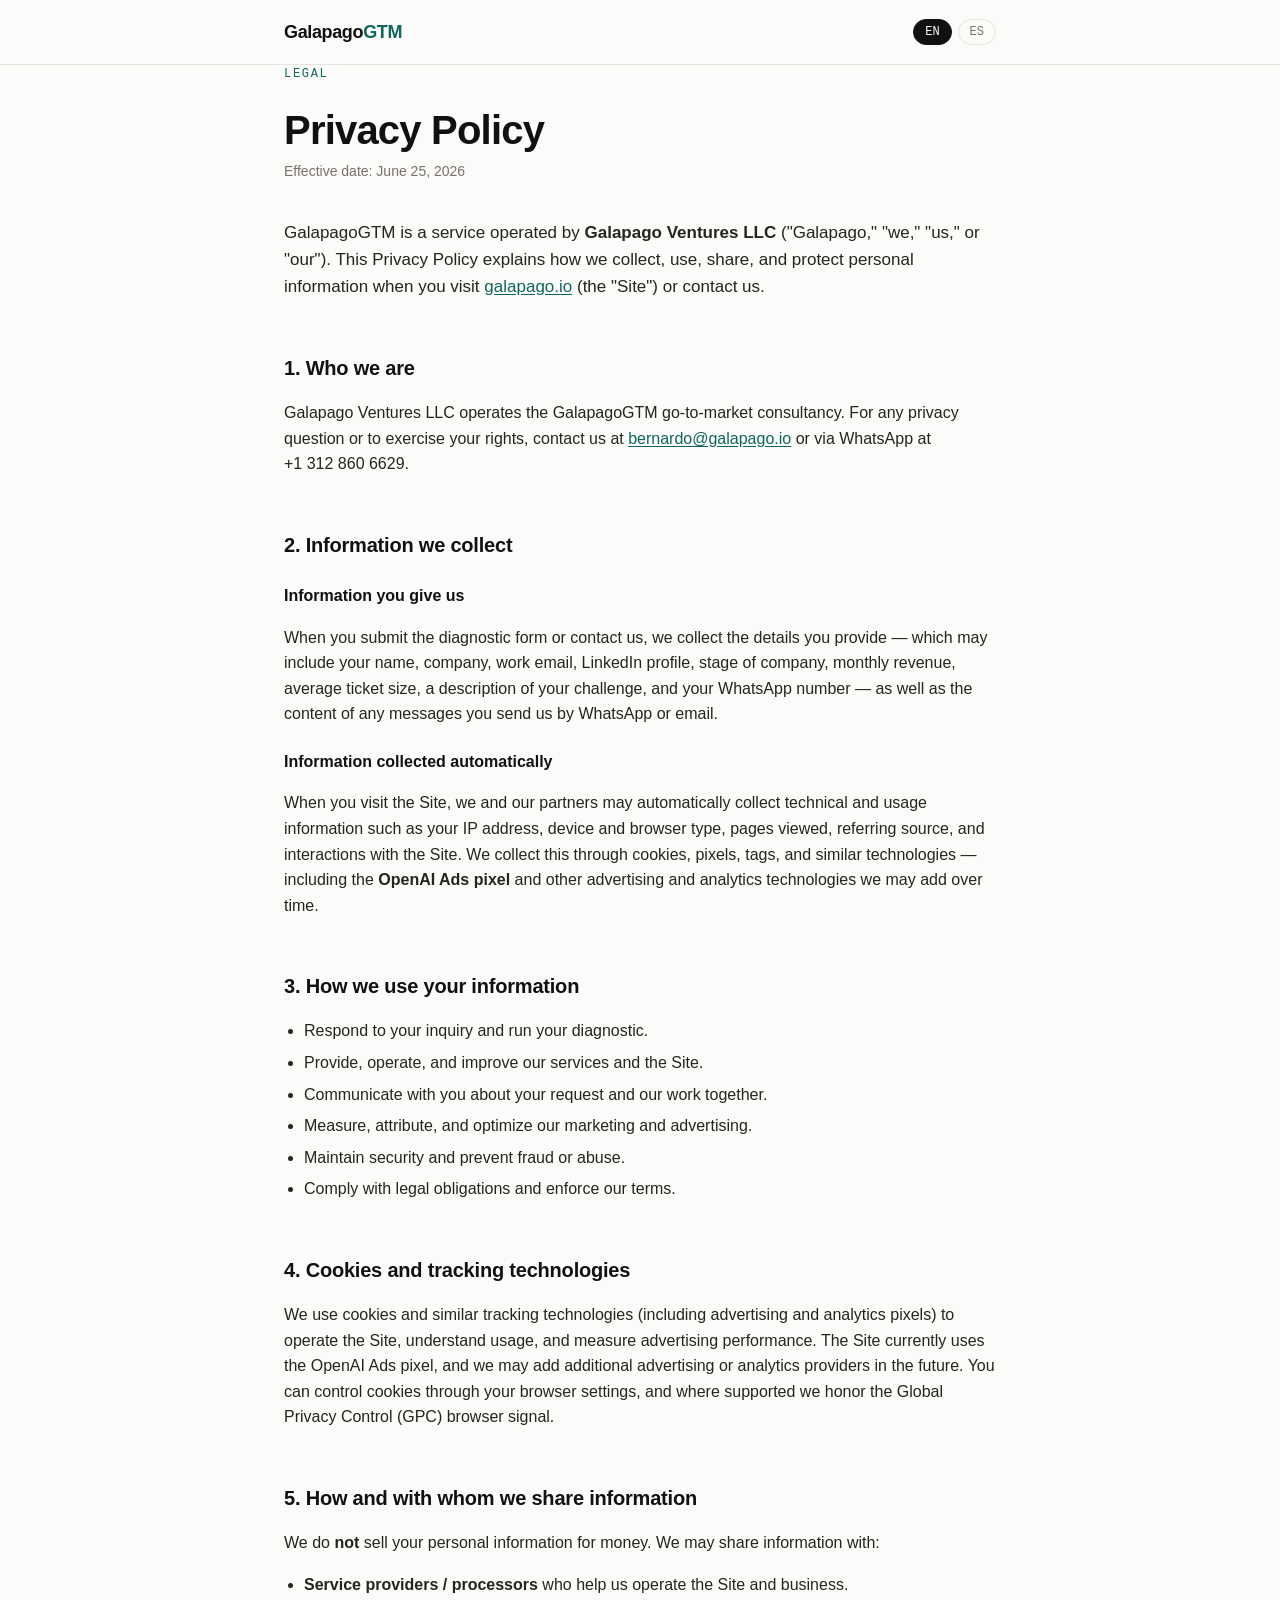
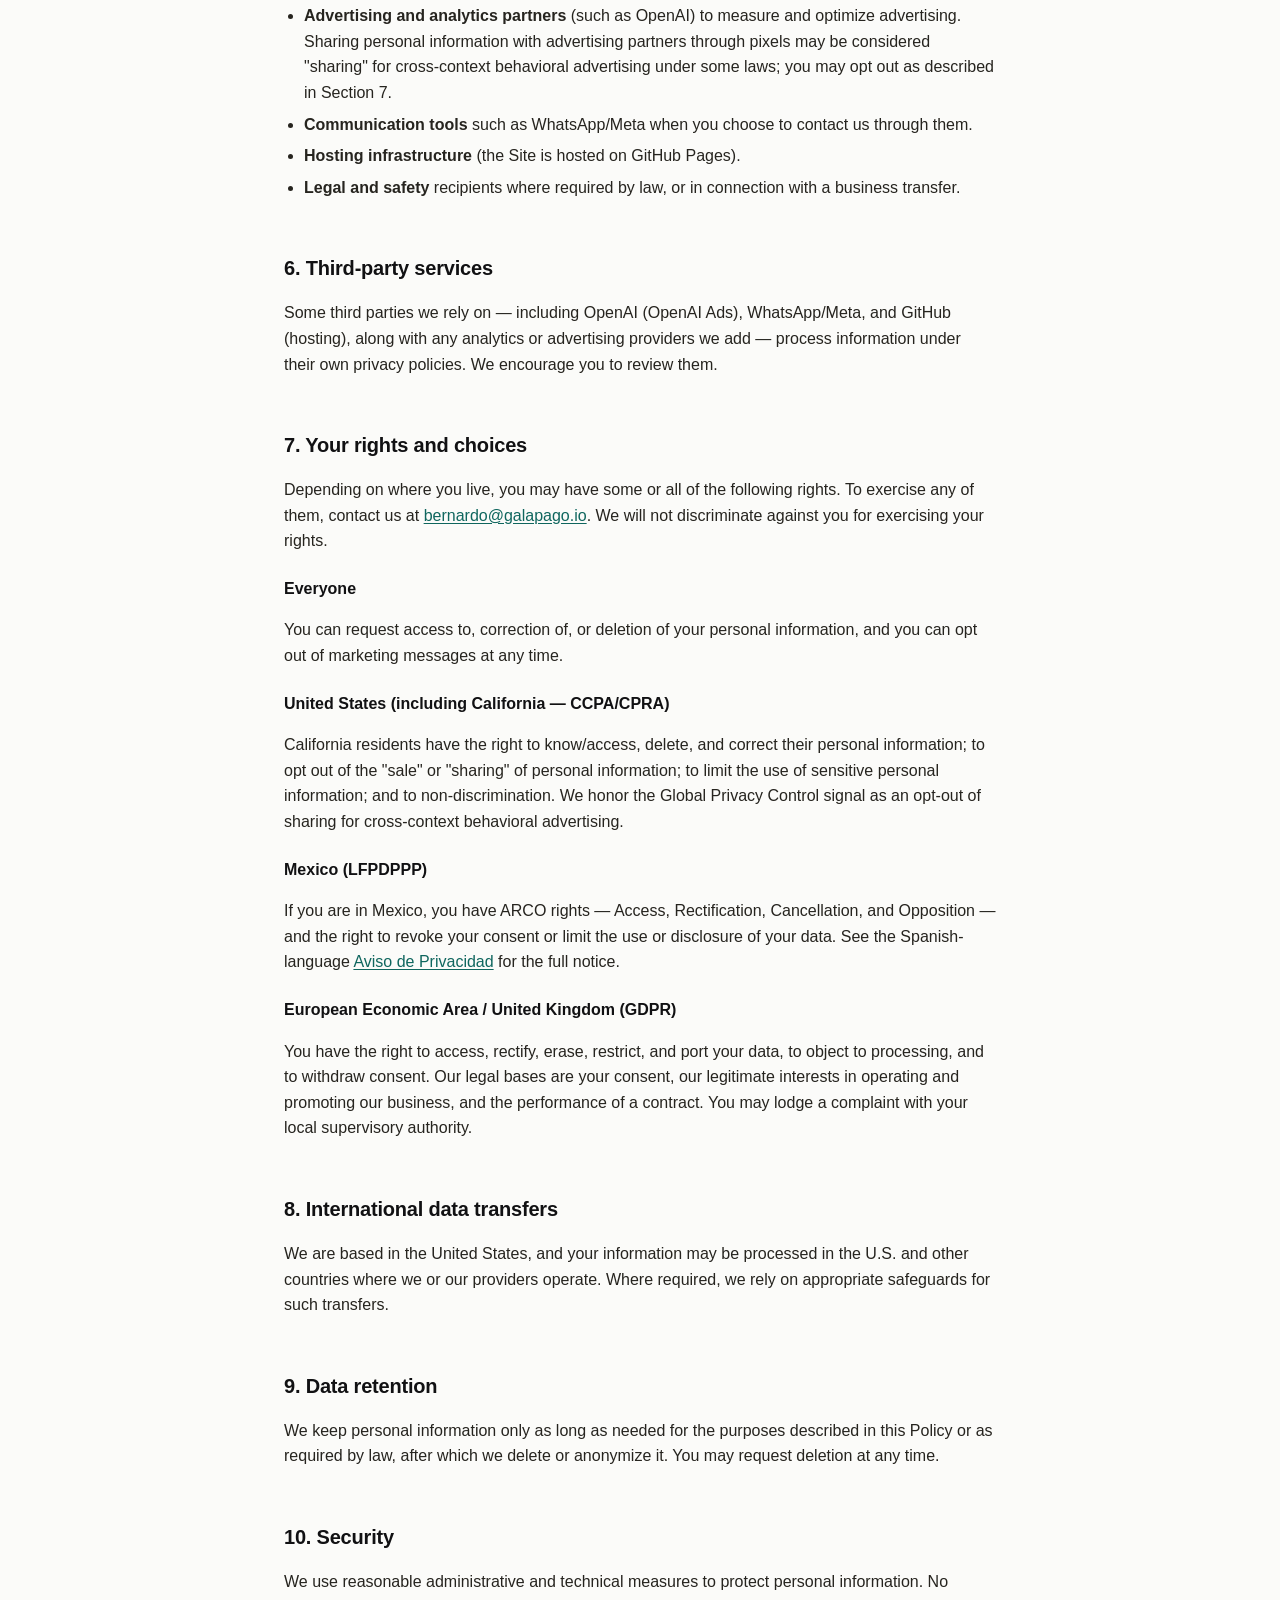
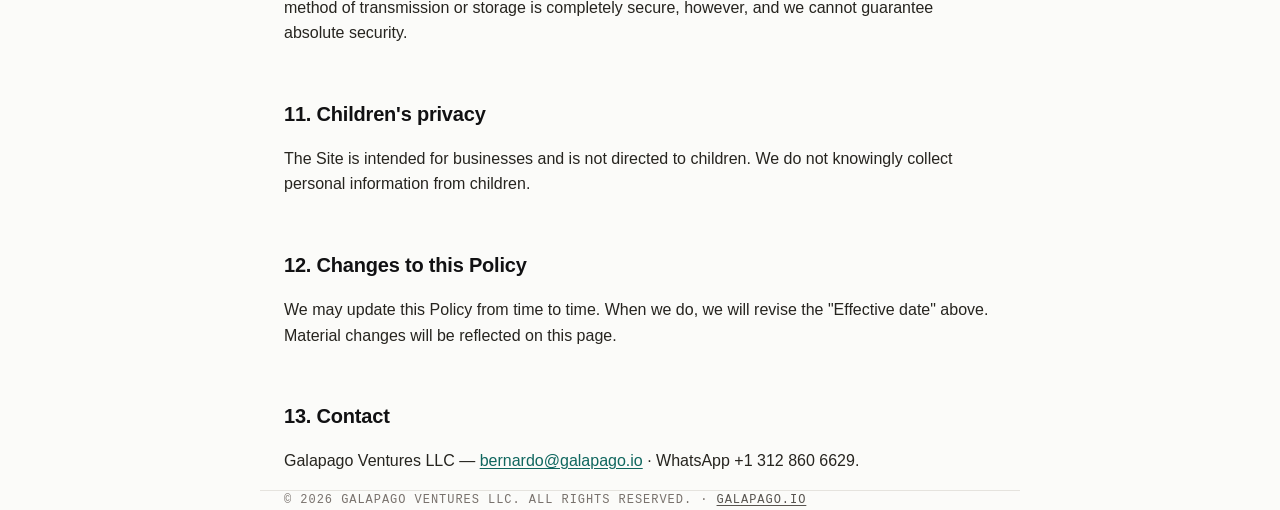
==== privacy/index.html @ 238ad339 "Add legal entity to footer + bilingual Privacy Policy page - Footer: name advertiser entity 'Galapag" ====
<!DOCTYPE html>
<html lang="en">
<head>
<meta charset="UTF-8">
<meta name="viewport" content="width=device-width, initial-scale=1.0">
<title>Privacy Policy · Aviso de Privacidad — GalapagoGTM</title>
<meta name="description" content="Privacy Policy and Aviso de Privacidad for GalapagoGTM, a service of Galapago Ventures LLC.">
<meta name="robots" content="index, follow">
<link rel="canonical" href="https://galapago.io/privacy/">
<link rel="icon" href="/assets/favicon.ico" sizes="any">
<link rel="icon" type="image/png" sizes="32x32" href="/assets/favicon-32.png">
<style>
  :root{
    --ink:#111113; --paper:#FBFBF9; --paper-2:#F4F4F1; --lime:#BFF73D;
    --teal:#0F665E; --stone-700:#57534E; --stone-500:#78716C; --line:#E5E3DE;
    --sans:-apple-system,BlinkMacSystemFont,"Segoe UI",Roboto,Helvetica,Arial,sans-serif;
    --mono:"JetBrains Mono",ui-monospace,SFMono-Regular,Menlo,monospace;
  }
  *{box-sizing:border-box;}
  body{margin:0;background:var(--paper);color:var(--ink);font-family:var(--sans);
    line-height:1.6;-webkit-font-smoothing:antialiased;}
  a{color:var(--teal);text-decoration:underline;text-underline-offset:2px;}
  .wrap{max-width:760px;margin:0 auto;padding:0 24px;}
  header{border-bottom:1px solid var(--line);background:var(--paper);position:sticky;top:0;}
  .bar{display:flex;align-items:center;justify-content:space-between;height:64px;}
  .brand{font-weight:700;font-size:18px;letter-spacing:-0.02em;text-decoration:none;color:var(--ink);}
  .brand span{color:var(--teal);}
  .lang{display:inline-flex;gap:6px;font-family:var(--mono);font-size:12px;}
  .lang button{background:none;border:1px solid var(--line);color:var(--stone-500);
    padding:5px 11px;border-radius:999px;cursor:pointer;font-family:var(--mono);font-size:12px;}
  .lang button.active{background:var(--ink);color:var(--paper);border-color:var(--ink);}
  main{padding:48px 0 24px;}
  h1{font-size:clamp(28px,5vw,40px);line-height:1.1;letter-spacing:-0.02em;margin:0 0 8px;}
  .eyebrow{font-family:var(--mono);font-size:12px;letter-spacing:0.14em;text-transform:uppercase;
    color:var(--teal);margin:0 0 24px;}
  .updated{color:var(--stone-500);font-size:14px;margin:0 0 36px;}
  h2{font-size:20px;letter-spacing:-0.01em;margin:40px 0 10px;padding-top:12px;}
  h3{font-size:16px;margin:22px 0 6px;}
  p,li{font-size:16px;color:#26241f;}
  ul{padding-left:20px;}
  li{margin-bottom:6px;}
  .lead{font-size:17px;}
  .callout{background:var(--paper-2);border-left:3px solid var(--lime);
    padding:14px 18px;border-radius:6px;margin:18px 0;font-size:15px;}
  .lang-section{display:none;}
  .lang-section.active{display:block;}
  footer{border-top:1px solid var(--line);margin-top:56px;padding:28px 0;
    font-family:var(--mono);font-size:12px;letter-spacing:0.08em;color:var(--stone-500);text-transform:uppercase;}
  footer a{color:var(--stone-700);}
</style>
</head>
<body>
<header>
  <div class="wrap bar">
    <a class="brand" href="/">Galapago<span>GTM</span></a>
    <div class="lang">
      <button id="btn-en" class="active" onclick="setLang('en')">EN</button>
      <button id="btn-es" onclick="setLang('es')">ES</button>
    </div>
  </div>
</header>

<main class="wrap">

  <!-- ============ ENGLISH ============ -->
  <section id="en" class="lang-section active">
    <p class="eyebrow">Legal</p>
    <h1>Privacy Policy</h1>
    <p class="updated">Effective date: June 25, 2026</p>

    <p class="lead">GalapagoGTM is a service operated by <strong>Galapago Ventures LLC</strong> ("Galapago," "we," "us," or "our"). This Privacy Policy explains how we collect, use, share, and protect personal information when you visit <a href="https://galapago.io">galapago.io</a> (the "Site") or contact us.</p>

    <h2>1. Who we are</h2>
    <p>Galapago Ventures LLC operates the GalapagoGTM go-to-market consultancy. For any privacy question or to exercise your rights, contact us at <a href="mailto:bernardo@galapago.io">bernardo@galapago.io</a> or via WhatsApp at +1&nbsp;312&nbsp;860&nbsp;6629.</p>

    <h2>2. Information we collect</h2>
    <h3>Information you give us</h3>
    <p>When you submit the diagnostic form or contact us, we collect the details you provide — which may include your name, company, work email, LinkedIn profile, stage of company, monthly revenue, average ticket size, a description of your challenge, and your WhatsApp number — as well as the content of any messages you send us by WhatsApp or email.</p>
    <h3>Information collected automatically</h3>
    <p>When you visit the Site, we and our partners may automatically collect technical and usage information such as your IP address, device and browser type, pages viewed, referring source, and interactions with the Site. We collect this through cookies, pixels, tags, and similar technologies — including the <strong>OpenAI Ads pixel</strong> and other advertising and analytics technologies we may add over time.</p>

    <h2>3. How we use your information</h2>
    <ul>
      <li>Respond to your inquiry and run your diagnostic.</li>
      <li>Provide, operate, and improve our services and the Site.</li>
      <li>Communicate with you about your request and our work together.</li>
      <li>Measure, attribute, and optimize our marketing and advertising.</li>
      <li>Maintain security and prevent fraud or abuse.</li>
      <li>Comply with legal obligations and enforce our terms.</li>
    </ul>

    <h2>4. Cookies and tracking technologies</h2>
    <p>We use cookies and similar tracking technologies (including advertising and analytics pixels) to operate the Site, understand usage, and measure advertising performance. The Site currently uses the OpenAI Ads pixel, and we may add additional advertising or analytics providers in the future. You can control cookies through your browser settings, and where supported we honor the Global Privacy Control (GPC) browser signal.</p>

    <h2>5. How and with whom we share information</h2>
    <p>We do <strong>not</strong> sell your personal information for money. We may share information with:</p>
    <ul>
      <li><strong>Service providers / processors</strong> who help us operate the Site and business.</li>
      <li><strong>Advertising and analytics partners</strong> (such as OpenAI) to measure and optimize advertising. Sharing personal information with advertising partners through pixels may be considered "sharing" for cross-context behavioral advertising under some laws; you may opt out as described in Section 7.</li>
      <li><strong>Communication tools</strong> such as WhatsApp/Meta when you choose to contact us through them.</li>
      <li><strong>Hosting infrastructure</strong> (the Site is hosted on GitHub Pages).</li>
      <li><strong>Legal and safety</strong> recipients where required by law, or in connection with a business transfer.</li>
    </ul>

    <h2>6. Third-party services</h2>
    <p>Some third parties we rely on — including OpenAI (OpenAI Ads), WhatsApp/Meta, and GitHub (hosting), along with any analytics or advertising providers we add — process information under their own privacy policies. We encourage you to review them.</p>

    <h2>7. Your rights and choices</h2>
    <p>Depending on where you live, you may have some or all of the following rights. To exercise any of them, contact us at <a href="mailto:bernardo@galapago.io">bernardo@galapago.io</a>. We will not discriminate against you for exercising your rights.</p>
    <h3>Everyone</h3>
    <p>You can request access to, correction of, or deletion of your personal information, and you can opt out of marketing messages at any time.</p>
    <h3>United States (including California — CCPA/CPRA)</h3>
    <p>California residents have the right to know/access, delete, and correct their personal information; to opt out of the "sale" or "sharing" of personal information; to limit the use of sensitive personal information; and to non-discrimination. We honor the Global Privacy Control signal as an opt-out of sharing for cross-context behavioral advertising.</p>
    <h3>Mexico (LFPDPPP)</h3>
    <p>If you are in Mexico, you have ARCO rights — Access, Rectification, Cancellation, and Opposition — and the right to revoke your consent or limit the use or disclosure of your data. See the Spanish-language <a href="#" onclick="setLang('es');return false;">Aviso de Privacidad</a> for the full notice.</p>
    <h3>European Economic Area / United Kingdom (GDPR)</h3>
    <p>You have the right to access, rectify, erase, restrict, and port your data, to object to processing, and to withdraw consent. Our legal bases are your consent, our legitimate interests in operating and promoting our business, and the performance of a contract. You may lodge a complaint with your local supervisory authority.</p>

    <h2>8. International data transfers</h2>
    <p>We are based in the United States, and your information may be processed in the U.S. and other countries where we or our providers operate. Where required, we rely on appropriate safeguards for such transfers.</p>

    <h2>9. Data retention</h2>
    <p>We keep personal information only as long as needed for the purposes described in this Policy or as required by law, after which we delete or anonymize it. You may request deletion at any time.</p>

    <h2>10. Security</h2>
    <p>We use reasonable administrative and technical measures to protect personal information. No method of transmission or storage is completely secure, however, and we cannot guarantee absolute security.</p>

    <h2>11. Children's privacy</h2>
    <p>The Site is intended for businesses and is not directed to children. We do not knowingly collect personal information from children.</p>

    <h2>12. Changes to this Policy</h2>
    <p>We may update this Policy from time to time. When we do, we will revise the "Effective date" above. Material changes will be reflected on this page.</p>

    <h2>13. Contact</h2>
    <p>Galapago Ventures LLC — <a href="mailto:bernardo@galapago.io">bernardo@galapago.io</a> · WhatsApp +1&nbsp;312&nbsp;860&nbsp;6629.</p>
  </section>

  <!-- ============ ESPAÑOL ============ -->
  <section id="es" class="lang-section">
    <p class="eyebrow">Legal</p>
    <h1>Aviso de Privacidad</h1>
    <p class="updated">Fecha de entrada en vigor: 25 de junio de 2026</p>

    <p class="lead">GalapagoGTM es un servicio operado por <strong>Galapago Ventures LLC</strong> ("Galapago", "nosotros"). Este Aviso de Privacidad explica cómo recabamos, usamos, compartimos y protegemos tus datos personales cuando visitas <a href="https://galapago.io">galapago.io</a> (el "Sitio") o te pones en contacto con nosotros.</p>

    <h2>1. Responsable</h2>
    <p>Galapago Ventures LLC, responsable del tratamiento de tus datos personales, opera la consultoría de go-to-market GalapagoGTM. Para cualquier duda de privacidad o para ejercer tus derechos, escríbenos a <a href="mailto:bernardo@galapago.io">bernardo@galapago.io</a> o por WhatsApp al +1&nbsp;312&nbsp;860&nbsp;6629.</p>

    <h2>2. Datos personales que recabamos</h2>
    <h3>Datos que nos proporcionas</h3>
    <p>Cuando envías el formulario de diagnóstico o nos contactas, recabamos los datos que nos proporcionas — que pueden incluir tu nombre, empresa, correo de trabajo, perfil de LinkedIn, etapa de tu empresa, ingresos mensuales, ticket promedio, una descripción de tu reto y tu número de WhatsApp — además del contenido de los mensajes que nos envías por WhatsApp o correo.</p>
    <h3>Datos que recabamos automáticamente</h3>
    <p>Cuando visitas el Sitio, nosotros y nuestros socios podemos recabar automáticamente información técnica y de uso, como tu dirección IP, tipo de dispositivo y navegador, páginas vistas, fuente de referencia e interacciones con el Sitio, mediante cookies, pixeles, etiquetas y tecnologías similares — incluido el <strong>pixel de OpenAI Ads</strong> y otras tecnologías de publicidad y analítica que podamos agregar.</p>

    <h2>3. Finalidades del tratamiento</h2>
    <ul>
      <li>Atender tu solicitud y realizar tu diagnóstico.</li>
      <li>Prestar, operar y mejorar nuestros servicios y el Sitio.</li>
      <li>Comunicarnos contigo sobre tu solicitud y nuestro trabajo.</li>
      <li>Medir, atribuir y optimizar nuestro marketing y publicidad.</li>
      <li>Mantener la seguridad y prevenir fraude o abuso.</li>
      <li>Cumplir con obligaciones legales.</li>
    </ul>

    <h2>4. Cookies y tecnologías de rastreo</h2>
    <p>Usamos cookies y tecnologías similares (incluidos pixeles de publicidad y analítica) para operar el Sitio, entender su uso y medir el desempeño de la publicidad. El Sitio usa actualmente el pixel de OpenAI Ads, y podríamos agregar más proveedores de publicidad o analítica en el futuro. Puedes controlar las cookies desde la configuración de tu navegador.</p>

    <h2>5. Transferencias y con quién compartimos</h2>
    <p><strong>No</strong> vendemos tus datos personales. Podemos compartir información con: proveedores y encargados que nos ayudan a operar; socios de publicidad y analítica (como OpenAI) para medir y optimizar; herramientas de comunicación (WhatsApp/Meta) cuando eliges contactarnos por ahí; la infraestructura de hosting (GitHub Pages); y autoridades cuando la ley lo requiera.</p>

    <h2>6. Derechos ARCO y revocación del consentimiento</h2>
    <p>Tienes derecho a <strong>Acceder</strong> a tus datos, <strong>Rectificarlos</strong> cuando sean inexactos, <strong>Cancelarlos</strong> cuando consideres que no se requieren, y <strong>Oponerte</strong> a su tratamiento. También puedes revocar tu consentimiento y limitar el uso o divulgación de tus datos. Para ejercer cualquiera de estos derechos, escríbenos a <a href="mailto:bernardo@galapago.io">bernardo@galapago.io</a>.</p>

    <h2>7. Transferencias internacionales</h2>
    <p>Estamos basados en Estados Unidos, y tus datos pueden tratarse en EE.&nbsp;UU. y otros países donde operamos nosotros o nuestros proveedores, con las salvaguardas correspondientes.</p>

    <h2>8. Conservación, seguridad y menores</h2>
    <p>Conservamos tus datos solo el tiempo necesario para las finalidades descritas o conforme lo exija la ley. Aplicamos medidas razonables de seguridad, aunque ningún método es completamente infalible. El Sitio está dirigido a empresas y no a menores de edad.</p>

    <h2>9. Cambios a este Aviso</h2>
    <p>Podemos actualizar este Aviso. Cuando lo hagamos, modificaremos la "Fecha de entrada en vigor" arriba.</p>

    <h2>10. Contacto</h2>
    <p>Galapago Ventures LLC — <a href="mailto:bernardo@galapago.io">bernardo@galapago.io</a> · WhatsApp +1&nbsp;312&nbsp;860&nbsp;6629.</p>
  </section>

</main>

<footer class="wrap">
  © 2026 Galapago Ventures LLC. All rights reserved. · <a href="/">galapago.io</a>
</footer>

<script>
  function setLang(l){
    document.getElementById('en').classList.toggle('active', l==='en');
    document.getElementById('es').classList.toggle('active', l==='es');
    document.getElementById('btn-en').classList.toggle('active', l==='en');
    document.getElementById('btn-es').classList.toggle('active', l==='es');
    document.documentElement.lang = l;
    try{ localStorage.setItem('ggtm-lang', l); }catch(e){}
    window.scrollTo(0,0);
  }
  // Honor saved language preference, and ?lang=es
  (function(){
    var p = new URLSearchParams(location.search).get('lang');
    var saved; try{ saved = localStorage.getItem('ggtm-lang'); }catch(e){}
    var l = p || saved;
    if(l==='es') setLang('es');
  })();
</script>
</body>
</html>
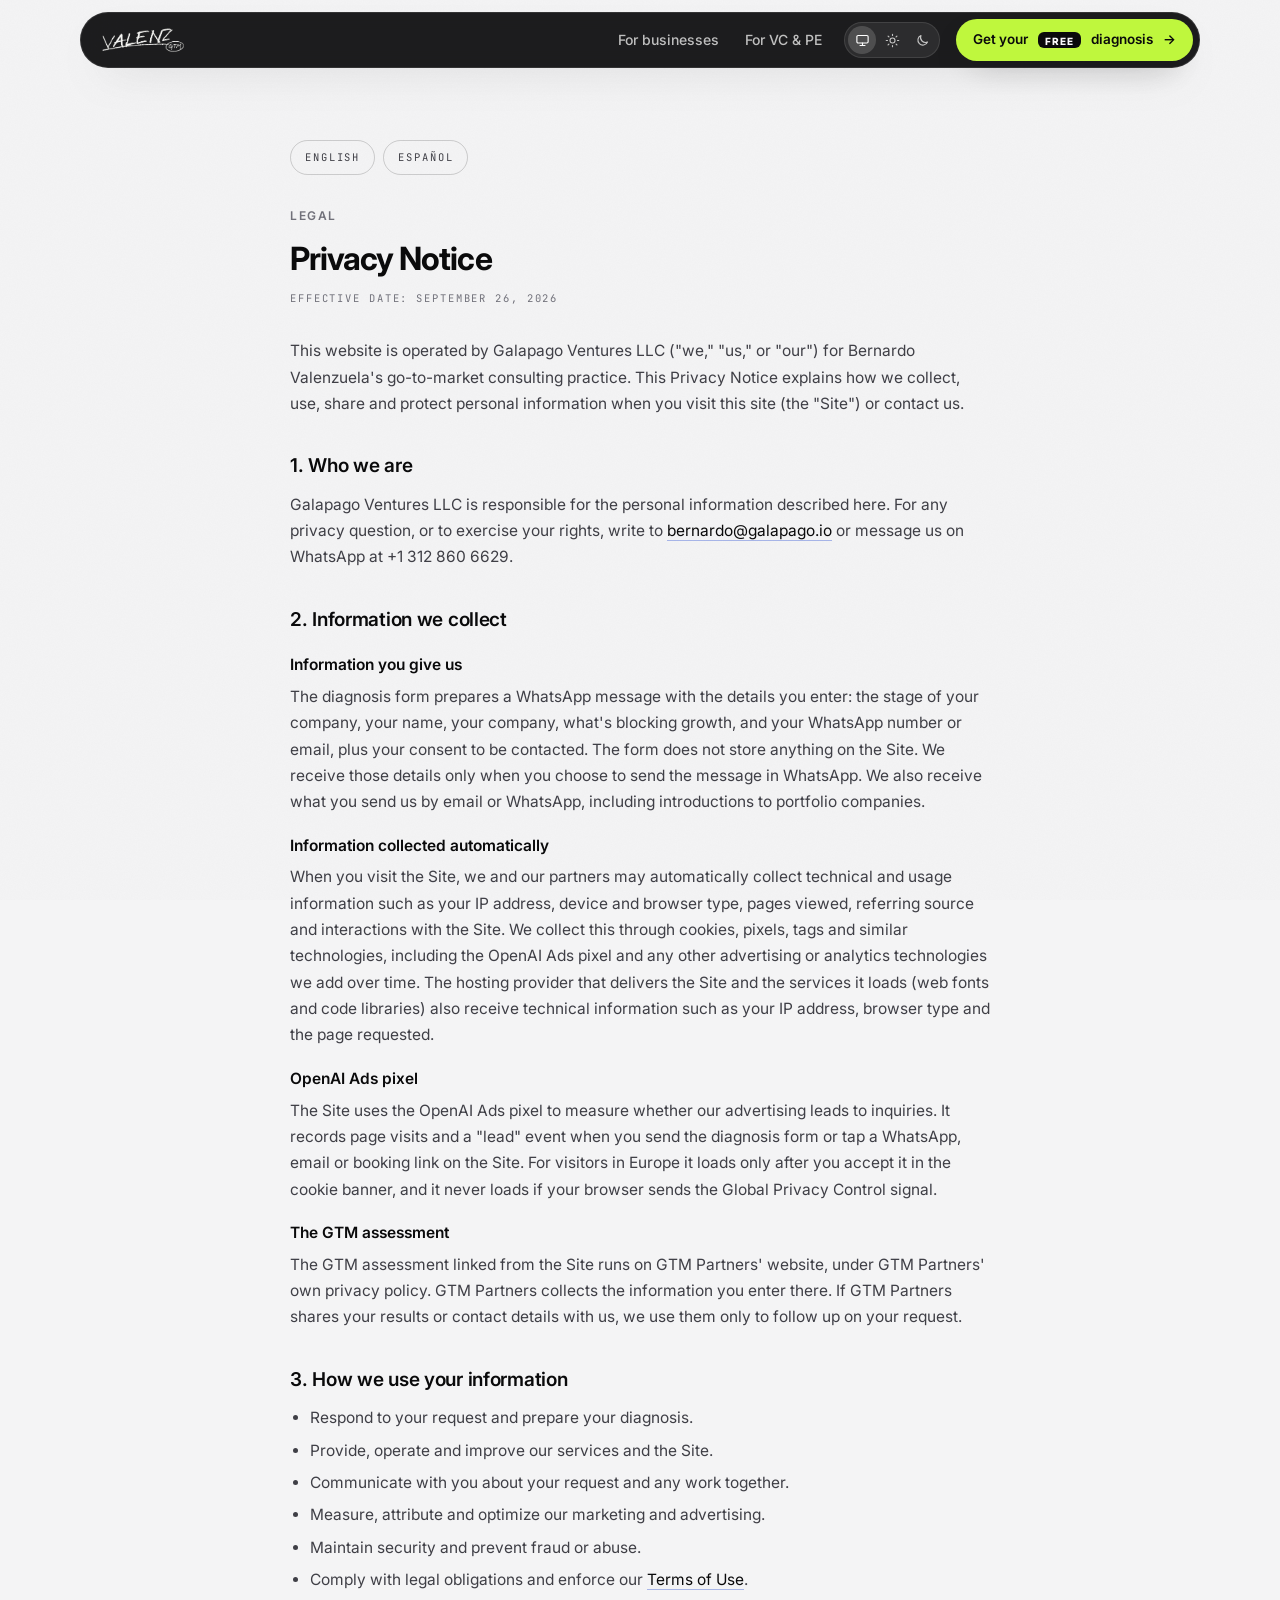
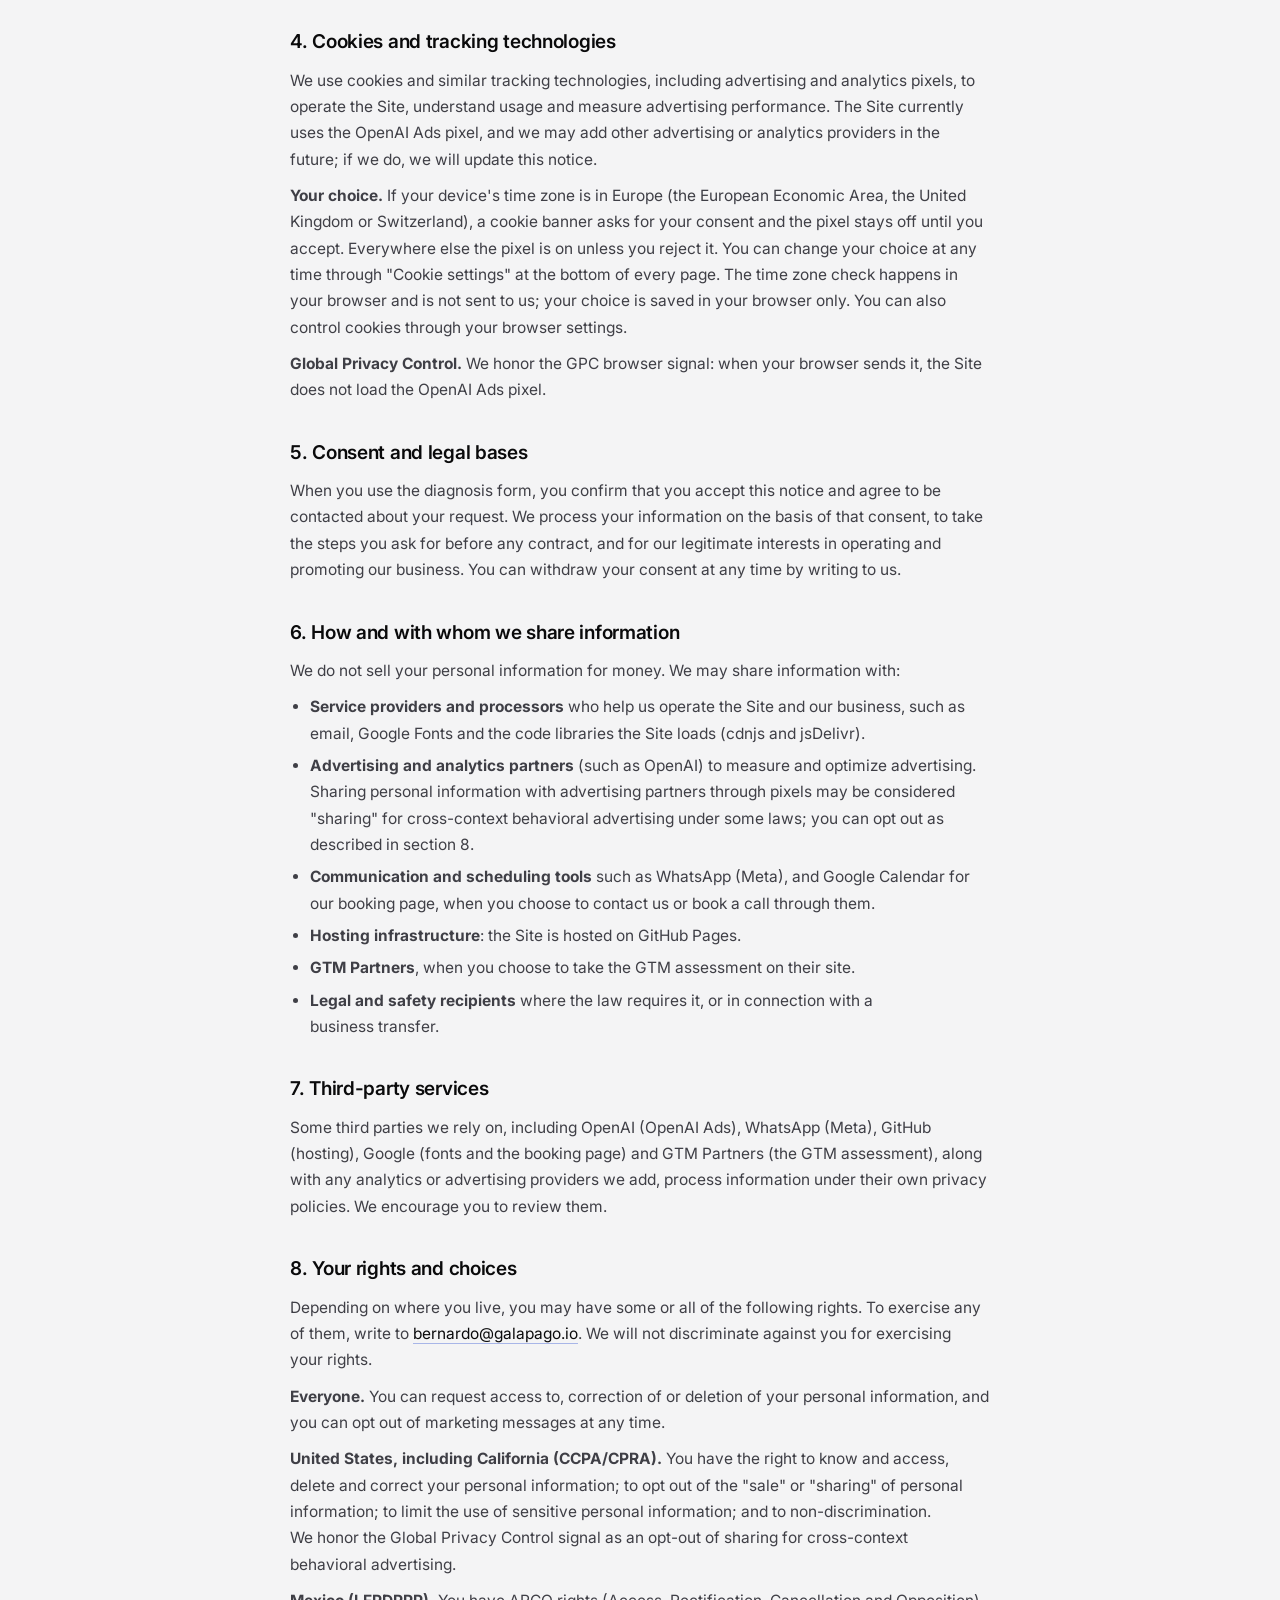
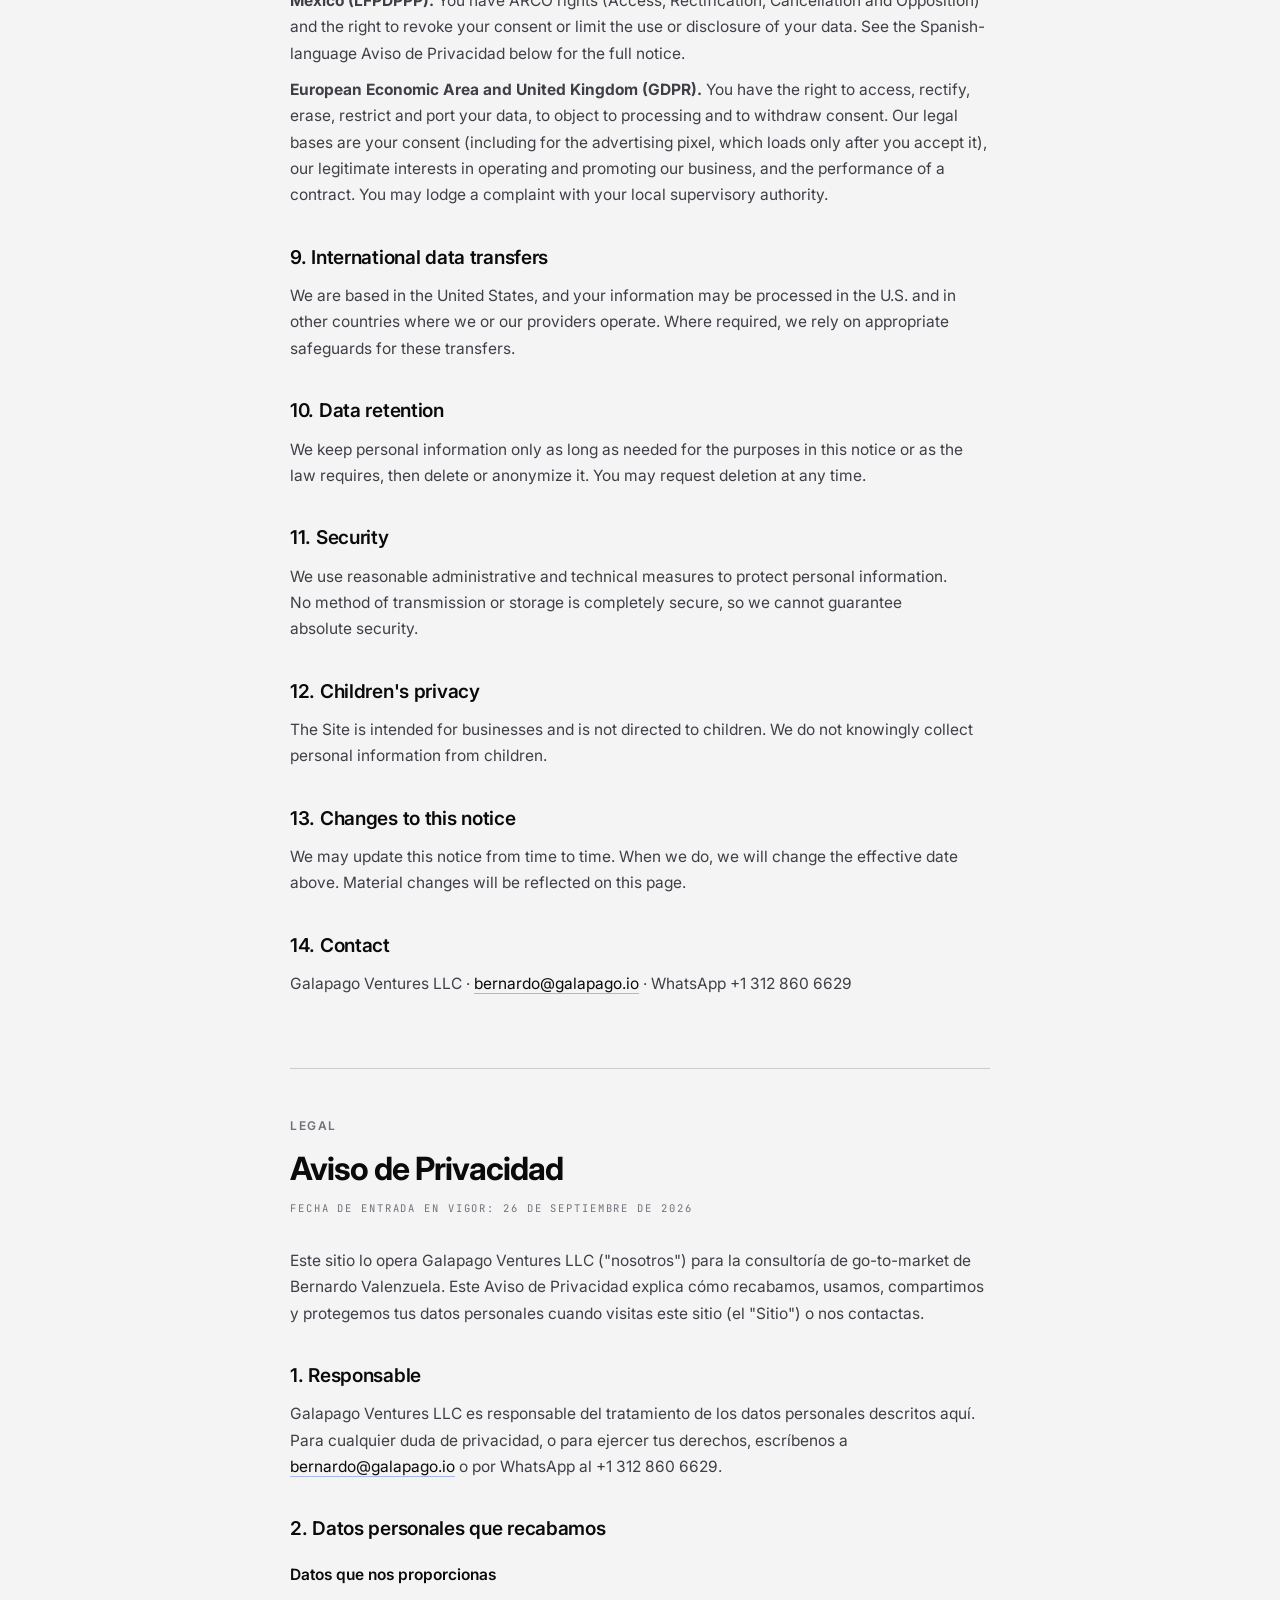
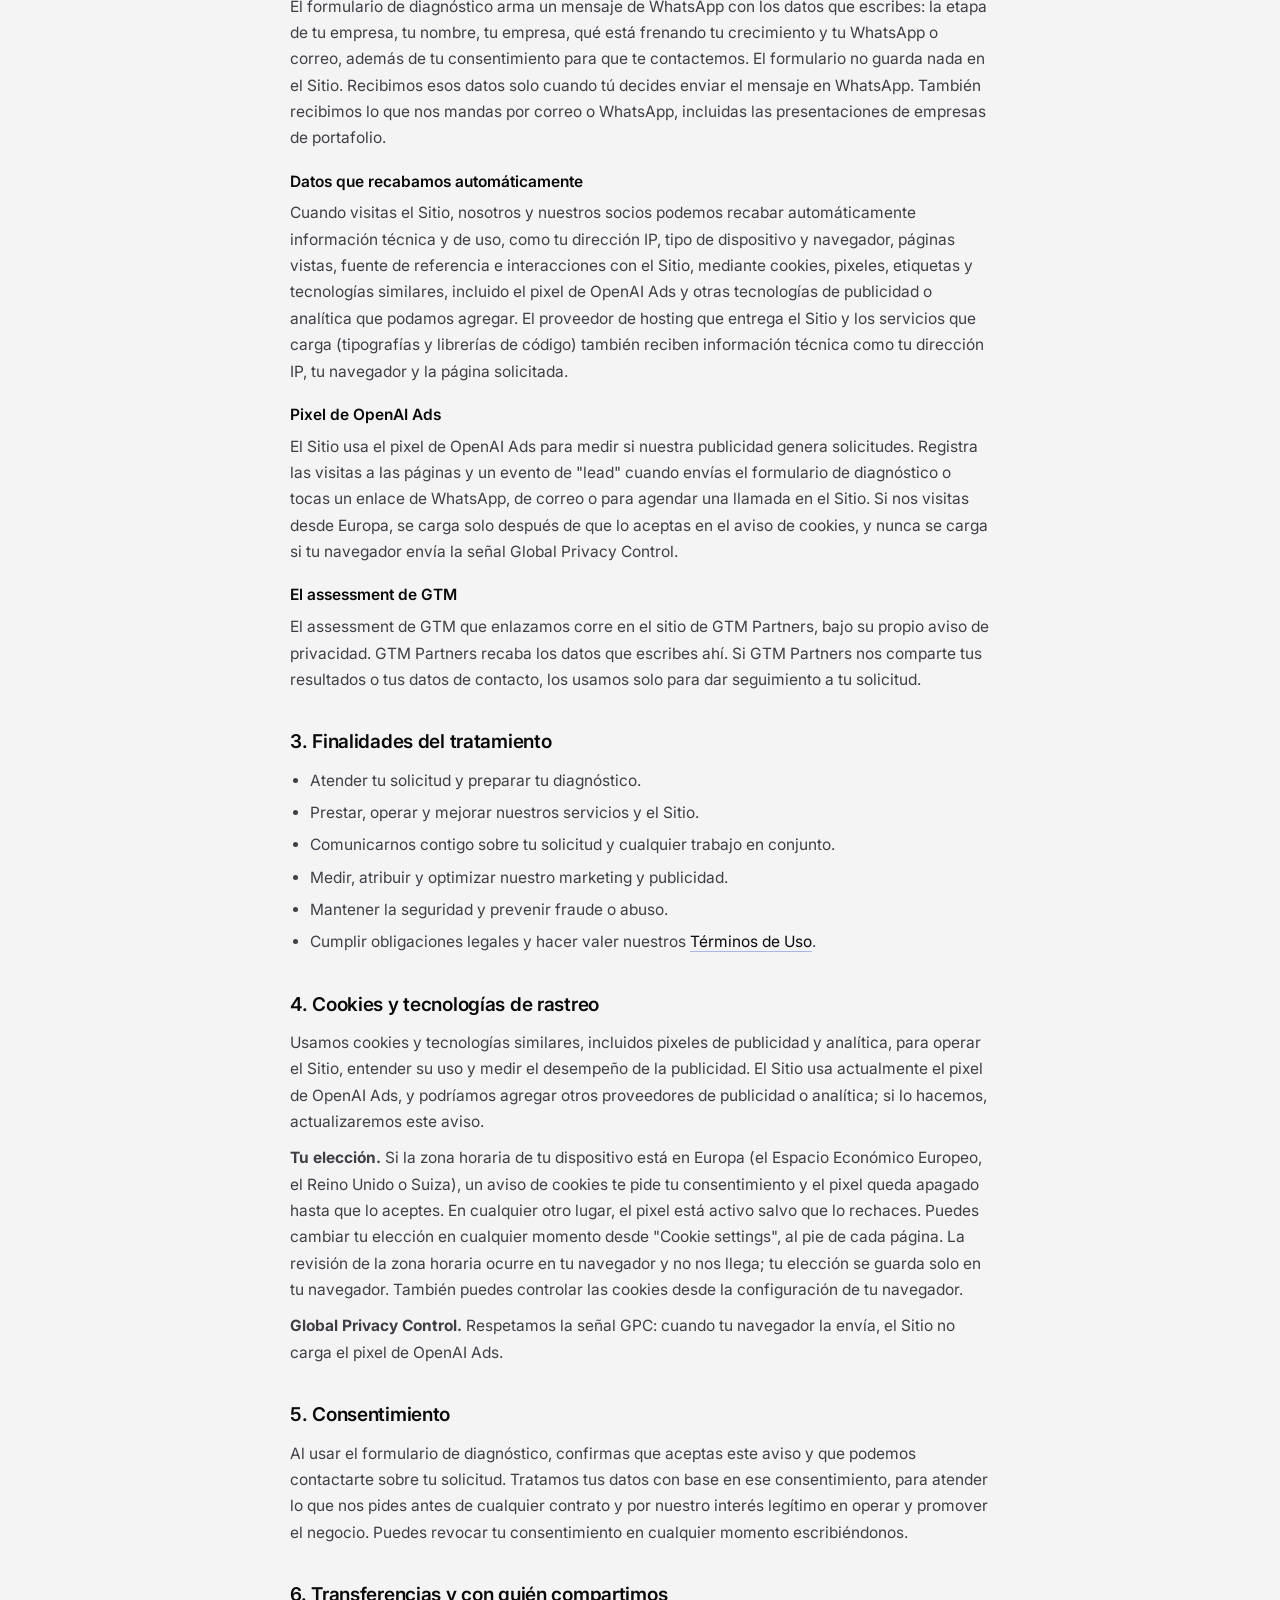
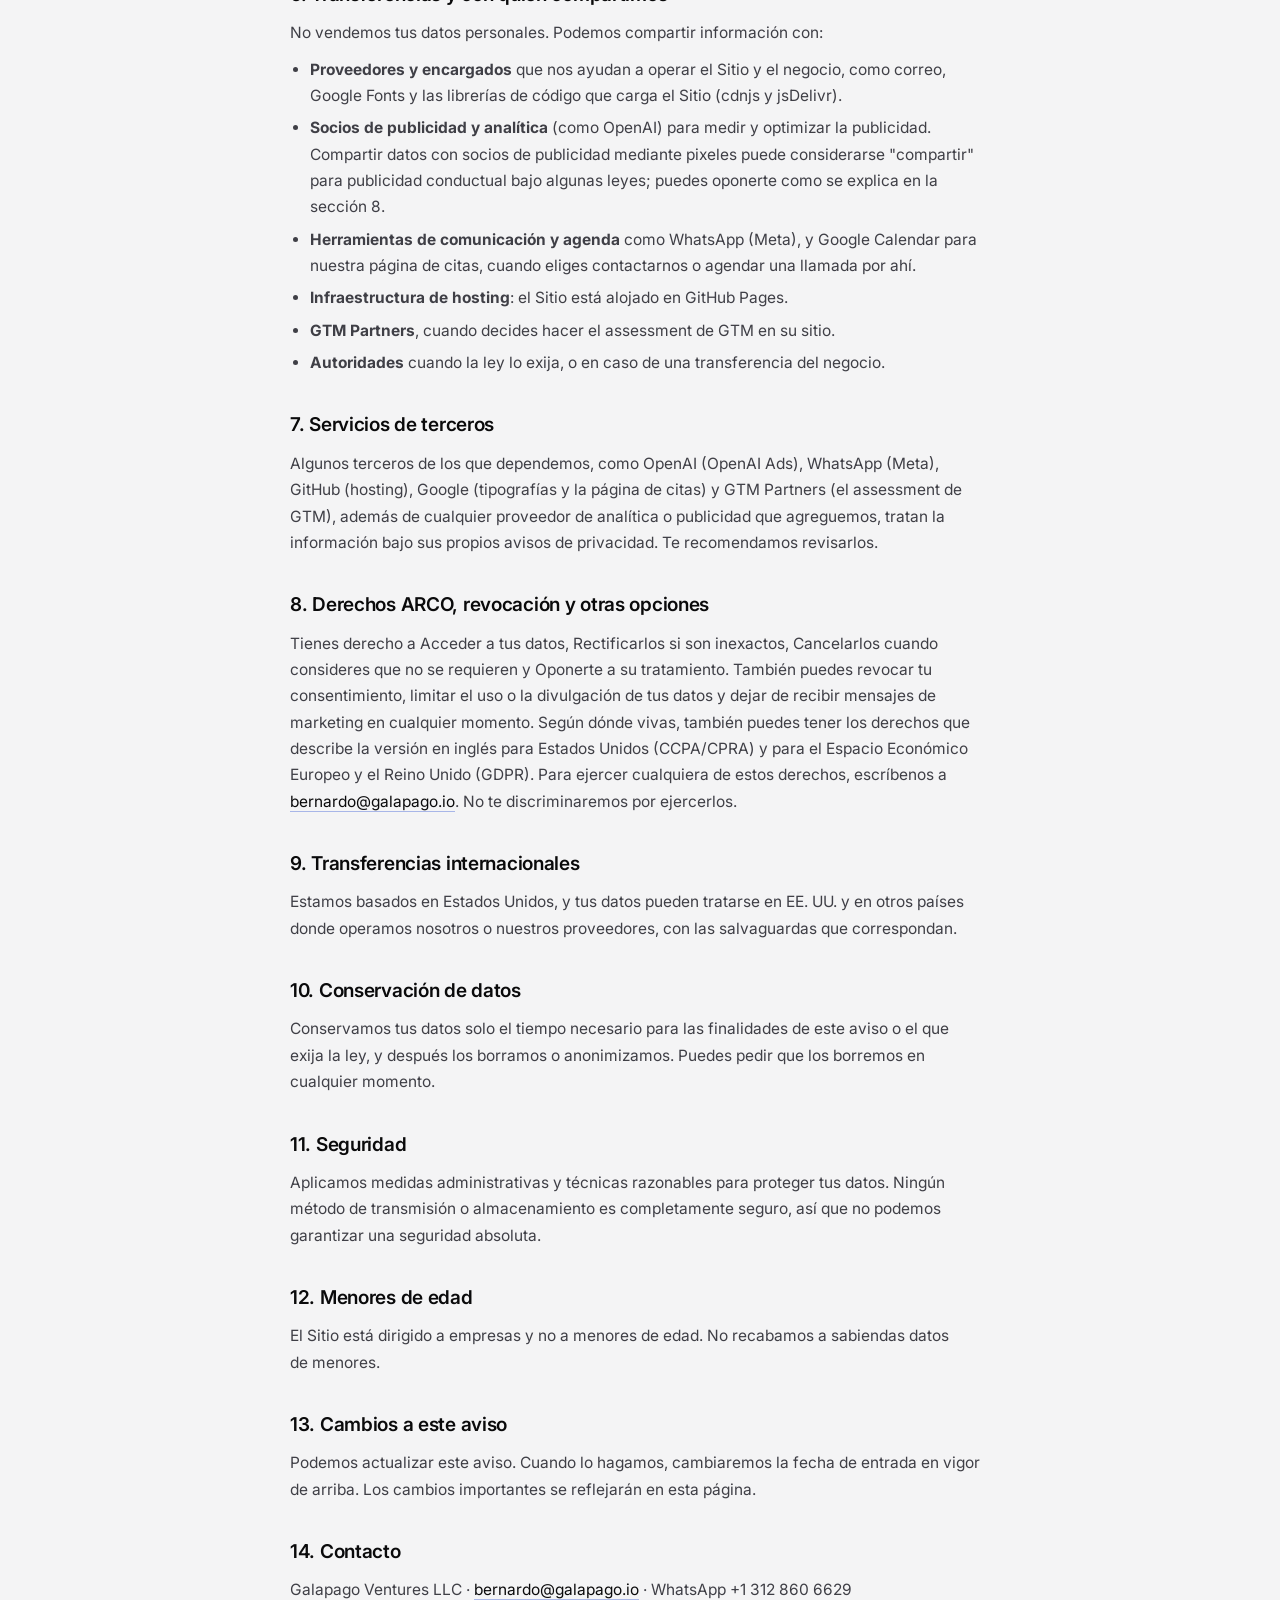
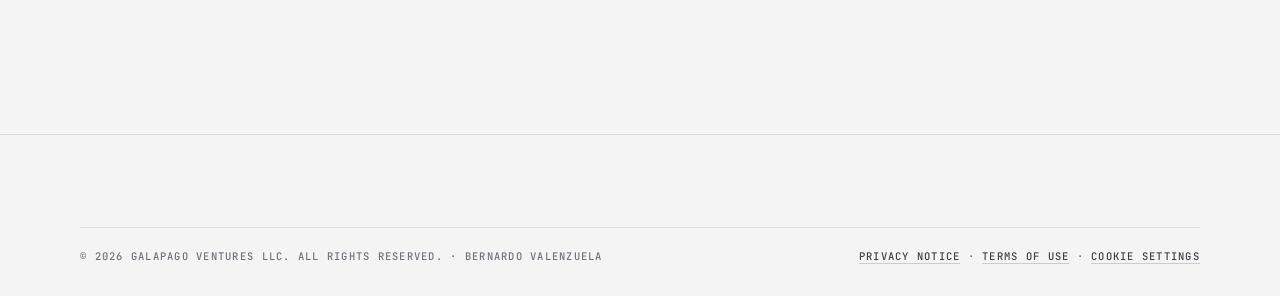
==== commit c4b608eb: "New site: Bernardo Valenzuela, Build, Fix, Scale your Go-To-Market (black version with lime), replac" ====
--- a/privacy/index.html
+++ b/privacy/index.html
@@ -1,212 +1,214 @@
 <!DOCTYPE html>
 <html lang="en">
 <head>
-<meta charset="UTF-8">
-<meta name="viewport" content="width=device-width, initial-scale=1.0">
-<title>Privacy Policy · Aviso de Privacidad — GalapagoGTM</title>
-<meta name="description" content="Privacy Policy and Aviso de Privacidad for GalapagoGTM, a service of Galapago Ventures LLC.">
-<meta name="robots" content="index, follow">
-<link rel="canonical" href="https://galapago.io/privacy/">
-<link rel="icon" href="/assets/favicon.ico" sizes="any">
-<link rel="icon" type="image/png" sizes="32x32" href="/assets/favicon-32.png">
+<meta charset="utf-8">
+<meta name="viewport" content="width=device-width, initial-scale=1">
+<script src="../consent.js?v=v5b"></script>
+<script>/* theme before first paint: the visitor's pick, else the device setting */(function(){var d=document.documentElement;d.classList.add('js');try{var v=localStorage.getItem('bv-theme');if(v==='light'||v==='dark')d.setAttribute('data-theme',v)}catch(e){}})();</script>
+<title>Privacy Notice · Bernardo Valenzuela</title>
+<meta name="robots" content="noindex">
+<meta name="theme-color" content="#09090B" media="(prefers-color-scheme: dark)">
+<meta name="theme-color" content="#F4F4F5" media="(prefers-color-scheme: light)">
+<link rel="icon" type="image/png" sizes="32x32" href="../assets/favicon-32.png?v=4">
+<link rel="preconnect" href="https://fonts.googleapis.com">
+<link rel="preconnect" href="https://fonts.gstatic.com" crossorigin>
+<link href="https://fonts.googleapis.com/css2?family=Inter:wght@400;500;600;700;800&family=JetBrains+Mono:wght@400;500;600&family=Schibsted+Grotesk:wght@500;600;700&display=swap" rel="stylesheet">
+<link rel="stylesheet" href="../site.css?v=6c">
+<link rel="stylesheet" href="../palette-mono.css?v=4">
 <style>
-  :root{
-    --ink:#111113; --paper:#FBFBF9; --paper-2:#F4F4F1; --lime:#BFF73D;
-    --teal:#0F665E; --stone-700:#57534E; --stone-500:#78716C; --line:#E5E3DE;
-    --sans:-apple-system,BlinkMacSystemFont,"Segoe UI",Roboto,Helvetica,Arial,sans-serif;
-    --mono:"JetBrains Mono",ui-monospace,SFMono-Regular,Menlo,monospace;
-  }
-  *{box-sizing:border-box;}
-  body{margin:0;background:var(--paper);color:var(--ink);font-family:var(--sans);
-    line-height:1.6;-webkit-font-smoothing:antialiased;}
-  a{color:var(--teal);text-decoration:underline;text-underline-offset:2px;}
-  .wrap{max-width:760px;margin:0 auto;padding:0 24px;}
-  header{border-bottom:1px solid var(--line);background:var(--paper);position:sticky;top:0;}
-  .bar{display:flex;align-items:center;justify-content:space-between;height:64px;}
-  .brand{font-weight:700;font-size:18px;letter-spacing:-0.02em;text-decoration:none;color:var(--ink);}
-  .brand span{color:var(--teal);}
-  .lang{display:inline-flex;gap:6px;font-family:var(--mono);font-size:12px;}
-  .lang button{background:none;border:1px solid var(--line);color:var(--stone-500);
-    padding:5px 11px;border-radius:999px;cursor:pointer;font-family:var(--mono);font-size:12px;}
-  .lang button.active{background:var(--ink);color:var(--paper);border-color:var(--ink);}
-  main{padding:48px 0 24px;}
-  h1{font-size:clamp(28px,5vw,40px);line-height:1.1;letter-spacing:-0.02em;margin:0 0 8px;}
-  .eyebrow{font-family:var(--mono);font-size:12px;letter-spacing:0.14em;text-transform:uppercase;
-    color:var(--teal);margin:0 0 24px;}
-  .updated{color:var(--stone-500);font-size:14px;margin:0 0 36px;}
-  h2{font-size:20px;letter-spacing:-0.01em;margin:40px 0 10px;padding-top:12px;}
-  h3{font-size:16px;margin:22px 0 6px;}
-  p,li{font-size:16px;color:#26241f;}
-  ul{padding-left:20px;}
-  li{margin-bottom:6px;}
-  .lead{font-size:17px;}
-  .callout{background:var(--paper-2);border-left:3px solid var(--lime);
-    padding:14px 18px;border-radius:6px;margin:18px 0;font-size:15px;}
-  .lang-section{display:none;}
-  .lang-section.active{display:block;}
-  footer{border-top:1px solid var(--line);margin-top:56px;padding:28px 0;
-    font-family:var(--mono);font-size:12px;letter-spacing:0.08em;color:var(--stone-500);text-transform:uppercase;}
-  footer a{color:var(--stone-700);}
+.legal{max-width:780px;margin:0 auto;padding:140px var(--gutter) 96px;position:relative}
+.legal .eyebrow{margin-bottom:18px}
+.legal h1{font-weight:700;font-size:clamp(26px,2.5vw,36px);letter-spacing:-.03em;line-height:1.1;color:var(--ink)}
+.legal .eff{font-family:var(--font-mono);font-size:10.5px;letter-spacing:.18em;text-transform:uppercase;color:var(--stone-500);margin:14px 0 30px}
+.legal h2{font-weight:600;font-size:19px;letter-spacing:-.015em;color:var(--ink);margin:34px 0 10px}
+.legal h3{font-weight:600;font-size:15.5px;color:var(--stone-900);margin:18px 0 6px}
+.legal p,.legal li{font-size:15.5px;line-height:1.7;color:var(--stone-700);text-wrap:pretty}
+.legal p{margin-bottom:10px}
+.legal ul{padding-left:20px;margin:6px 0 12px}
+.legal li{margin-bottom:6px}
+.legal a{color:var(--blue);border-bottom:1px solid rgba(27,68,208,.35)}
+.lang{display:flex;gap:8px;margin-bottom:34px}
+.lang a{font-family:var(--font-mono);font-size:10.5px;letter-spacing:.18em;text-transform:uppercase;padding:8px 14px;border-radius:var(--r-pill);border:1px solid var(--line-2);color:var(--stone-700);border-bottom:1px solid var(--line-2)!important}
+.lang a:hover{border-color:var(--blue)!important;color:var(--blue)}
+.legal section+section{margin-top:70px;padding-top:50px;border-top:1px solid var(--line-2)}
 </style>
 </head>
 <body>
-<header>
-  <div class="wrap bar">
-    <a class="brand" href="/">Galapago<span>GTM</span></a>
-    <div class="lang">
-      <button id="btn-en" class="active" onclick="setLang('en')">EN</button>
-      <button id="btn-es" onclick="setLang('es')">ES</button>
+<nav class="nav" id="nav" aria-label="Main">
+  <a class="nav-logo" href="../index.html"><img src="../assets/valenzgtm-wordmark.png?v=2" alt="valenzGTM · Bernardo Valenzuela" width="900" height="277"></a>
+  <div class="nav-links" id="navLinks">
+    <a href="../index.html">For businesses</a>
+    <a href="../vc-pe.html">For VC &amp; PE</a>
+    <div class="theme" role="group" aria-label="Colors">
+      <button type="button" data-theme-set="system" aria-pressed="true" title="Match my device"><svg viewBox="0 0 24 24" fill="none" stroke="currentColor" stroke-width="1.8" stroke-linecap="round" stroke-linejoin="round" aria-hidden="true"><rect x="3" y="4" width="18" height="12" rx="2"/><path d="M8 20h8M12 16v4"/></svg><span class="sr">Match my device</span></button>
+      <button type="button" data-theme-set="light" aria-pressed="false" title="Light"><svg viewBox="0 0 24 24" fill="none" stroke="currentColor" stroke-width="1.8" stroke-linecap="round" aria-hidden="true"><circle cx="12" cy="12" r="4"/><path d="M12 2v2M12 20v2M4.9 4.9l1.4 1.4M17.7 17.7l1.4 1.4M2 12h2M20 12h2M4.9 19.1l1.4-1.4M17.7 6.3l1.4-1.4"/></svg><span class="sr">Light</span></button>
+      <button type="button" data-theme-set="dark" aria-pressed="false" title="Dark"><svg viewBox="0 0 24 24" fill="none" stroke="currentColor" stroke-width="1.8" stroke-linecap="round" stroke-linejoin="round" aria-hidden="true"><path d="M20 14.5A8 8 0 0 1 9.5 4a8 8 0 1 0 10.5 10.5z"/></svg><span class="sr">Dark</span></button>
     </div>
   </div>
-</header>
-
-<main class="wrap">
-
-  <!-- ============ ENGLISH ============ -->
-  <section id="en" class="lang-section active">
-    <p class="eyebrow">Legal</p>
-    <h1>Privacy Policy</h1>
-    <p class="updated">Effective date: June 25, 2026</p>
-
-    <p class="lead">GalapagoGTM is a service operated by <strong>Galapago Ventures LLC</strong> ("Galapago," "we," "us," or "our"). This Privacy Policy explains how we collect, use, share, and protect personal information when you visit <a href="https://galapago.io">galapago.io</a> (the "Site") or contact us.</p>
+  <a class="btn btn-primary nav-cta" href="../index.html#start"><span class="hide-sm">Get your</span> <span class="free">FREE</span> diagnosis <span class="arr">→</span></a>
+  <button class="menu-btn" type="button" aria-expanded="false" aria-controls="navLinks" aria-label="Open menu"><svg viewBox="0 0 24 24" fill="none" stroke="currentColor" stroke-width="1.8" stroke-linecap="round" aria-hidden="true"><path d="M4 8h16M4 16h16"/></svg></button>
+</nav>
+<main class="legal">
+  <div class="lang"><a href="#en">English</a><a href="#es">Español</a></div>
+  <section id="en" lang="en">
+    <div class="eyebrow"><span class="num">Legal</span></div>
+    <h1>Privacy Notice</h1>
+    <p class="eff">Effective date: September 26, 2026</p>
+    <p>This website is operated by Galapago Ventures LLC ("we," "us," or "our") for Bernardo Valenzuela's go-to-market consulting practice. This Privacy Notice explains how we collect, use, share and protect personal information when you visit this site (the "Site") or contact us.</p>
 
     <h2>1. Who we are</h2>
-    <p>Galapago Ventures LLC operates the GalapagoGTM go-to-market consultancy. For any privacy question or to exercise your rights, contact us at <a href="mailto:bernardo@galapago.io">bernardo@galapago.io</a> or via WhatsApp at +1&nbsp;312&nbsp;860&nbsp;6629.</p>
+    <p>Galapago Ventures LLC is responsible for the personal information described here. For any privacy question, or to exercise your rights, write to <a href="mailto:bernardo@galapago.io">bernardo@galapago.io</a> or message us on WhatsApp at +1 312 860 6629.</p>
 
     <h2>2. Information we collect</h2>
     <h3>Information you give us</h3>
-    <p>When you submit the diagnostic form or contact us, we collect the details you provide — which may include your name, company, work email, LinkedIn profile, stage of company, monthly revenue, average ticket size, a description of your challenge, and your WhatsApp number — as well as the content of any messages you send us by WhatsApp or email.</p>
+    <p>The diagnosis form prepares a WhatsApp message with the details you enter: the stage of your company, your name, your company, what's blocking growth, and your WhatsApp number or email, plus your consent to be contacted. The form does not store anything on the Site. We receive those details only when you choose to send the message in WhatsApp. We also receive what you send us by email or WhatsApp, including introductions to portfolio companies.</p>
     <h3>Information collected automatically</h3>
-    <p>When you visit the Site, we and our partners may automatically collect technical and usage information such as your IP address, device and browser type, pages viewed, referring source, and interactions with the Site. We collect this through cookies, pixels, tags, and similar technologies — including the <strong>OpenAI Ads pixel</strong> and other advertising and analytics technologies we may add over time.</p>
+    <p>When you visit the Site, we and our partners may automatically collect technical and usage information such as your IP address, device and browser type, pages viewed, referring source and interactions with the Site. We collect this through cookies, pixels, tags and similar technologies, including the OpenAI Ads pixel and any other advertising or analytics technologies we add over time. The hosting provider that delivers the Site and the services it loads (web fonts and code libraries) also receive technical information such as your IP address, browser type and the page requested.</p>
+    <h3>OpenAI Ads pixel</h3>
+    <p>The Site uses the OpenAI Ads pixel to measure whether our advertising leads to inquiries. It records page visits and a "lead" event when you send the diagnosis form or tap a WhatsApp, email or booking link on the Site. For visitors in Europe it loads only after you accept it in the cookie banner, and it never loads if your browser sends the Global Privacy Control signal.</p>
+    <h3>The GTM assessment</h3>
+    <p>The GTM assessment linked from the Site runs on GTM Partners' website, under GTM Partners' own privacy policy. GTM Partners collects the information you enter there. If GTM Partners shares your results or contact details with us, we use them only to follow up on your request.</p>
 
     <h2>3. How we use your information</h2>
     <ul>
-      <li>Respond to your inquiry and run your diagnostic.</li>
-      <li>Provide, operate, and improve our services and the Site.</li>
-      <li>Communicate with you about your request and our work together.</li>
-      <li>Measure, attribute, and optimize our marketing and advertising.</li>
+      <li>Respond to your request and prepare your diagnosis.</li>
+      <li>Provide, operate and improve our services and the Site.</li>
+      <li>Communicate with you about your request and any work together.</li>
+      <li>Measure, attribute and optimize our marketing and advertising.</li>
       <li>Maintain security and prevent fraud or abuse.</li>
-      <li>Comply with legal obligations and enforce our terms.</li>
-    </ul>
-
-    <h2>4. Cookies and tracking technologies</h2>
-    <p>We use cookies and similar tracking technologies (including advertising and analytics pixels) to operate the Site, understand usage, and measure advertising performance. The Site currently uses the OpenAI Ads pixel, and we may add additional advertising or analytics providers in the future. You can control cookies through your browser settings, and where supported we honor the Global Privacy Control (GPC) browser signal.</p>
-
-    <h2>5. How and with whom we share information</h2>
-    <p>We do <strong>not</strong> sell your personal information for money. We may share information with:</p>
-    <ul>
-      <li><strong>Service providers / processors</strong> who help us operate the Site and business.</li>
-      <li><strong>Advertising and analytics partners</strong> (such as OpenAI) to measure and optimize advertising. Sharing personal information with advertising partners through pixels may be considered "sharing" for cross-context behavioral advertising under some laws; you may opt out as described in Section 7.</li>
-      <li><strong>Communication tools</strong> such as WhatsApp/Meta when you choose to contact us through them.</li>
-      <li><strong>Hosting infrastructure</strong> (the Site is hosted on GitHub Pages).</li>
-      <li><strong>Legal and safety</strong> recipients where required by law, or in connection with a business transfer.</li>
-    </ul>
-
-    <h2>6. Third-party services</h2>
-    <p>Some third parties we rely on — including OpenAI (OpenAI Ads), WhatsApp/Meta, and GitHub (hosting), along with any analytics or advertising providers we add — process information under their own privacy policies. We encourage you to review them.</p>
-
-    <h2>7. Your rights and choices</h2>
-    <p>Depending on where you live, you may have some or all of the following rights. To exercise any of them, contact us at <a href="mailto:bernardo@galapago.io">bernardo@galapago.io</a>. We will not discriminate against you for exercising your rights.</p>
-    <h3>Everyone</h3>
-    <p>You can request access to, correction of, or deletion of your personal information, and you can opt out of marketing messages at any time.</p>
-    <h3>United States (including California — CCPA/CPRA)</h3>
-    <p>California residents have the right to know/access, delete, and correct their personal information; to opt out of the "sale" or "sharing" of personal information; to limit the use of sensitive personal information; and to non-discrimination. We honor the Global Privacy Control signal as an opt-out of sharing for cross-context behavioral advertising.</p>
-    <h3>Mexico (LFPDPPP)</h3>
-    <p>If you are in Mexico, you have ARCO rights — Access, Rectification, Cancellation, and Opposition — and the right to revoke your consent or limit the use or disclosure of your data. See the Spanish-language <a href="#" onclick="setLang('es');return false;">Aviso de Privacidad</a> for the full notice.</p>
-    <h3>European Economic Area / United Kingdom (GDPR)</h3>
-    <p>You have the right to access, rectify, erase, restrict, and port your data, to object to processing, and to withdraw consent. Our legal bases are your consent, our legitimate interests in operating and promoting our business, and the performance of a contract. You may lodge a complaint with your local supervisory authority.</p>
-
-    <h2>8. International data transfers</h2>
-    <p>We are based in the United States, and your information may be processed in the U.S. and other countries where we or our providers operate. Where required, we rely on appropriate safeguards for such transfers.</p>
-
-    <h2>9. Data retention</h2>
-    <p>We keep personal information only as long as needed for the purposes described in this Policy or as required by law, after which we delete or anonymize it. You may request deletion at any time.</p>
-
-    <h2>10. Security</h2>
-    <p>We use reasonable administrative and technical measures to protect personal information. No method of transmission or storage is completely secure, however, and we cannot guarantee absolute security.</p>
-
-    <h2>11. Children's privacy</h2>
+      <li>Comply with legal obligations and enforce our <a href="../terms/">Terms of Use</a>.</li>
+    </ul>
+
+    <h2 id="cookies">4. Cookies and tracking technologies</h2>
+    <p>We use cookies and similar tracking technologies, including advertising and analytics pixels, to operate the Site, understand usage and measure advertising performance. The Site currently uses the OpenAI Ads pixel, and we may add other advertising or analytics providers in the future; if we do, we will update this notice.</p>
+    <p><strong>Your choice.</strong> If your device's time zone is in Europe (the European Economic Area, the United Kingdom or Switzerland), a cookie banner asks for your consent and the pixel stays off until you accept. Everywhere else the pixel is on unless you reject it. You can change your choice at any time through "Cookie settings" at the bottom of every page. The time zone check happens in your browser and is not sent to us; your choice is saved in your browser only. You can also control cookies through your browser settings.</p>
+    <p><strong>Global Privacy Control.</strong> We honor the GPC browser signal: when your browser sends it, the Site does not load the OpenAI Ads pixel.</p>
+
+    <h2>5. Consent and legal bases</h2>
+    <p>When you use the diagnosis form, you confirm that you accept this notice and agree to be contacted about your request. We process your information on the basis of that consent, to take the steps you ask for before any contract, and for our legitimate interests in operating and promoting our business. You can withdraw your consent at any time by writing to us.</p>
+
+    <h2>6. How and with whom we share information</h2>
+    <p>We do not sell your personal information for money. We may share information with:</p>
+    <ul>
+      <li><strong>Service providers and processors</strong> who help us operate the Site and our business, such as email, Google Fonts and the code libraries the Site loads (cdnjs and jsDelivr).</li>
+      <li><strong>Advertising and analytics partners</strong> (such as OpenAI) to measure and optimize advertising. Sharing personal information with advertising partners through pixels may be considered "sharing" for cross-context behavioral advertising under some laws; you can opt out as described in section 8.</li>
+      <li><strong>Communication and scheduling tools</strong> such as WhatsApp (Meta), and Google Calendar for our booking page, when you choose to contact us or book a call through them.</li>
+      <li><strong>Hosting infrastructure</strong>: the Site is hosted on GitHub Pages.</li>
+      <li><strong>GTM Partners</strong>, when you choose to take the GTM assessment on their site.</li>
+      <li><strong>Legal and safety recipients</strong> where the law requires it, or in connection with a business transfer.</li>
+    </ul>
+
+    <h2>7. Third-party services</h2>
+    <p>Some third parties we rely on, including OpenAI (OpenAI Ads), WhatsApp (Meta), GitHub (hosting), Google (fonts and the booking page) and GTM Partners (the GTM assessment), along with any analytics or advertising providers we add, process information under their own privacy policies. We encourage you to review them.</p>
+
+    <h2>8. Your rights and choices</h2>
+    <p>Depending on where you live, you may have some or all of the following rights. To exercise any of them, write to <a href="mailto:bernardo@galapago.io">bernardo@galapago.io</a>. We will not discriminate against you for exercising your rights.</p>
+    <p><strong>Everyone.</strong> You can request access to, correction of or deletion of your personal information, and you can opt out of marketing messages at any time.</p>
+    <p><strong>United States, including California (CCPA/CPRA).</strong> You have the right to know and access, delete and correct your personal information; to opt out of the "sale" or "sharing" of personal information; to limit the use of sensitive personal information; and to non-discrimination. We honor the Global Privacy Control signal as an opt-out of sharing for cross-context behavioral advertising.</p>
+    <p><strong>Mexico (LFPDPPP).</strong> You have ARCO rights (Access, Rectification, Cancellation and Opposition) and the right to revoke your consent or limit the use or disclosure of your data. See the Spanish-language Aviso de Privacidad below for the full notice.</p>
+    <p><strong>European Economic Area and United Kingdom (GDPR).</strong> You have the right to access, rectify, erase, restrict and port your data, to object to processing and to withdraw consent. Our legal bases are your consent (including for the advertising pixel, which loads only after you accept it), our legitimate interests in operating and promoting our business, and the performance of a contract. You may lodge a complaint with your local supervisory authority.</p>
+
+    <h2>9. International data transfers</h2>
+    <p>We are based in the United States, and your information may be processed in the U.S. and in other countries where we or our providers operate. Where required, we rely on appropriate safeguards for these transfers.</p>
+
+    <h2>10. Data retention</h2>
+    <p>We keep personal information only as long as needed for the purposes in this notice or as the law requires, then delete or anonymize it. You may request deletion at any time.</p>
+
+    <h2>11. Security</h2>
+    <p>We use reasonable administrative and technical measures to protect personal information. No method of transmission or storage is completely secure, so we cannot guarantee absolute security.</p>
+
+    <h2>12. Children's privacy</h2>
     <p>The Site is intended for businesses and is not directed to children. We do not knowingly collect personal information from children.</p>
 
-    <h2>12. Changes to this Policy</h2>
-    <p>We may update this Policy from time to time. When we do, we will revise the "Effective date" above. Material changes will be reflected on this page.</p>
-
-    <h2>13. Contact</h2>
-    <p>Galapago Ventures LLC — <a href="mailto:bernardo@galapago.io">bernardo@galapago.io</a> · WhatsApp +1&nbsp;312&nbsp;860&nbsp;6629.</p>
+    <h2>13. Changes to this notice</h2>
+    <p>We may update this notice from time to time. When we do, we will change the effective date above. Material changes will be reflected on this page.</p>
+
+    <h2>14. Contact</h2>
+    <p>Galapago Ventures LLC · <a href="mailto:bernardo@galapago.io">bernardo@galapago.io</a> · WhatsApp +1 312 860 6629</p>
   </section>
 
-  <!-- ============ ESPAÑOL ============ -->
-  <section id="es" class="lang-section">
-    <p class="eyebrow">Legal</p>
+  <section id="es" lang="es-MX">
+    <div class="eyebrow"><span class="num">Legal</span></div>
     <h1>Aviso de Privacidad</h1>
-    <p class="updated">Fecha de entrada en vigor: 25 de junio de 2026</p>
-
-    <p class="lead">GalapagoGTM es un servicio operado por <strong>Galapago Ventures LLC</strong> ("Galapago", "nosotros"). Este Aviso de Privacidad explica cómo recabamos, usamos, compartimos y protegemos tus datos personales cuando visitas <a href="https://galapago.io">galapago.io</a> (el "Sitio") o te pones en contacto con nosotros.</p>
+    <p class="eff">Fecha de entrada en vigor: 26 de septiembre de 2026</p>
+    <p>Este sitio lo opera Galapago Ventures LLC ("nosotros") para la consultoría de go-to-market de Bernardo Valenzuela. Este Aviso de Privacidad explica cómo recabamos, usamos, compartimos y protegemos tus datos personales cuando visitas este sitio (el "Sitio") o nos contactas.</p>
 
     <h2>1. Responsable</h2>
-    <p>Galapago Ventures LLC, responsable del tratamiento de tus datos personales, opera la consultoría de go-to-market GalapagoGTM. Para cualquier duda de privacidad o para ejercer tus derechos, escríbenos a <a href="mailto:bernardo@galapago.io">bernardo@galapago.io</a> o por WhatsApp al +1&nbsp;312&nbsp;860&nbsp;6629.</p>
+    <p>Galapago Ventures LLC es responsable del tratamiento de los datos personales descritos aquí. Para cualquier duda de privacidad, o para ejercer tus derechos, escríbenos a <a href="mailto:bernardo@galapago.io">bernardo@galapago.io</a> o por WhatsApp al +1 312 860 6629.</p>
 
     <h2>2. Datos personales que recabamos</h2>
     <h3>Datos que nos proporcionas</h3>
-    <p>Cuando envías el formulario de diagnóstico o nos contactas, recabamos los datos que nos proporcionas — que pueden incluir tu nombre, empresa, correo de trabajo, perfil de LinkedIn, etapa de tu empresa, ingresos mensuales, ticket promedio, una descripción de tu reto y tu número de WhatsApp — además del contenido de los mensajes que nos envías por WhatsApp o correo.</p>
+    <p>El formulario de diagnóstico arma un mensaje de WhatsApp con los datos que escribes: la etapa de tu empresa, tu nombre, tu empresa, qué está frenando tu crecimiento y tu WhatsApp o correo, además de tu consentimiento para que te contactemos. El formulario no guarda nada en el Sitio. Recibimos esos datos solo cuando tú decides enviar el mensaje en WhatsApp. También recibimos lo que nos mandas por correo o WhatsApp, incluidas las presentaciones de empresas de portafolio.</p>
     <h3>Datos que recabamos automáticamente</h3>
-    <p>Cuando visitas el Sitio, nosotros y nuestros socios podemos recabar automáticamente información técnica y de uso, como tu dirección IP, tipo de dispositivo y navegador, páginas vistas, fuente de referencia e interacciones con el Sitio, mediante cookies, pixeles, etiquetas y tecnologías similares — incluido el <strong>pixel de OpenAI Ads</strong> y otras tecnologías de publicidad y analítica que podamos agregar.</p>
+    <p>Cuando visitas el Sitio, nosotros y nuestros socios podemos recabar automáticamente información técnica y de uso, como tu dirección IP, tipo de dispositivo y navegador, páginas vistas, fuente de referencia e interacciones con el Sitio, mediante cookies, pixeles, etiquetas y tecnologías similares, incluido el pixel de OpenAI Ads y otras tecnologías de publicidad o analítica que podamos agregar. El proveedor de hosting que entrega el Sitio y los servicios que carga (tipografías y librerías de código) también reciben información técnica como tu dirección IP, tu navegador y la página solicitada.</p>
+    <h3>Pixel de OpenAI Ads</h3>
+    <p>El Sitio usa el pixel de OpenAI Ads para medir si nuestra publicidad genera solicitudes. Registra las visitas a las páginas y un evento de "lead" cuando envías el formulario de diagnóstico o tocas un enlace de WhatsApp, de correo o para agendar una llamada en el Sitio. Si nos visitas desde Europa, se carga solo después de que lo aceptas en el aviso de cookies, y nunca se carga si tu navegador envía la señal Global Privacy Control.</p>
+    <h3>El assessment de GTM</h3>
+    <p>El assessment de GTM que enlazamos corre en el sitio de GTM Partners, bajo su propio aviso de privacidad. GTM Partners recaba los datos que escribes ahí. Si GTM Partners nos comparte tus resultados o tus datos de contacto, los usamos solo para dar seguimiento a tu solicitud.</p>
 
     <h2>3. Finalidades del tratamiento</h2>
     <ul>
-      <li>Atender tu solicitud y realizar tu diagnóstico.</li>
+      <li>Atender tu solicitud y preparar tu diagnóstico.</li>
       <li>Prestar, operar y mejorar nuestros servicios y el Sitio.</li>
-      <li>Comunicarnos contigo sobre tu solicitud y nuestro trabajo.</li>
+      <li>Comunicarnos contigo sobre tu solicitud y cualquier trabajo en conjunto.</li>
       <li>Medir, atribuir y optimizar nuestro marketing y publicidad.</li>
       <li>Mantener la seguridad y prevenir fraude o abuso.</li>
-      <li>Cumplir con obligaciones legales.</li>
-    </ul>
-
-    <h2>4. Cookies y tecnologías de rastreo</h2>
-    <p>Usamos cookies y tecnologías similares (incluidos pixeles de publicidad y analítica) para operar el Sitio, entender su uso y medir el desempeño de la publicidad. El Sitio usa actualmente el pixel de OpenAI Ads, y podríamos agregar más proveedores de publicidad o analítica en el futuro. Puedes controlar las cookies desde la configuración de tu navegador.</p>
-
-    <h2>5. Transferencias y con quién compartimos</h2>
-    <p><strong>No</strong> vendemos tus datos personales. Podemos compartir información con: proveedores y encargados que nos ayudan a operar; socios de publicidad y analítica (como OpenAI) para medir y optimizar; herramientas de comunicación (WhatsApp/Meta) cuando eliges contactarnos por ahí; la infraestructura de hosting (GitHub Pages); y autoridades cuando la ley lo requiera.</p>
-
-    <h2>6. Derechos ARCO y revocación del consentimiento</h2>
-    <p>Tienes derecho a <strong>Acceder</strong> a tus datos, <strong>Rectificarlos</strong> cuando sean inexactos, <strong>Cancelarlos</strong> cuando consideres que no se requieren, y <strong>Oponerte</strong> a su tratamiento. También puedes revocar tu consentimiento y limitar el uso o divulgación de tus datos. Para ejercer cualquiera de estos derechos, escríbenos a <a href="mailto:bernardo@galapago.io">bernardo@galapago.io</a>.</p>
-
-    <h2>7. Transferencias internacionales</h2>
-    <p>Estamos basados en Estados Unidos, y tus datos pueden tratarse en EE.&nbsp;UU. y otros países donde operamos nosotros o nuestros proveedores, con las salvaguardas correspondientes.</p>
-
-    <h2>8. Conservación, seguridad y menores</h2>
-    <p>Conservamos tus datos solo el tiempo necesario para las finalidades descritas o conforme lo exija la ley. Aplicamos medidas razonables de seguridad, aunque ningún método es completamente infalible. El Sitio está dirigido a empresas y no a menores de edad.</p>
-
-    <h2>9. Cambios a este Aviso</h2>
-    <p>Podemos actualizar este Aviso. Cuando lo hagamos, modificaremos la "Fecha de entrada en vigor" arriba.</p>
-
-    <h2>10. Contacto</h2>
-    <p>Galapago Ventures LLC — <a href="mailto:bernardo@galapago.io">bernardo@galapago.io</a> · WhatsApp +1&nbsp;312&nbsp;860&nbsp;6629.</p>
+      <li>Cumplir obligaciones legales y hacer valer nuestros <a href="../terms/#es">Términos de Uso</a>.</li>
+    </ul>
+
+    <h2 id="cookies-es">4. Cookies y tecnologías de rastreo</h2>
+    <p>Usamos cookies y tecnologías similares, incluidos pixeles de publicidad y analítica, para operar el Sitio, entender su uso y medir el desempeño de la publicidad. El Sitio usa actualmente el pixel de OpenAI Ads, y podríamos agregar otros proveedores de publicidad o analítica; si lo hacemos, actualizaremos este aviso.</p>
+    <p><strong>Tu elección.</strong> Si la zona horaria de tu dispositivo está en Europa (el Espacio Económico Europeo, el Reino Unido o Suiza), un aviso de cookies te pide tu consentimiento y el pixel queda apagado hasta que lo aceptes. En cualquier otro lugar, el pixel está activo salvo que lo rechaces. Puedes cambiar tu elección en cualquier momento desde "Cookie settings", al pie de cada página. La revisión de la zona horaria ocurre en tu navegador y no nos llega; tu elección se guarda solo en tu navegador. También puedes controlar las cookies desde la configuración de tu navegador.</p>
+    <p><strong>Global Privacy Control.</strong> Respetamos la señal GPC: cuando tu navegador la envía, el Sitio no carga el pixel de OpenAI Ads.</p>
+
+    <h2>5. Consentimiento</h2>
+    <p>Al usar el formulario de diagnóstico, confirmas que aceptas este aviso y que podemos contactarte sobre tu solicitud. Tratamos tus datos con base en ese consentimiento, para atender lo que nos pides antes de cualquier contrato y por nuestro interés legítimo en operar y promover el negocio. Puedes revocar tu consentimiento en cualquier momento escribiéndonos.</p>
+
+    <h2>6. Transferencias y con quién compartimos</h2>
+    <p>No vendemos tus datos personales. Podemos compartir información con:</p>
+    <ul>
+      <li><strong>Proveedores y encargados</strong> que nos ayudan a operar el Sitio y el negocio, como correo, Google Fonts y las librerías de código que carga el Sitio (cdnjs y jsDelivr).</li>
+      <li><strong>Socios de publicidad y analítica</strong> (como OpenAI) para medir y optimizar la publicidad. Compartir datos con socios de publicidad mediante pixeles puede considerarse "compartir" para publicidad conductual bajo algunas leyes; puedes oponerte como se explica en la sección 8.</li>
+      <li><strong>Herramientas de comunicación y agenda</strong> como WhatsApp (Meta), y Google Calendar para nuestra página de citas, cuando eliges contactarnos o agendar una llamada por ahí.</li>
+      <li><strong>Infraestructura de hosting</strong>: el Sitio está alojado en GitHub Pages.</li>
+      <li><strong>GTM Partners</strong>, cuando decides hacer el assessment de GTM en su sitio.</li>
+      <li><strong>Autoridades</strong> cuando la ley lo exija, o en caso de una transferencia del negocio.</li>
+    </ul>
+
+    <h2>7. Servicios de terceros</h2>
+    <p>Algunos terceros de los que dependemos, como OpenAI (OpenAI Ads), WhatsApp (Meta), GitHub (hosting), Google (tipografías y la página de citas) y GTM Partners (el assessment de GTM), además de cualquier proveedor de analítica o publicidad que agreguemos, tratan la información bajo sus propios avisos de privacidad. Te recomendamos revisarlos.</p>
+
+    <h2>8. Derechos ARCO, revocación y otras opciones</h2>
+    <p>Tienes derecho a Acceder a tus datos, Rectificarlos si son inexactos, Cancelarlos cuando consideres que no se requieren y Oponerte a su tratamiento. También puedes revocar tu consentimiento, limitar el uso o la divulgación de tus datos y dejar de recibir mensajes de marketing en cualquier momento. Según dónde vivas, también puedes tener los derechos que describe la versión en inglés para Estados Unidos (CCPA/CPRA) y para el Espacio Económico Europeo y el Reino Unido (GDPR). Para ejercer cualquiera de estos derechos, escríbenos a <a href="mailto:bernardo@galapago.io">bernardo@galapago.io</a>. No te discriminaremos por ejercerlos.</p>
+
+    <h2>9. Transferencias internacionales</h2>
+    <p>Estamos basados en Estados Unidos, y tus datos pueden tratarse en EE. UU. y en otros países donde operamos nosotros o nuestros proveedores, con las salvaguardas que correspondan.</p>
+
+    <h2>10. Conservación de datos</h2>
+    <p>Conservamos tus datos solo el tiempo necesario para las finalidades de este aviso o el que exija la ley, y después los borramos o anonimizamos. Puedes pedir que los borremos en cualquier momento.</p>
+
+    <h2>11. Seguridad</h2>
+    <p>Aplicamos medidas administrativas y técnicas razonables para proteger tus datos. Ningún método de transmisión o almacenamiento es completamente seguro, así que no podemos garantizar una seguridad absoluta.</p>
+
+    <h2>12. Menores de edad</h2>
+    <p>El Sitio está dirigido a empresas y no a menores de edad. No recabamos a sabiendas datos de menores.</p>
+
+    <h2>13. Cambios a este aviso</h2>
+    <p>Podemos actualizar este aviso. Cuando lo hagamos, cambiaremos la fecha de entrada en vigor de arriba. Los cambios importantes se reflejarán en esta página.</p>
+
+    <h2>14. Contacto</h2>
+    <p>Galapago Ventures LLC · <a href="mailto:bernardo@galapago.io">bernardo@galapago.io</a> · WhatsApp +1 312 860 6629</p>
   </section>
 
 </main>
-
-<footer class="wrap">
-  © 2026 Galapago Ventures LLC. All rights reserved. · <a href="/">galapago.io</a>
+<footer class="site-footer">
+  <div class="container">
+    <div class="footer-bottom">
+      <span>© 2026 Galapago Ventures LLC. All rights reserved. · Bernardo Valenzuela</span>
+      <span><a href="../privacy/">Privacy Notice</a> · <a href="../terms/">Terms of Use</a> · <a href="#" class="cc-link">Cookie settings</a></span>
+    </div>
+  </div>
 </footer>
-
-<script>
-  function setLang(l){
-    document.getElementById('en').classList.toggle('active', l==='en');
-    document.getElementById('es').classList.toggle('active', l==='es');
-    document.getElementById('btn-en').classList.toggle('active', l==='en');
-    document.getElementById('btn-es').classList.toggle('active', l==='es');
-    document.documentElement.lang = l;
-    try{ localStorage.setItem('ggtm-lang', l); }catch(e){}
-    window.scrollTo(0,0);
-  }
-  // Honor saved language preference, and ?lang=es
-  (function(){
-    var p = new URLSearchParams(location.search).get('lang');
-    var saved; try{ saved = localStorage.getItem('ggtm-lang'); }catch(e){}
-    var l = p || saved;
-    if(l==='es') setLang('es');
-  })();
-</script>
+<script src="../site.js?v=6a"></script>
 </body>
 </html>
--- a/site.css
+++ b/site.css
@@ -0,0 +1,549 @@
+:root{
+  color-scheme:light;
+  --bg:#F3F5FA; --surface:#FFFFFF; --ink:#0A1633; --ink-2:#3B4868; --ink-3:#6C7792;
+  --line:rgba(10,22,51,.10); --line-2:rgba(10,22,51,.17);
+  --glass:rgba(255,255,255,.60); --glass-2:rgba(255,255,255,.84); --glass-line:rgba(10,22,51,.09);
+  --glass-shadow:0 1px 0 rgba(255,255,255,.8) inset,0 24px 60px -34px rgba(10,26,74,.38);
+  --accent:#2552F5; --accent-soft:rgba(37,82,245,.09); --btn:#2552F5; --btn-hover:#0A1A4A; --on-accent:#FFFFFF;
+  --build:#2552F5; --fix:#0B8BE0; --scale:#5B45F0;
+  --nav-bg:rgba(10,26,74,.93); --nav-ink:#FFFFFF; --nav-ink-2:rgba(255,255,255,.74); --nav-line:rgba(255,255,255,.10);
+  --field:rgba(255,255,255,.9); --field-line:rgba(10,22,51,.16);
+  --node:#FFFFFF; --photo-shadow:0 40px 80px -44px rgba(10,26,74,.55);
+  --dot:37,82,245; --dot-2:91,69,240; --aurora-1:rgba(37,82,245,.13); --aurora-2:rgba(11,139,224,.10);
+  --grain:.05; --wm-black:block; --wm-white:none;
+  --danger:#D93036;
+  --scrim:rgba(243,245,250,.55); --scrim-2:rgba(243,245,250,.22);
+  --font-display:'Schibsted Grotesk','Inter',system-ui,-apple-system,'Segoe UI',sans-serif;
+  --font-body:'Inter',system-ui,-apple-system,'Segoe UI',sans-serif;
+  --font-mono:'JetBrains Mono','Menlo',ui-monospace,monospace;
+  --ease:cubic-bezier(.2,.7,.2,1);
+  --gutter:clamp(16px,4vw,40px); --maxw:1200px;
+  --r-lg:28px; --r-md:20px; --r-sm:14px; --r-pill:999px;
+  --stone-500:var(--ink-3); --stone-700:var(--ink-2); --stone-900:var(--ink); --blue:var(--accent);
+  --font-sans:var(--font-body);
+}
+@media (prefers-color-scheme:dark){
+  :root:not([data-theme="light"]){
+    color-scheme:dark;
+    --bg:#050913; --surface:#0C1326; --ink:#EEF2FF; --ink-2:#B3BDD8; --ink-3:#7F89A7;
+    --line:rgba(170,190,255,.11); --line-2:rgba(170,190,255,.20);
+    --glass:rgba(15,24,50,.44); --glass-2:rgba(17,27,56,.74); --glass-line:rgba(170,190,255,.13);
+    --glass-shadow:0 1px 0 rgba(255,255,255,.05) inset,0 30px 70px -34px rgba(0,0,0,.7);
+    --accent:#7B9BFF; --accent-soft:rgba(123,155,255,.13); --btn:#3A60FF; --btn-hover:#5B7BFF;
+    --build:#7B9BFF; --fix:#5CC8FF; --scale:#A48DFF;
+    --nav-bg:rgba(9,14,30,.66); --nav-line:rgba(170,190,255,.14);
+    --field:rgba(255,255,255,.04); --field-line:rgba(170,190,255,.2);
+    --node:#0C1326; --photo-shadow:0 40px 90px -40px rgba(0,0,0,.85);
+    --dot:150,176,255; --dot-2:110,212,255; --aurora-1:rgba(56,92,255,.24); --aurora-2:rgba(0,160,255,.10);
+    --grain:.035; --wm-black:none; --wm-white:block;
+    --danger:#FF6B6F;
+    --scrim:rgba(5,9,19,.5); --scrim-2:rgba(5,9,19,.2);
+  }
+}
+:root[data-theme="dark"]{
+  color-scheme:dark;
+  --bg:#050913; --surface:#0C1326; --ink:#EEF2FF; --ink-2:#B3BDD8; --ink-3:#7F89A7;
+  --line:rgba(170,190,255,.11); --line-2:rgba(170,190,255,.20);
+  --glass:rgba(15,24,50,.44); --glass-2:rgba(17,27,56,.74); --glass-line:rgba(170,190,255,.13);
+  --glass-shadow:0 1px 0 rgba(255,255,255,.05) inset,0 30px 70px -34px rgba(0,0,0,.7);
+  --accent:#7B9BFF; --accent-soft:rgba(123,155,255,.13); --btn:#3A60FF; --btn-hover:#5B7BFF;
+  --build:#7B9BFF; --fix:#5CC8FF; --scale:#A48DFF;
+  --nav-bg:rgba(9,14,30,.66); --nav-line:rgba(170,190,255,.14);
+  --field:rgba(255,255,255,.04); --field-line:rgba(170,190,255,.2);
+  --node:#0C1326; --photo-shadow:0 40px 90px -40px rgba(0,0,0,.85);
+  --dot:150,176,255; --dot-2:110,212,255; --aurora-1:rgba(56,92,255,.24); --aurora-2:rgba(0,160,255,.10);
+  --grain:.035; --wm-black:none; --wm-white:block;
+  --danger:#FF6B6F;
+  --scrim:rgba(5,9,19,.5); --scrim-2:rgba(5,9,19,.2);
+}
+*,*::before,*::after{box-sizing:border-box}
+html{scroll-behavior:smooth;-webkit-text-size-adjust:100%;scroll-padding-top:88px}
+body{margin:0;background:var(--bg);color:var(--ink);font:400 15.5px/1.6 var(--font-body);-webkit-font-smoothing:antialiased;-moz-osx-font-smoothing:grayscale;overflow-x:hidden;transition:background-color .5s var(--ease),color .5s var(--ease)}
+img{max-width:100%;display:block}
+a{color:inherit;text-decoration:none}
+button{font:inherit;color:inherit}
+p{margin:0}
+h1,h2,h3{margin:0;font-weight:600}
+ul,ol{margin:0;padding:0}
+::selection{background:var(--accent);color:#fff}
+:focus-visible{outline:2px solid var(--accent);outline-offset:3px;border-radius:6px}
+[hidden]{display:none!important}
+.sr{position:absolute;width:1px;height:1px;overflow:hidden;clip:rect(0 0 0 0);white-space:nowrap}
+.skip{position:absolute;left:12px;top:-60px;z-index:100;background:var(--btn);color:#fff;padding:10px 14px;border-radius:10px}
+.skip:focus{top:12px}
+#field{position:fixed;inset:0;width:100%;height:100%;z-index:0;pointer-events:none}
+body::after{content:"";position:fixed;inset:0;z-index:0;pointer-events:none;opacity:var(--grain);background-image:url("data:image/svg+xml,%3Csvg xmlns='http://www.w3.org/2000/svg' width='180' height='180'%3E%3Cfilter id='n'%3E%3CfeTurbulence type='fractalNoise' baseFrequency='.85' numOctaves='2' stitchTiles='stitch'/%3E%3CfeColorMatrix values='0 0 0 0 .5 0 0 0 0 .5 0 0 0 0 .5 0 0 0 1 0'/%3E%3C/filter%3E%3Crect width='100%25' height='100%25' filter='url(%23n)'/%3E%3C/svg%3E")}
+main,header.hero,.site-footer{position:relative;z-index:1}
+.wrap{max-width:var(--maxw);margin-inline:auto;padding-inline:var(--gutter);position:relative}
+.sec{position:relative;padding-block:clamp(48px,5.4vw,80px)}
+.sec.join{padding-top:clamp(8px,2vw,24px)}
+.h1{font-family:var(--font-display);font-weight:600;letter-spacing:-.037em;line-height:1.05;color:var(--ink)}
+.h2{font-family:var(--font-display);font-weight:600;font-size:clamp(26px,2.5vw,36px);letter-spacing:-.03em;line-height:1.1;text-wrap:balance}
+.h2 .soft{color:var(--ink-3)}
+.h2.long{font-size:clamp(22px,2.5vw,36px)}
+.h3{font-family:var(--font-display);font-weight:600;font-size:clamp(17px,1.3vw,19px);letter-spacing:-.015em;line-height:1.25}
+.lead{font-size:clamp(15px,1.05vw,16.5px);line-height:1.6;color:var(--ink-2);max-width:58ch;text-wrap:pretty}
+.label{font:600 12px/1.2 var(--font-body);letter-spacing:.13em;text-transform:uppercase;color:var(--ink-3)}
+.accent{color:var(--accent)}
+.free-t{color:var(--accent);font-weight:700;letter-spacing:.04em}
+.sec-head{display:flex;justify-content:space-between;align-items:flex-end;gap:20px 40px;flex-wrap:wrap;margin-bottom:clamp(22px,2.4vw,32px)}
+.sec-head .lead{margin-top:14px}
+.kick{margin-top:8px;font:600 clamp(18px,1.6vw,22px)/1.25 var(--font-display);letter-spacing:-.02em;color:var(--accent);text-wrap:balance}
+.bw{display:inline-block;height:1.08em;vertical-align:-.2em;background:currentColor;-webkit-mask:var(--m) no-repeat center/contain;mask:var(--m) no-repeat center/contain}
+.bw.build{--m:url(assets/word-build-tight.png);aspect-ratio:871/226}
+.bw.fix{--m:url(assets/word-fix-tight.png);aspect-ratio:472/231}
+.bw.scale{--m:url(assets/word-scale-tight.png);aspect-ratio:869/226}
+.btn{display:inline-flex;align-items:center;justify-content:center;gap:10px;height:46px;padding:0 20px;border-radius:var(--r-pill);font:600 14.5px/1 var(--font-body);border:1px solid transparent;cursor:pointer;white-space:nowrap;transition:transform .3s var(--ease),background-color .3s var(--ease),border-color .3s var(--ease),box-shadow .3s var(--ease)}
+.btn-primary{background:var(--btn);color:var(--on-accent);box-shadow:0 14px 34px -14px rgba(37,82,245,.75),inset 0 1px 0 rgba(255,255,255,.2)}
+.btn-primary:hover{background:var(--btn-hover);transform:translateY(-2px)}
+.btn-ghost{background:var(--glass);border-color:var(--line-2);color:var(--ink);-webkit-backdrop-filter:blur(14px);backdrop-filter:blur(14px)}
+.btn-ghost:hover{border-color:var(--accent);transform:translateY(-2px)}
+.free{display:inline-block;font:800 .74em/1 var(--font-body);letter-spacing:.09em;padding:4px 7px 3px;border-radius:6px;background:#fff;color:#0A1A4A}
+.arr{display:inline-block;transition:transform .3s var(--ease)}
+.btn:hover .arr,.link:hover .arr,.offer-cta:hover .arr{transform:translateX(3px)}
+.link{display:inline-flex;align-items:center;gap:6px;color:var(--ink);font-size:15px;border-bottom:1px solid var(--line-2);padding-bottom:2px;transition:color .25s,border-color .25s}
+.link:hover{color:var(--accent);border-color:var(--accent)}
+.glass{background:var(--glass);border:1px solid var(--glass-line);border-radius:var(--r-lg);-webkit-backdrop-filter:blur(20px) saturate(150%);backdrop-filter:blur(20px) saturate(150%);box-shadow:var(--glass-shadow)}
+.container{max-width:var(--maxw);margin-inline:auto;padding-inline:var(--gutter)}
+.eyebrow{font:600 12px/1.2 var(--font-body);letter-spacing:.13em;text-transform:uppercase;color:var(--ink-3)}
+.legal{position:relative;z-index:1}
+.nav{position:fixed;z-index:50;top:calc(env(safe-area-inset-top,0px) + 12px);left:0;right:0;margin-inline:auto;width:min(calc(var(--maxw) - 2 * var(--gutter)),calc(100% - 2 * var(--gutter)));display:flex;align-items:center;gap:10px;padding:6px 6px 6px 20px;border-radius:var(--r-pill);background:var(--nav-bg);border:1px solid var(--nav-line);-webkit-backdrop-filter:blur(18px) saturate(160%);backdrop-filter:blur(18px) saturate(160%);box-shadow:0 18px 44px -26px rgba(5,9,19,.6);color:var(--nav-ink);transition:box-shadow .4s var(--ease)}
+.nav-logo img{height:26px;width:auto}
+.nav-links{display:flex;align-items:center;gap:2px;margin-left:auto}
+.nav-links a{padding:9px 12px;border-radius:var(--r-pill);font:500 14px/1 var(--font-body);color:var(--nav-ink-2);transition:color .25s,background-color .25s}
+.nav-links a:hover,.nav-links a[aria-current="true"]{color:var(--nav-ink);background:rgba(255,255,255,.08)}
+.theme{display:flex;gap:2px;padding:3px;margin-left:8px;border-radius:var(--r-pill);background:rgba(255,255,255,.07);border:1px solid var(--nav-line)}
+.theme button{width:28px;height:28px;border:0;border-radius:50%;display:grid;place-items:center;background:none;color:var(--nav-ink-2);cursor:pointer;transition:background-color .25s,color .25s}
+.theme button:hover{color:var(--nav-ink)}
+.theme button[aria-pressed="true"]{background:rgba(255,255,255,.16);color:var(--nav-ink)}
+.theme svg{width:15px;height:15px}
+.nav-cta{height:42px;padding:0 16px;font-size:13.5px;margin-left:6px}
+.menu-btn{display:none;width:42px;height:42px;border-radius:50%;border:1px solid var(--nav-line);background:rgba(255,255,255,.06);color:var(--nav-ink);cursor:pointer;place-items:center;margin-left:6px}
+.menu-btn svg{width:18px;height:18px}
+.hero{--h1:min(56px,calc((min(100vw,1200px) - 2 * var(--gutter)) / 16.6));min-height:100vh;min-height:100svh;display:flex;flex-direction:column;justify-content:center;padding-top:calc(env(safe-area-inset-top,0px) + 120px);padding-bottom:24px}
+.hero::before{content:"";position:absolute;inset:0;pointer-events:none;background:radial-gradient(ellipse 40% 30% at 50% 50%,var(--scrim) 0%,var(--scrim-2) 55%,transparent 88%)}
+.hero>.wrap{width:100%;position:relative}
+.hero-center{display:flex;flex-direction:column;align-items:center;text-align:center}
+.hero-pill{display:inline-flex;flex-wrap:wrap;justify-content:center;align-items:center;gap:4px 10px;max-width:100%;padding:9px 18px;border-radius:var(--r-pill);background:var(--glass);border:1px solid var(--glass-line);-webkit-backdrop-filter:blur(14px);backdrop-filter:blur(14px);font:500 13px/1.4 var(--font-body);color:var(--ink-2)}
+.hero-pill b{color:var(--ink);font-weight:600}.hero-pill i{font-style:normal;color:var(--accent)}
+.hero .h1{margin-top:26px;font-size:var(--h1)}
+.hero-center .hero-sub{margin-top:28px;margin-inline:auto;max-width:44ch}
+.hero-center .hero-ctas{justify-content:center;margin-top:36px}
+.hero-center .creds{justify-content:center;gap:20px 48px;margin-top:52px;padding-top:0;border-top:0}
+.hero-center .creds li{text-align:center}.hero-center .creds span{margin-inline:auto}
+.h1 .l1{display:block;white-space:nowrap}
+.h1 .l2{display:block;white-space:nowrap;font-size:.74em;line-height:1.1;margin-top:.42em;letter-spacing:-.03em}
+.h1 .w{color:var(--accent)}
+.hero-sub{font-size:clamp(16px,1.2vw,18px);line-height:1.55;color:var(--ink-2);max-width:40ch;text-wrap:pretty}
+.hero-sub b{color:var(--ink);font-weight:600}
+@media (min-width:1000px){.hero-center .hero-sub{width:calc(var(--h1) * 8.64);max-width:100%;font-size:calc(var(--h1) * .3214);text-align:justify;text-align-last:justify;text-wrap:wrap}}
+.grow-u{position:relative;display:inline-block;margin-left:.12em}
+.hw{display:inline-block;height:1.7em;aspect-ratio:917/230;vertical-align:-.52em;-webkit-mask:url(assets/word-growth.png) no-repeat center/contain;mask:url(assets/word-growth.png) no-repeat center/contain}
+.hw svg{display:block;width:100%;height:100%}
+.hw path{fill:none;stroke:var(--accent);stroke-width:42;stroke-linecap:round;stroke-linejoin:round}
+html.js .hw path{stroke-dasharray:100 120;stroke-dashoffset:101;animation:write var(--t) var(--a) cubic-bezier(.4,0,.3,1) forwards}
+@keyframes write{to{stroke-dashoffset:0}}
+.grow-u::after{content:"";position:absolute;left:-6%;right:-8%;bottom:-.34em;height:.42em;background:var(--accent);opacity:.9;-webkit-mask:url(assets/brush-underline.png) no-repeat center/100% 100%;mask:url(assets/brush-underline.png) no-repeat center/100% 100%}
+html.js .grow-u::after{clip-path:inset(0 100% 0 0);animation:brush .6s 2.15s cubic-bezier(.6,.1,.2,1) forwards}
+@keyframes brush{to{clip-path:inset(0 0 0 0)}}
+.hero-ctas{display:flex;flex-wrap:wrap;gap:12px;margin-top:32px}
+.creds{list-style:none;display:flex;align-items:center;flex-wrap:wrap;gap:18px 30px;margin-top:42px;padding-top:24px;border-top:1px solid var(--line)}
+.creds b{display:block;font:600 19px/1.1 var(--font-display);letter-spacing:-.02em;color:var(--ink)}
+.creds span{display:block;font-size:13px;line-height:1.35;color:var(--ink-3);max-width:24ch}
+.creds .badge img{height:44px;width:auto}
+.pf-filters{display:flex;flex-wrap:wrap;gap:6px}
+.chip{height:36px;padding:0 14px;border-radius:var(--r-pill);border:1px solid var(--glass-line);background:var(--glass);color:var(--ink-2);font:500 13.5px/1 var(--font-body);cursor:pointer;-webkit-backdrop-filter:blur(12px);backdrop-filter:blur(12px);transition:background-color .25s,color .25s,border-color .25s}
+.chip:hover{border-color:var(--line-2);color:var(--ink)}
+.chip[aria-pressed="true"]{background:var(--ink);border-color:var(--ink);color:var(--bg)}
+.pf-body{display:grid;grid-template-columns:minmax(0,1fr) 360px;gap:22px;align-items:start}
+.pf-grid{display:grid;grid-template-columns:repeat(3,minmax(0,1fr));gap:10px}
+.pf-card{position:relative;display:grid;grid-template-columns:32px minmax(0,1fr);gap:12px;align-items:center;min-height:60px;padding:10px 13px;text-align:left;border-radius:16px;background:var(--glass);border:1px solid var(--glass-line);color:var(--ink);font:500 13.5px/1.35 var(--font-body);cursor:pointer;-webkit-backdrop-filter:blur(14px);backdrop-filter:blur(14px);transition:transform .3s var(--ease),border-color .3s,background-color .3s,opacity .3s}
+.pf-card img{width:26px;height:26px;object-fit:contain}
+.pf-card:hover{transform:translateY(-2px);border-color:var(--line-2)}
+.pf-card[aria-pressed="true"]{border-color:var(--accent);background:var(--accent-soft)}
+.pf-card .pick{position:absolute;top:-7px;right:-7px;width:22px;height:22px;border-radius:50%;background:var(--btn);color:#fff;font:700 12px/22px var(--font-body);text-align:center;opacity:0;transform:scale(.5);transition:opacity .25s,transform .35s var(--ease)}
+.pf-card[aria-pressed="true"] .pick{opacity:1;transform:none}
+.pf-card.nope{animation:nope .45s}
+@keyframes nope{20%,60%{transform:translateX(-4px)}40%,80%{transform:translateX(4px)}}
+.pf-grid.full .pf-card[aria-pressed="false"]{opacity:.55}
+.pf-more{display:none;margin-top:12px}
+.pf-credit{margin-top:14px;font-size:12.5px;color:var(--ink-3)}
+.pf-credit a{border-bottom:1px solid var(--line-2)}
+.pf-panel{position:sticky;top:96px;padding:24px;border-radius:24px;background:var(--glass-2);min-height:420px;display:flex;flex-direction:column}
+.pf-panel-top{display:flex;justify-content:space-between;align-items:baseline;gap:12px;margin-bottom:16px}
+.pf-count{font:600 12.5px/1 var(--font-body);color:var(--ink-3);letter-spacing:.06em}
+.pf-empty{color:var(--ink-3);font-size:15px}
+.pf-slots{display:grid;gap:8px;margin-top:18px}
+.pf-slots i{display:block;height:44px;border-radius:12px;border:1px dashed var(--line-2)}
+.pf-list{list-style:none;display:grid;gap:12px;counter-reset:pf}
+.pf-list li{display:grid;grid-template-columns:22px minmax(0,1fr);gap:10px;font-size:14px;line-height:1.45;color:var(--ink);animation:slide .5s var(--ease) both}
+.pf-list li b{width:22px;height:22px;border-radius:50%;background:var(--btn);color:#fff;font:700 12px/22px var(--font-body);text-align:center}
+@keyframes slide{from{opacity:0;transform:translateY(8px)}}
+.pf-tags{display:flex;flex-wrap:wrap;gap:6px;margin-top:18px;padding-top:16px;border-top:1px solid var(--line)}
+.tag{display:inline-flex;align-items:center;gap:6px;height:26px;padding:0 10px;border-radius:var(--r-pill);font:600 12px/1 var(--font-body);border:1px solid var(--line-2);color:var(--ink-2)}
+.tag.o{border-color:transparent;color:#fff;background:var(--c)}
+.tag.o.build{--c:var(--build)}.tag.o.fix{--c:var(--fix)}.tag.o.scale{--c:var(--scale)}
+.pf-start{margin-top:16px;font-size:15px;color:var(--ink-2)}
+.pf-start strong{display:block;margin-top:2px;font:600 20px/1.25 var(--font-display);letter-spacing:-.015em;color:var(--ink)}
+.pf-note{margin-top:6px;font-size:14px;color:var(--ink-3)}
+.pf-actions{display:flex;align-items:center;justify-content:space-between;gap:12px;margin-top:auto;padding-top:20px}
+.pf-actions .btn{height:44px;font-size:14px;padding:0 18px}
+.pf-clear{background:none;border:0;color:var(--ink-3);font-size:13.5px;cursor:pointer;border-bottom:1px solid var(--line-2);padding:0 0 1px}
+.pf-actions{flex-direction:column;align-items:stretch}
+.pf-actions .btn{width:100%}
+.pf-more-row{display:flex;justify-content:space-between;gap:12px}
+.pf-link{font-size:13.5px;color:var(--ink-2);border-bottom:1px solid var(--line-2);padding-bottom:1px}
+.pf-link:hover{color:var(--accent);border-color:var(--accent)}
+.pf-limit{margin-top:10px;font-size:13px;color:var(--accent)}
+.pf-bar{position:fixed;left:50%;bottom:calc(env(safe-area-inset-bottom,0px) + 14px);transform:translate(-50%,140%);z-index:40;display:none;align-items:center;gap:10px;height:48px;padding:0 8px 0 18px;border-radius:var(--r-pill);background:var(--nav-bg);color:#fff;border:1px solid var(--nav-line);box-shadow:0 16px 40px -18px rgba(0,0,0,.6);font:600 14px/1 var(--font-body);transition:transform .45s var(--ease);white-space:nowrap}
+.pf-bar.on{transform:translate(-50%,0)}
+.pf-bar span{opacity:.75;font-weight:500}
+.pf-bar button{height:36px;padding:0 14px;border-radius:var(--r-pill);border:0;background:var(--btn);color:#fff;font:600 13.5px/1 var(--font-body);cursor:pointer}
+.bridge{padding-block:clamp(8px,2vw,24px) clamp(40px,5vw,72px)}
+.bridge-text{font:500 clamp(20px,2vw,28px)/1.35 var(--font-display);letter-spacing:-.022em;max-width:26em;margin-inline:auto;text-align:center;color:var(--ink)}
+.bridge-text p{text-wrap:balance}
+.bridge-text p+p{margin-top:.8em}
+.bridge-text .dx{color:var(--accent)}
+html.js .bridge-text .w{opacity:.26;transition:opacity .6s var(--ease)}
+html.js .bridge-text .w.on{opacity:1}
+.q-feature{display:grid;grid-template-columns:minmax(0,1fr) 260px;gap:clamp(20px,3vw,44px);padding:clamp(22px,3vw,36px)}
+.q-stack{display:grid;align-items:center}
+.q-item{grid-area:1/1;opacity:0;visibility:hidden;transform:translateY(12px);transition:opacity .7s var(--ease),transform .7s var(--ease),visibility 0s linear .7s}
+.q-item.on{opacity:1;visibility:visible;transform:none;transition:opacity .7s var(--ease),transform .7s var(--ease)}
+.q-mark{display:block;height:26px;font:700 54px/1 var(--font-display);color:var(--accent);margin-bottom:6px}
+.q-text{font:400 clamp(15.5px,1.2vw,18px)/1.6 var(--font-body);color:var(--ink);letter-spacing:-.005em;text-wrap:pretty}
+.q-text mark{background:none;color:var(--accent);font-weight:500}
+.q-cite{display:block;margin-top:22px;font-style:normal;font-size:14px;color:var(--ink-3)}
+.q-cite b{color:var(--ink);font-weight:600}
+.q-tabs{display:flex;flex-direction:column;gap:6px;align-self:center}
+.q-tab{position:relative;text-align:left;padding:12px 14px 16px;border-radius:16px;border:1px solid transparent;background:none;color:var(--ink-3);cursor:pointer;font:500 14px/1.35 var(--font-body);transition:background-color .3s,color .3s,border-color .3s}
+.q-tab:hover{color:var(--ink)}
+.q-tab small{display:block;margin-top:3px;font-size:12.5px;color:var(--ink-3)}
+.q-tab[aria-selected="true"]{background:var(--glass-2);border-color:var(--glass-line);color:var(--ink)}
+.q-tab .bar{position:absolute;left:16px;right:16px;bottom:8px;height:2px;border-radius:2px;background:var(--line);overflow:hidden;opacity:0}
+.q-tab[aria-selected="true"] .bar{opacity:1}
+.q-tab .bar i{display:block;width:100%;height:100%;background:var(--accent);transform:scaleX(0);transform-origin:left}
+.q-tab.run .bar i{animation:qfill 9s linear forwards}
+.q-feature.hold .q-tab.run .bar i{animation-play-state:paused}
+@keyframes qfill{to{transform:scaleX(1)}}
+.q-note{margin-top:14px;font-size:12.5px;color:var(--ink-3)}
+.osq{margin-top:clamp(32px,4vw,52px)}
+.osq-head{display:flex;align-items:center;flex-wrap:wrap;gap:10px 16px;margin-bottom:16px}
+.osq-head p{font-size:15px;color:var(--ink-2)}
+.osq-head img{height:34px;width:auto}
+.marquee{overflow:hidden;-webkit-mask-image:linear-gradient(90deg,transparent,#000 7%,#000 93%,transparent);mask-image:linear-gradient(90deg,transparent,#000 7%,#000 93%,transparent)}
+.marquee-track{display:flex;gap:14px;width:max-content;animation:mq var(--mq,80s) linear infinite}
+.marquee:hover .marquee-track,.marquee:focus-within .marquee-track{animation-play-state:paused}
+@keyframes mq{to{transform:translateX(-50%)}}
+.marquee.rev .marquee-track{animation-direction:reverse}
+.osq-card{flex:none;width:310px;display:flex;flex-direction:column;gap:12px;padding:16px 18px;border-radius:20px;margin:0}
+.osq-card blockquote{margin:0;font-size:13.5px;line-height:1.55;color:var(--ink-2)}
+.osq-card figcaption{margin-top:auto;font-size:12.5px;color:var(--ink-3)}
+.offers{display:grid;grid-template-columns:repeat(3,minmax(0,1fr));gap:16px}
+.offer{position:relative;display:flex;flex-direction:column;padding:26px 22px 22px;border-radius:26px;transition:transform .4s var(--ease),border-color .4s var(--ease)}
+.offer[data-offer="build"]{--c:var(--build)}.offer[data-offer="fix"]{--c:var(--fix)}.offer[data-offer="scale"]{--c:var(--scale)}
+.offer::before{content:"";position:absolute;left:26px;right:26px;top:-1px;height:2px;border-radius:2px;background:var(--c)}
+.offer:hover{transform:translateY(-4px);border-color:var(--c)}
+.offer .bw{height:32px;width:auto;background:var(--c);vertical-align:0}
+.offer-say{margin-top:16px;font:600 17.5px/1.25 var(--font-display);letter-spacing:-.015em;color:var(--ink)}
+.offer-desc{margin-top:6px;font-size:14px;line-height:1.55;color:var(--ink-2)}
+.offer-steps{list-style:none;display:grid;gap:12px;margin:20px 0 22px}
+.offer-steps li{display:grid;grid-template-columns:26px minmax(0,1fr);font-size:13.5px;line-height:1.45}
+.offer-steps .n{font:600 12px/1.9 var(--font-body);color:var(--c)}
+.offer-steps b{display:block;font-weight:600;color:var(--ink)}
+.offer-steps span:not(.n){color:var(--ink-3);font-size:12.5px}
+.offer-os{margin-top:auto;padding-top:16px;border-top:1px solid var(--line)}
+.offer-os .label{margin-bottom:10px}
+.pchips{display:flex;flex-wrap:wrap;gap:6px}
+.pchip{font:500 12.5px/1 var(--font-body);padding:7px 10px;border-radius:var(--r-pill);border:1px solid var(--line-2);background:transparent;color:var(--ink-2);cursor:pointer;transition:border-color .25s,color .25s,background-color .25s}
+.pchip:hover,.pchip[aria-pressed="true"]{border-color:var(--c);color:var(--ink);background:var(--accent-soft)}
+.offer-cta{display:inline-flex;align-items:center;gap:6px;align-self:flex-start;margin-top:18px;font:600 14.5px/1 var(--font-body);color:var(--c)}
+.os-grid{display:grid;grid-template-columns:minmax(0,1fr) minmax(0,1.05fr);gap:clamp(28px,5vw,72px);align-items:center;margin-top:clamp(56px,7vw,96px)}
+.os-detail{margin-top:26px;padding:24px 26px;border-radius:22px;min-height:210px}
+.os-tag{display:flex;align-items:center;gap:10px;margin-bottom:12px}
+.os-detail .h3{margin-bottom:10px}
+.os-detail p{font-size:14.5px;line-height:1.55;color:var(--ink-2)}
+.os-decide{margin-top:14px;padding-top:14px;border-top:1px solid var(--line)}
+.os-decide .label{display:block;margin-bottom:6px}
+.os-decide p{color:var(--ink)}
+.os-detail.swap>*{animation:slide .5s var(--ease) both}
+.os-detail.swap>*:nth-child(2){animation-delay:.04s}.os-detail.swap>*:nth-child(3){animation-delay:.08s}.os-detail.swap>*:nth-child(4){animation-delay:.12s}
+.os-badge{display:flex;align-items:center;gap:14px;margin-top:22px;font-size:13px;line-height:1.45;color:var(--ink-3)}
+.os-badge img{height:40px;width:auto}
+.os-badge img.os-seal{height:96px;width:96px;transition:transform .5s var(--ease)}
+.os-badge a:hover img.os-seal{transform:rotate(-8deg) scale(1.04)}
+.ring{position:relative;width:100%;max-width:480px;margin-inline:auto;aspect-ratio:1}
+.ring svg{width:100%;height:100%;overflow:visible}
+.r-base{fill:none;stroke:var(--line-2);stroke-width:1}
+.r-arc{fill:none;stroke-width:6;stroke-linecap:round;opacity:.72;transition:opacity .4s,stroke-width .4s}
+.r-arc.build{stroke:var(--build)}.r-arc.fix{stroke:var(--fix)}.r-arc.scale{stroke:var(--scale)}
+.r-lab{font:700 16px var(--font-body);letter-spacing:.32em;opacity:.95;transition:opacity .4s}
+.r-lab.build{fill:var(--build)}.r-lab.fix{fill:var(--fix)}.r-lab.scale{fill:var(--scale)}
+.ring[data-hi] .r-arc,.ring[data-hi] .r-lab{opacity:.22}
+.ring[data-hi="build"] .build,.ring[data-hi="fix"] .fix,.ring[data-hi="scale"] .scale{opacity:1}
+.ring[data-hi="build"] .r-arc.build,.ring[data-hi="fix"] .r-arc.fix,.ring[data-hi="scale"] .r-arc.scale{stroke-width:8}
+.r-core{fill:var(--glass-2);stroke:var(--glass-line)}
+.r-num{font:600 50px var(--font-display);letter-spacing:-.04em;text-anchor:middle;fill:var(--accent)}
+.r-name{font:600 16px var(--font-display);letter-spacing:-.01em;text-anchor:middle;fill:var(--ink)}
+.r-spoke{stroke:var(--accent);stroke-width:1.5;stroke-dasharray:3 5;opacity:.7;transition:all .5s var(--ease)}
+.r-node{cursor:pointer;outline:none}
+.r-node[data-g="build"]{--c:var(--build)}.r-node[data-g="fix"]{--c:var(--fix)}.r-node[data-g="scale"]{--c:var(--scale)}
+.r-node .b{fill:var(--node);stroke:var(--c);stroke-width:1.5;transition:fill .3s,stroke-width .3s}
+.r-node .halo{fill:var(--c);opacity:0;transition:opacity .3s}
+.r-node text{font:600 14px var(--font-body);text-anchor:middle;dominant-baseline:central;fill:var(--ink-2);pointer-events:none;transition:fill .3s}
+.r-node:hover .b,.r-node:focus-visible .b{stroke-width:3}
+.r-node[aria-pressed="true"] .b{fill:var(--c)}
+.r-node[aria-pressed="true"] text{fill:#fff}
+.r-node[aria-pressed="true"] .halo{opacity:.2;animation:halo 2.6s ease-out infinite}
+@keyframes halo{0%{opacity:.28}100%{opacity:0}}
+.r-node[aria-pressed="true"] .halo{transform-box:fill-box;transform-origin:center}
+.about-grid{display:grid;grid-template-columns:clamp(220px,23vw,320px) minmax(0,1fr);gap:clamp(32px,5.5vw,80px);align-items:start}
+.about-photo{position:sticky;top:104px;border-radius:var(--r-lg);overflow:hidden;aspect-ratio:3/4;border:1px solid var(--glass-line);box-shadow:var(--photo-shadow);background:var(--surface);margin:0}
+.about-photo img{width:100%;height:100%;object-fit:cover}
+.about-photo .pill{position:absolute;left:14px;bottom:14px;padding:8px 12px;border-radius:var(--r-pill);background:rgba(5,9,19,.62);color:#fff;font:600 12px/1 var(--font-body);letter-spacing:.06em;-webkit-backdrop-filter:blur(10px);backdrop-filter:blur(10px)}
+.about-copy .hi{margin-top:10px;font:600 clamp(19px,1.6vw,22px)/1.2 var(--font-display);letter-spacing:-.02em;color:var(--ink)}
+.about-copy .intro{margin-top:14px;font-size:17px;color:var(--ink-2)}
+.story{list-style:none;position:relative;display:grid;gap:22px;margin:30px 0 28px}
+.story::before{content:"";position:absolute;left:7px;top:10px;bottom:10px;width:1px;background:linear-gradient(var(--accent),var(--line-2))}
+.story li{position:relative;padding-left:34px}
+.story li::before{content:"";position:absolute;left:0;top:4px;width:15px;height:15px;border-radius:50%;background:var(--bg);border:2px solid var(--accent);box-shadow:0 0 0 5px var(--accent-soft)}
+.story .seat{display:block;margin-bottom:5px;font:600 12px/1.3 var(--font-body);letter-spacing:.14em;text-transform:uppercase;color:var(--accent)}
+.story p{font-size:16.5px;line-height:1.55;color:var(--ink)}
+.about-close{margin-top:20px}
+.about-close p{font-size:15.5px;line-height:1.65;color:var(--ink-2);max-width:62ch}
+.about-close p+p{margin-top:10px}
+.about-close .deal{margin-top:16px;font:600 19px/1.3 var(--font-display);letter-spacing:-.015em;color:var(--ink)}
+.names{display:grid;gap:6px;margin-top:clamp(40px,5vw,64px)}
+.names-row{display:grid;grid-template-columns:220px minmax(0,1fr);align-items:center;gap:20px}
+.names-row p{font-size:13px;color:var(--ink-3)}
+.names .marquee-track{gap:44px}
+.names-item{font:500 14px/2.3 var(--font-body);color:var(--ink-3);white-space:nowrap;transition:color .25s}
+.names-item:hover{color:var(--ink)}
+.phases{display:grid;grid-template-columns:repeat(3,minmax(0,1fr));grid-template-rows:auto;column-gap:16px;row-gap:0}
+.phase{display:grid;grid-row:span 4;grid-template-rows:subgrid;padding:26px;border-radius:24px}
+.phase-top{display:flex;align-items:center;justify-content:space-between;gap:10px;margin-bottom:22px}
+.step{width:40px;height:40px;border-radius:50%;display:grid;place-items:center;font:600 14px/1 var(--font-body);color:var(--accent);background:var(--accent-soft);border:1px solid var(--line-2)}
+.ptag{font:600 11.5px/1.2 var(--font-body);letter-spacing:.1em;text-transform:uppercase;color:var(--ink-3);text-align:right}
+.ptag.is-free{color:var(--accent)}
+.phase .h3 .soft{color:var(--ink-3)}
+.phase>p{margin-top:8px;font-size:15px;line-height:1.55;color:var(--ink-2)}
+.getlist{list-style:none;display:grid;align-content:start;gap:9px;padding-top:2px}
+.getlist .label{padding-top:16px;border-top:1px solid var(--line);margin-top:18px;margin-bottom:2px}
+.getlist li:not(.label){position:relative;padding-left:24px;font-size:14.5px;line-height:1.45;color:var(--ink)}
+.getlist li:not(.label)::before{content:"";position:absolute;left:0;top:3px;width:15px;height:15px;border-radius:50%;background:var(--accent-soft)}
+.getlist li:not(.label)::after{content:"";position:absolute;left:5px;top:6px;width:4px;height:7px;border:solid var(--accent);border-width:0 1.8px 1.8px 0;transform:rotate(45deg)}
+.center-cta{display:flex;justify-content:center;margin-top:clamp(28px,3vw,40px)}
+.faq-grid{display:grid;grid-template-columns:minmax(0,.78fr) minmax(0,1.22fr);gap:clamp(28px,5vw,80px);align-items:start}
+.faq-side{position:sticky;top:104px}
+.faq-side .link{margin-top:22px}
+.faq details{border-bottom:1px solid var(--line)}
+.faq details:first-child{border-top:1px solid var(--line)}
+.faq summary{list-style:none;display:flex;justify-content:space-between;align-items:center;gap:20px;padding:16px 0;cursor:pointer;font:500 15.5px/1.4 var(--font-body);color:var(--ink)}
+.faq summary::-webkit-details-marker{display:none}
+.faq .plus{position:relative;flex:none;width:28px;height:28px;border-radius:50%;border:1px solid var(--line-2);transition:transform .4s var(--ease),background-color .3s}
+.faq .plus::before,.faq .plus::after{content:"";position:absolute;left:50%;top:50%;width:10px;height:1.5px;background:var(--ink-2);transform:translate(-50%,-50%)}
+.faq .plus::after{transform:translate(-50%,-50%) rotate(90deg)}
+.faq details[open] .plus{transform:rotate(45deg);background:var(--accent-soft)}
+.faq details p{padding:0 48px 18px 0;font-size:14.5px;line-height:1.6;color:var(--ink-2);max-width:64ch}
+.start-grid{display:grid;grid-template-columns:minmax(0,1fr) minmax(0,1fr);gap:18px;align-items:stretch}
+.rep{display:flex;flex-direction:column;gap:22px;padding:30px;border-radius:26px}
+.rep .h3{margin-top:10px}
+.rep-copy p{margin-top:8px;font-size:15px;color:var(--ink-2)}
+.rep-doc{margin-top:auto;border-radius:18px;background:var(--surface);border:1px solid var(--line);box-shadow:0 30px 60px -40px rgba(5,9,19,.55);overflow:hidden;transform:rotate(-1.2deg);transition:transform .6s var(--ease)}
+.rep:hover .rep-doc{transform:none}
+.rep-bar{display:flex;align-items:center;gap:6px;padding:12px 16px;border-bottom:1px solid var(--line);font-size:12.5px;color:var(--ink-3)}
+.rep-bar i{width:9px;height:9px;border-radius:50%;background:var(--line-2)}
+.rep-bar span{margin-left:8px}
+.rep-doc ol{list-style:none;padding:6px 18px 14px}
+.rep-doc li{display:flex;gap:14px;padding:8px 0;border-bottom:1px dashed var(--line);font-size:13.5px;color:var(--ink)}
+.rep-doc li:last-child{border-bottom:0}
+.rep-doc li b{width:20px;flex:none;font-size:12.5px;font-weight:600;color:var(--accent);line-height:1.7}
+.rep-doc{position:relative}
+.stamp{position:absolute;top:30px;right:22px;z-index:2;padding:9px 16px 8px;border:3px double var(--accent);border-radius:10px;color:var(--accent);font:800 19px/1 var(--font-body);letter-spacing:.22em;text-transform:uppercase;transform:rotate(-12deg);opacity:0;pointer-events:none;-webkit-mask-image:url("data:image/svg+xml,%3Csvg xmlns='http://www.w3.org/2000/svg' width='140' height='70'%3E%3Cfilter id='f'%3E%3CfeTurbulence type='fractalNoise' baseFrequency='.8' numOctaves='2' seed='7'/%3E%3CfeColorMatrix values='0 0 0 0 0 0 0 0 0 0 0 0 0 0 0 0 0 0 -1.5 1.55'/%3E%3C/filter%3E%3Crect width='100%25' height='100%25' filter='url(%23f)'/%3E%3C/svg%3E");mask-image:url("data:image/svg+xml,%3Csvg xmlns='http://www.w3.org/2000/svg' width='140' height='70'%3E%3Cfilter id='f'%3E%3CfeTurbulence type='fractalNoise' baseFrequency='.8' numOctaves='2' seed='7'/%3E%3CfeColorMatrix values='0 0 0 0 0 0 0 0 0 0 0 0 0 0 0 0 0 0 -1.5 1.55'/%3E%3C/filter%3E%3Crect width='100%25' height='100%25' filter='url(%23f)'/%3E%3C/svg%3E")}
+html:not(.js) .stamp,.rep.stamped .stamp{opacity:.9}
+.rep.stamped .stamp{animation:stamp .55s .5s cubic-bezier(.2,1.5,.4,1) both}
+.rep.stamped .rep-doc{animation:thud .3s .78s ease-out}
+@keyframes stamp{0%{opacity:0;transform:rotate(-12deg) scale(2.3)}60%{opacity:1;transform:rotate(-12deg) scale(.93)}100%{opacity:.9;transform:rotate(-12deg) scale(1)}}
+@keyframes thud{0%{transform:rotate(-1.2deg)}40%{transform:rotate(-1.2deg) translateY(3px) scale(.995)}100%{transform:rotate(-1.2deg)}}
+.form-card{display:flex;flex-direction:column;gap:14px;padding:30px;border-radius:26px}
+.form-card label{display:block;margin-bottom:6px;font:500 13.5px/1.2 var(--font-body);color:var(--ink-2)}
+.form-card input[type="text"],.form-card select,.form-card textarea{width:100%;font:400 14.5px/1.4 var(--font-body);color:var(--ink);background:var(--field);border:1px solid var(--field-line);border-radius:12px;padding:12px 14px;transition:border-color .25s,box-shadow .25s}
+.form-card textarea{resize:vertical;min-height:84px}
+.form-card input:focus,.form-card select:focus,.form-card textarea:focus{outline:none;border-color:var(--accent);box-shadow:0 0 0 4px var(--accent-soft)}
+.form-card ::placeholder{color:var(--ink-3)}
+.row2{display:grid;grid-template-columns:1fr 1fr;gap:12px}
+.consent{display:grid;grid-template-columns:20px minmax(0,1fr);gap:10px;align-items:start;margin:0!important;font-size:13px!important;line-height:1.5!important;color:var(--ink-2)}
+.consent input{width:18px;height:18px;margin:1px 0 0;accent-color:var(--btn)}
+.consent a{color:var(--accent);border-bottom:1px solid currentColor}
+.consent.err span{color:var(--danger)}
+.form-err{font-size:13.5px;color:var(--danger)}
+.form-card .btn{width:100%;margin-top:4px}
+.fine{font-size:12.5px;color:var(--ink-3);text-align:center}
+.start-links{display:grid;grid-template-columns:repeat(4,minmax(0,1fr));gap:14px;margin-top:18px}
+.sl{display:flex;flex-direction:column;align-items:flex-start;justify-content:space-between;gap:14px;padding:20px 22px;border-radius:20px}
+.sl p{font-size:15px;line-height:1.4;color:var(--ink)}
+.sl-btn{height:44px;padding:0 18px;font-size:14px}
+.site-footer{border-top:1px solid var(--line);padding-block:52px 30px;margin-top:24px}
+.footer-grid{display:grid;grid-template-columns:1.5fr 1fr 1fr;gap:32px}
+.footer-brand img{height:34px;width:auto}
+.footer-brand .wm-black{display:var(--wm-black)}.footer-brand .wm-white{display:var(--wm-white)}
+.footer-tag{margin-top:14px;max-width:30ch;font-size:15px;color:var(--ink-2)}
+.footer-eyebrow{margin-bottom:12px}
+.site-footer .footer-grid a{display:block;padding:4px 0;font-size:14.5px;color:var(--ink-2);transition:color .25s}
+.site-footer .footer-grid a:hover{color:var(--accent)}
+.footer-bottom{display:flex;flex-wrap:wrap;justify-content:space-between;gap:10px 24px;margin-top:40px;padding-top:20px;border-top:1px solid var(--line);font-size:13px;color:var(--ink-3)}
+.footer-bottom a,.footer-bottom button{color:var(--ink-2);border-bottom:1px solid var(--line-2)}
+.cc{position:fixed;left:var(--gutter);bottom:calc(env(safe-area-inset-bottom,0px) + 16px);z-index:60;max-width:440px;padding:16px 18px;border-radius:18px;background:var(--glass-2);border:1px solid var(--glass-line);-webkit-backdrop-filter:blur(18px);backdrop-filter:blur(18px);box-shadow:var(--glass-shadow);font-size:13.5px;line-height:1.5;color:var(--ink-2)}
+.cc p{margin:0 0 12px}
+.cc a{color:var(--accent);border-bottom:1px solid currentColor}
+.cc-btns{display:flex;justify-content:flex-end;gap:8px}
+.cc button{height:36px;padding:0 16px;border-radius:var(--r-pill);border:1px solid var(--line-2);background:transparent;color:var(--ink);font:600 13.5px/1 var(--font-body);cursor:pointer}
+.cc button[data-v="granted"]{background:var(--btn);border-color:transparent;color:#fff}
+.back{display:inline-flex;align-items:center;gap:8px;font-size:14px;color:var(--ink-3);margin-bottom:26px;transition:color .25s}
+.back:hover{color:var(--accent)}
+.vc-hero-grid{display:grid;grid-template-columns:minmax(0,1.1fr) minmax(0,.9fr);gap:clamp(28px,5vw,72px);align-items:center}
+.hero .vc-h1{grid-column:auto;grid-row:auto;font-size:clamp(26px,3.3vw,48px)}
+.vc-h1 .l2{display:block;margin-top:.12em;font-size:.6em;letter-spacing:-.02em;color:var(--accent)}
+.vc-hero-grid .lead{margin-top:20px}
+.vc-hero-grid .lead+.lead{margin-top:10px}
+.board{padding:clamp(24px,3vw,34px);border-radius:26px}
+.board ol{list-style:none;display:grid;gap:12px;margin:16px 0 22px}
+.board li{display:grid;grid-template-columns:30px minmax(0,1fr);font-size:16px;color:var(--ink-2)}
+.board li span{color:var(--ink-3);font-weight:600;font-size:13px;line-height:1.9}
+.board .q{padding-top:20px;border-top:1px solid var(--line);font:600 clamp(22px,2vw,27px)/1.2 var(--font-display);letter-spacing:-.02em;color:var(--ink)}
+.board .a{margin-top:12px;color:var(--accent)}
+.three{display:flex;flex-wrap:wrap;justify-content:center;gap:10px 28px;margin-top:clamp(40px,5vw,64px);font:500 15px/1.4 var(--font-body);color:var(--ink-2)}
+.three i{font-style:normal;color:var(--accent)}
+.split{display:grid;grid-template-columns:minmax(0,1fr) minmax(0,1fr);gap:clamp(28px,5vw,72px);align-items:start}
+.split .lead+.lead{margin-top:12px}
+.stats{display:grid;grid-template-columns:repeat(3,minmax(0,1fr));gap:14px;margin-top:clamp(26px,3vw,40px)}
+.stat{padding:26px;border-radius:22px}
+.stat b{display:block;font:600 clamp(36px,3.6vw,50px)/1 var(--font-display);letter-spacing:-.045em;color:var(--accent)}
+.stat span{display:block;margin-top:10px;font-size:15px;color:var(--ink)}
+.stats-note{margin-top:14px;font-size:12.5px;line-height:1.55;color:var(--ink-3);max-width:90ch}
+.stats-note a{color:var(--ink-2);border-bottom:1px solid var(--line-2)}
+.vcpe{display:grid;grid-template-columns:repeat(2,minmax(0,1fr));gap:16px}
+.vc-card{display:flex;flex-direction:column;padding:28px;border-radius:24px}
+.vc-card .h3{margin-top:10px}
+.vc-card p{margin-top:10px;font-size:15px;line-height:1.55;color:var(--ink-2)}
+.vc-card .vc-q{margin-top:auto;padding-top:18px;border-top:1px solid var(--line);font-weight:600;color:var(--ink);font-size:15.5px}
+.vc-card p.vc-q{margin-top:22px}
+.flow{display:flex;flex-wrap:wrap;align-items:center;gap:8px 10px;margin-bottom:22px;font:600 12.5px/1 var(--font-body);letter-spacing:.1em;text-transform:uppercase;color:var(--ink-2)}
+.flow i{font-style:normal;color:var(--accent)}
+.valleys details{border-bottom:1px solid var(--line)}
+.valleys details:first-child{border-top:1px solid var(--line)}
+.valleys summary{list-style:none;display:grid;grid-template-columns:176px minmax(0,1fr) 28px;gap:16px;align-items:center;padding:18px 0;cursor:pointer}
+.valleys summary::-webkit-details-marker{display:none}
+.valleys summary small{font:600 12px/1.3 var(--font-body);letter-spacing:.08em;text-transform:uppercase;color:var(--accent)}
+.valleys summary b{font:600 17px/1.35 var(--font-display);letter-spacing:-.01em;color:var(--ink)}
+.valleys .body{padding:0 44px 20px 192px;display:grid;gap:8px;font-size:15px;color:var(--ink-2)}
+.valleys .body .q{margin-top:6px;font-weight:600;color:var(--ink)}
+.valleys details[open] .plus{transform:rotate(45deg);background:var(--accent-soft)}
+.valleys .plus{position:relative;width:28px;height:28px;border-radius:50%;border:1px solid var(--line-2);transition:transform .4s var(--ease)}
+.valleys .plus::before,.valleys .plus::after{content:"";position:absolute;left:50%;top:50%;width:10px;height:1.5px;background:var(--ink-2);transform:translate(-50%,-50%)}
+.valleys .plus::after{transform:translate(-50%,-50%) rotate(90deg)}
+.fine-left{margin-top:16px;font-size:12.5px;line-height:1.55;color:var(--ink-3)}
+.fine-left a{color:var(--ink-2);border-bottom:1px solid var(--line-2)}
+.when-grid{display:grid;grid-template-columns:repeat(4,minmax(0,1fr));gap:14px}
+.when{padding:24px;border-radius:22px}
+.when .step{margin-bottom:18px}
+.when h3{font:600 18px/1.3 var(--font-display);letter-spacing:-.012em}
+.when p{margin-top:8px;font-size:14.5px;line-height:1.55;color:var(--ink-2)}
+.cta-block{padding:clamp(32px,5vw,60px);border-radius:32px;text-align:center}
+.cta-block .h2{max-width:18em;margin-inline:auto}
+.cta-block .h2 .l2{display:block;color:var(--accent)}
+.cta-block .lead{margin:16px auto 0}
+.cta-block .hero-ctas{justify-content:center}
+.cta-block .mail{margin-top:18px;font-size:14px;color:var(--ink-3)}
+html .hero-pill{font:500 11px/1.7 var(--font-mono);letter-spacing:.2em;text-transform:uppercase;padding:10px 18px;color:var(--ink-2);border-color:var(--line-2);text-wrap:balance}
+html .hero-pill b{font-weight:600;color:var(--ink)}
+.label,.footer-eyebrow{font:600 10.5px/1.45 var(--font-mono);letter-spacing:.2em}
+.step,.offer-steps .n,.rep-doc li b,.r-node text,.pf-count,.ptag,.flow,.valleys summary small,.pf-list li b{font-family:var(--font-mono)}
+.q-note,.pf-credit{font:500 10.5px/1.6 var(--font-mono);letter-spacing:.16em;text-transform:uppercase}
+.q-cite,.osq-card figcaption{font-family:var(--font-mono);font-size:11px;letter-spacing:.12em;text-transform:uppercase}
+.creds b{font-family:var(--font-mono);font-weight:500;letter-spacing:-.02em}
+.form-card label:not(.consent){font:500 10.5px/1.3 var(--font-mono);letter-spacing:.18em;text-transform:uppercase}
+.names-row p{font:500 10.5px/1.5 var(--font-mono);letter-spacing:.18em;text-transform:uppercase}
+.about-photo .pill{font:500 10.5px/1 var(--font-mono);letter-spacing:.18em}
+.rep-bar span{font:500 10.5px/1 var(--font-mono);letter-spacing:.16em;text-transform:uppercase}
+.footer-bottom{font:500 10.5px/1.7 var(--font-mono);letter-spacing:.12em;text-transform:uppercase}
+html.js .rv{opacity:0;transform:translateY(22px);filter:blur(6px);transition:opacity 1s var(--ease),transform 1s var(--ease),filter 1s var(--ease)}
+html.js .rv.in{opacity:1;transform:none;filter:none}
+@keyframes rise{from{opacity:0;transform:translateY(18px);filter:blur(8px)}}
+html.js .intro{animation:rise 1.1s var(--ease) both;animation-delay:var(--d,0s)}
+@media (prefers-reduced-motion:reduce){
+  html{scroll-behavior:auto}
+  html.js .rv{opacity:1;transform:none;filter:none}
+  html.js .intro{animation:none}
+  .marquee-track{animation:none}
+  .marquee{overflow-x:auto}
+  .q-tab.run .bar i{animation:none;transform:scaleX(1)}
+  .r-node[aria-pressed="true"] .halo{animation:none}
+  .rep.stamped .stamp,.rep.stamped .rep-doc{animation:none}
+  html.js .grow-u::after{animation:none;clip-path:none}
+  html.js .hw path{animation:none;stroke-dashoffset:0}
+}
+@media (max-width:1100px){
+  .pf-grid{grid-template-columns:repeat(2,minmax(0,1fr))}
+  .pf-body{grid-template-columns:minmax(0,1fr) 320px}
+  .when-grid{grid-template-columns:repeat(2,minmax(0,1fr))}
+  .start-links{grid-template-columns:repeat(2,minmax(0,1fr))}
+}
+@media (max-width:980px){
+  .nav{padding-left:18px}
+  .menu-btn{display:grid}
+  .nav-links{position:absolute;top:calc(100% + 8px);left:0;right:0;display:none;flex-direction:column;align-items:stretch;gap:2px;padding:10px;border-radius:24px;background:var(--nav-bg);border:1px solid var(--nav-line);-webkit-backdrop-filter:blur(18px);backdrop-filter:blur(18px);box-shadow:0 24px 50px -24px rgba(0,0,0,.6)}
+  .nav.open .nav-links{display:flex}
+  .nav-links a{padding:14px 14px;font-size:16px}
+  .theme{margin:8px 6px 4px;align-self:flex-start}
+  .nav-cta{margin-left:auto}
+  .pf-body{grid-template-columns:minmax(0,1fr)}
+  .pf-panel{position:relative;top:auto;min-height:0}
+  .pf-bar{display:flex}
+  .q-feature{grid-template-columns:minmax(0,1fr)}
+  .q-tabs{flex-direction:row;overflow-x:auto;gap:8px;padding-bottom:4px;-webkit-overflow-scrolling:touch}
+  .q-tab{flex:none;width:230px}
+  .offers{grid-template-columns:minmax(0,1fr)}
+  .offer{max-width:640px}
+  .os-grid{grid-template-columns:minmax(0,1fr)}
+  .ring{max-width:480px;order:-1}
+  .about-grid{grid-template-columns:minmax(0,1fr)}
+  .about-photo{position:relative;top:auto;max-width:340px}
+  .phases{grid-template-columns:minmax(0,1fr);row-gap:16px}
+  .phase{grid-row:auto;display:flex;flex-direction:column}
+  .faq-grid{grid-template-columns:minmax(0,1fr)}
+  .faq-side{position:static}
+  .start-grid{grid-template-columns:minmax(0,1fr)}
+  .start-links{grid-template-columns:minmax(0,1fr)}
+  .footer-grid{grid-template-columns:1fr 1fr}
+  .footer-brand{grid-column:1/-1}
+  .vc-hero-grid,.split{grid-template-columns:minmax(0,1fr)}
+  .vcpe{grid-template-columns:minmax(0,1fr)}
+}
+@media (max-width:860px){
+  .hero{--h1:min(52px,calc((100vw - 2 * var(--gutter)) / 10.2))}
+  .h1 .l1a,.h1 .l1b{display:block}
+  .hero .h1:not(.vc-h1) .l2{margin-top:.4em;font-size:.52em;letter-spacing:-.015em}
+  html .hero-pill{font-size:10px;padding:8px 14px;gap:2px 8px;letter-spacing:.16em}
+  .hero .h1{margin-top:24px}
+  .hero-center .creds{gap:18px 28px;margin-top:40px}
+  .names-row{grid-template-columns:minmax(0,1fr);gap:4px}
+}
+@media (max-width:640px){
+  .nav-cta .hide-sm,.nav-cta .arr{display:none}
+  .nav-cta{padding:0 14px}
+  .nav-logo img{height:22px}
+  .pf-grid{grid-template-columns:minmax(0,1fr)}
+  .pf-more{display:inline-flex}
+  .stats{grid-template-columns:minmax(0,1fr)}
+  .when-grid{grid-template-columns:minmax(0,1fr)}
+  .row2{grid-template-columns:minmax(0,1fr)}
+  .osq-card{width:290px}
+  .valleys summary{grid-template-columns:minmax(0,1fr) 28px}
+  .valleys summary small{grid-column:1/-1}
+  .valleys .body{padding:0 0 20px}
+  .faq details p{padding-right:0}
+  .footer-grid{grid-template-columns:minmax(0,1fr)}
+  .btn{height:48px}
+  .hero-ctas .btn{flex:1 1 auto}
+}
--- a/palette-mono.css
+++ b/palette-mono.css
@@ -0,0 +1,82 @@
+:root{
+  --bg:#F4F4F5; --surface:#FFFFFF; --ink:#0A0A0B; --ink-2:#3F3F46; --ink-3:#71717A;
+  --line:rgba(10,10,11,.10); --line-2:rgba(10,10,11,.17);
+  --glass:rgba(255,255,255,.62); --glass-2:rgba(255,255,255,.86); --glass-line:rgba(10,10,11,.09);
+  --glass-shadow:0 1px 0 rgba(255,255,255,.8) inset,0 24px 60px -34px rgba(0,0,0,.3);
+  --accent:#0A0A0B; --accent-soft:rgba(10,10,11,.06); --btn:#0A0A0B; --btn-hover:#2E2E33; --on-accent:#FFFFFF;
+  --btn-shadow:0 14px 34px -14px rgba(0,0,0,.5);
+  --build:#0A0A0B; --fix:#4A4A52; --scale:#707078; --on-c:#FFFFFF;
+  --nav-bg:rgba(10,10,11,.92); --nav-ink:#FFFFFF; --nav-ink-2:rgba(255,255,255,.72); --nav-line:rgba(255,255,255,.10);
+  --field:rgba(255,255,255,.9); --field-line:rgba(10,10,11,.16);
+  --node:#FFFFFF; --photo-shadow:0 40px 80px -44px rgba(0,0,0,.45);
+  --dot:24,24,27; --dot-2:113,113,122; --aurora-1:rgba(255,255,255,.7); --aurora-2:rgba(255,255,255,.45);
+  --scrim:rgba(244,244,245,.55); --scrim-2:rgba(244,244,245,.22);
+  --hl:#BFF73D; --hl-ink:#0A0A0B;
+  --hl-text:#0A0A0B; --hl-band:linear-gradient(transparent 60%,#BFF73D 60%,#BFF73D 92%,transparent 92%); --hl-pad:0 .1em;
+  --u-z:-1; --u-bottom:-.06em; --u-h:.66em;
+  --cta-shadow:0 14px 34px -14px rgba(0,0,0,.35);
+  --blk-bg:#0A0A0B; --blk-ink:#FAFAFA; --blk-line:#0A0A0B; --blk-line-hover:#0A0A0B;
+  --sel-num:#BFF73D;
+}
+@media (prefers-color-scheme:dark){
+  :root:not([data-theme="light"]){
+    --bg:#09090B; --surface:#131316; --ink:#FAFAFA; --ink-2:#B4B4BB; --ink-3:#85858E;
+    --line:rgba(255,255,255,.10); --line-2:rgba(255,255,255,.18);
+    --glass:rgba(24,24,27,.5); --glass-2:rgba(28,28,31,.8); --glass-line:rgba(255,255,255,.12);
+    --glass-shadow:0 1px 0 rgba(255,255,255,.05) inset,0 30px 70px -34px rgba(0,0,0,.75);
+    --accent:#FAFAFA; --accent-soft:rgba(255,255,255,.09); --btn:#FAFAFA; --btn-hover:#D9D9DE; --on-accent:#0A0A0B;
+    --btn-shadow:0 14px 34px -18px rgba(255,255,255,.28);
+    --build:#FAFAFA; --fix:#BDBDC4; --scale:#85858D; --on-c:#0A0A0B;
+    --nav-bg:rgba(18,18,20,.7); --nav-line:rgba(255,255,255,.12);
+    --field:rgba(255,255,255,.04); --field-line:rgba(255,255,255,.18);
+    --node:#131316; --photo-shadow:0 40px 90px -40px rgba(0,0,0,.85);
+    --dot:240,240,242; --dot-2:150,150,158; --aurora-1:rgba(255,255,255,.055); --aurora-2:rgba(255,255,255,.03);
+    --scrim:rgba(9,9,11,.5); --scrim-2:rgba(9,9,11,.2);
+    --hl-text:#BFF73D; --hl-band:none; --hl-pad:0;
+    --u-z:auto; --u-bottom:-.34em; --u-h:.42em;
+    --cta-shadow:0 14px 34px -16px rgba(191,247,61,.4);
+    --blk-bg:#151518; --blk-ink:#FAFAFA; --blk-line:rgba(255,255,255,.26); --blk-line-hover:rgba(255,255,255,.6);
+    --sel-num:#0A0A0B;
+  }
+}
+:root[data-theme="dark"]{
+  --bg:#09090B; --surface:#131316; --ink:#FAFAFA; --ink-2:#B4B4BB; --ink-3:#85858E;
+  --line:rgba(255,255,255,.10); --line-2:rgba(255,255,255,.18);
+  --glass:rgba(24,24,27,.5); --glass-2:rgba(28,28,31,.8); --glass-line:rgba(255,255,255,.12);
+  --glass-shadow:0 1px 0 rgba(255,255,255,.05) inset,0 30px 70px -34px rgba(0,0,0,.75);
+  --accent:#FAFAFA; --accent-soft:rgba(255,255,255,.09); --btn:#FAFAFA; --btn-hover:#D9D9DE; --on-accent:#0A0A0B;
+  --btn-shadow:0 14px 34px -18px rgba(255,255,255,.28);
+  --build:#FAFAFA; --fix:#BDBDC4; --scale:#85858D; --on-c:#0A0A0B;
+  --nav-bg:rgba(18,18,20,.7); --nav-line:rgba(255,255,255,.12);
+  --field:rgba(255,255,255,.04); --field-line:rgba(255,255,255,.18);
+  --node:#131316; --photo-shadow:0 40px 90px -40px rgba(0,0,0,.85);
+  --dot:240,240,242; --dot-2:150,150,158; --aurora-1:rgba(255,255,255,.055); --aurora-2:rgba(255,255,255,.03);
+  --scrim:rgba(9,9,11,.5); --scrim-2:rgba(9,9,11,.2);
+  --hl-text:#BFF73D; --hl-band:none; --hl-pad:0;
+  --u-z:auto; --u-bottom:-.34em; --u-h:.42em;
+  --cta-shadow:0 14px 34px -16px rgba(191,247,61,.4);
+  --blk-bg:#151518; --blk-ink:#FAFAFA; --blk-line:rgba(255,255,255,.26); --blk-line-hover:rgba(255,255,255,.6);
+  --sel-num:#0A0A0B;
+}
+::selection{background:var(--hl);color:var(--hl-ink)}
+.skip,.pf-card .pick,.pf-list li b,.cc button[data-v="granted"]{color:var(--on-accent)}
+.tag.o{color:var(--on-c)}
+.btn-primary{box-shadow:var(--btn-shadow),inset 0 1px 0 rgba(255,255,255,.2)}
+.free{background:var(--on-accent);color:var(--btn)}
+.pf-bar button{background:#FAFAFA;color:#0A0A0B;box-shadow:none}
+.pf-bar button:hover{background:#FFFFFF}
+.nav-cta,#top .hero-ctas .btn-primary,#diagForm .btn-primary,.start-links .sl:nth-child(odd) .sl-btn{background:var(--hl);color:#0A0A0B;border-color:transparent;box-shadow:var(--cta-shadow)}
+.nav-cta:hover,#top .hero-ctas .btn-primary:hover,#diagForm .btn-primary:hover,.start-links .sl:nth-child(odd) .sl-btn:hover{background:#C9F858}
+.nav-cta .free,#top .hero-ctas .btn-primary .free,#diagForm .btn-primary .free{background:#0A0A0B;color:#FAFAFA}
+#top .hero-ctas .btn-ghost,.start-links .sl:nth-child(even) .sl-btn{background:var(--blk-bg);color:var(--blk-ink);border-color:var(--blk-line);box-shadow:none}
+#top .hero-ctas .btn-ghost:hover,.start-links .sl:nth-child(even) .sl-btn:hover{border-color:var(--blk-line-hover)}
+.h1 .l1 .w,.h2 .hl,.bridge-text .dx,.q-text mark,.free-t{color:var(--hl-text);background:var(--hl-band);padding:var(--hl-pad);-webkit-box-decoration-break:clone;box-decoration-break:clone}
+.grow-u{isolation:isolate}
+.grow-u::after{background:var(--hl);opacity:1;z-index:var(--u-z);bottom:var(--u-bottom);height:var(--u-h)}
+.offer[data-offer="build"]{--uw:138px}.offer[data-offer="fix"]{--uw:74px}.offer[data-offer="scale"]{--uw:138px}
+.offer::after{content:"";position:absolute;left:50%;top:53px;width:var(--uw);height:11px;transform:translateX(-50%);background:var(--hl);pointer-events:none;-webkit-mask:url(assets/brush-underline.png) no-repeat center/100% 100%;mask:url(assets/brush-underline.png) no-repeat center/100% 100%}
+.r-node .b{fill:var(--hl)}
+.r-node text{fill:#0A0A0B}
+.r-node .halo{fill:var(--hl)}
+.r-node[aria-pressed="true"] .b{fill:var(--ink)}
+.r-node[aria-pressed="true"] text{fill:var(--sel-num)}
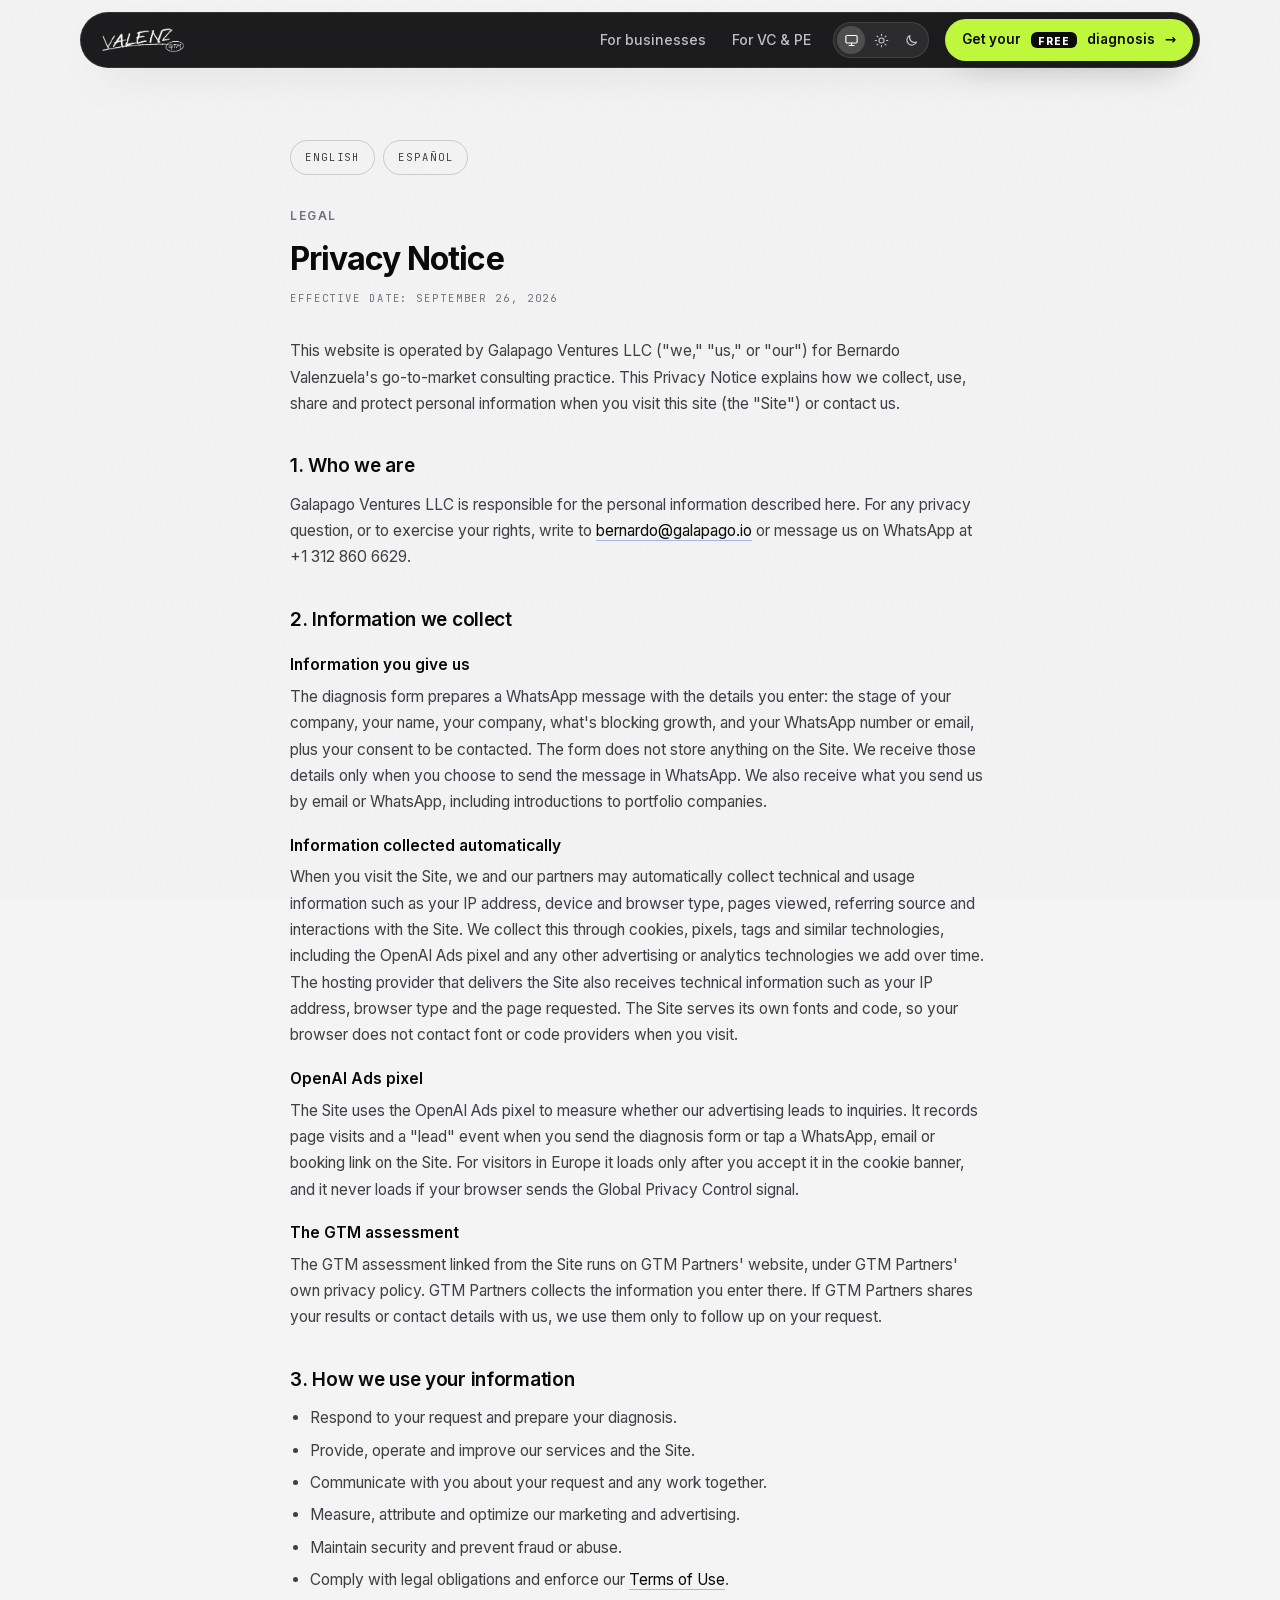
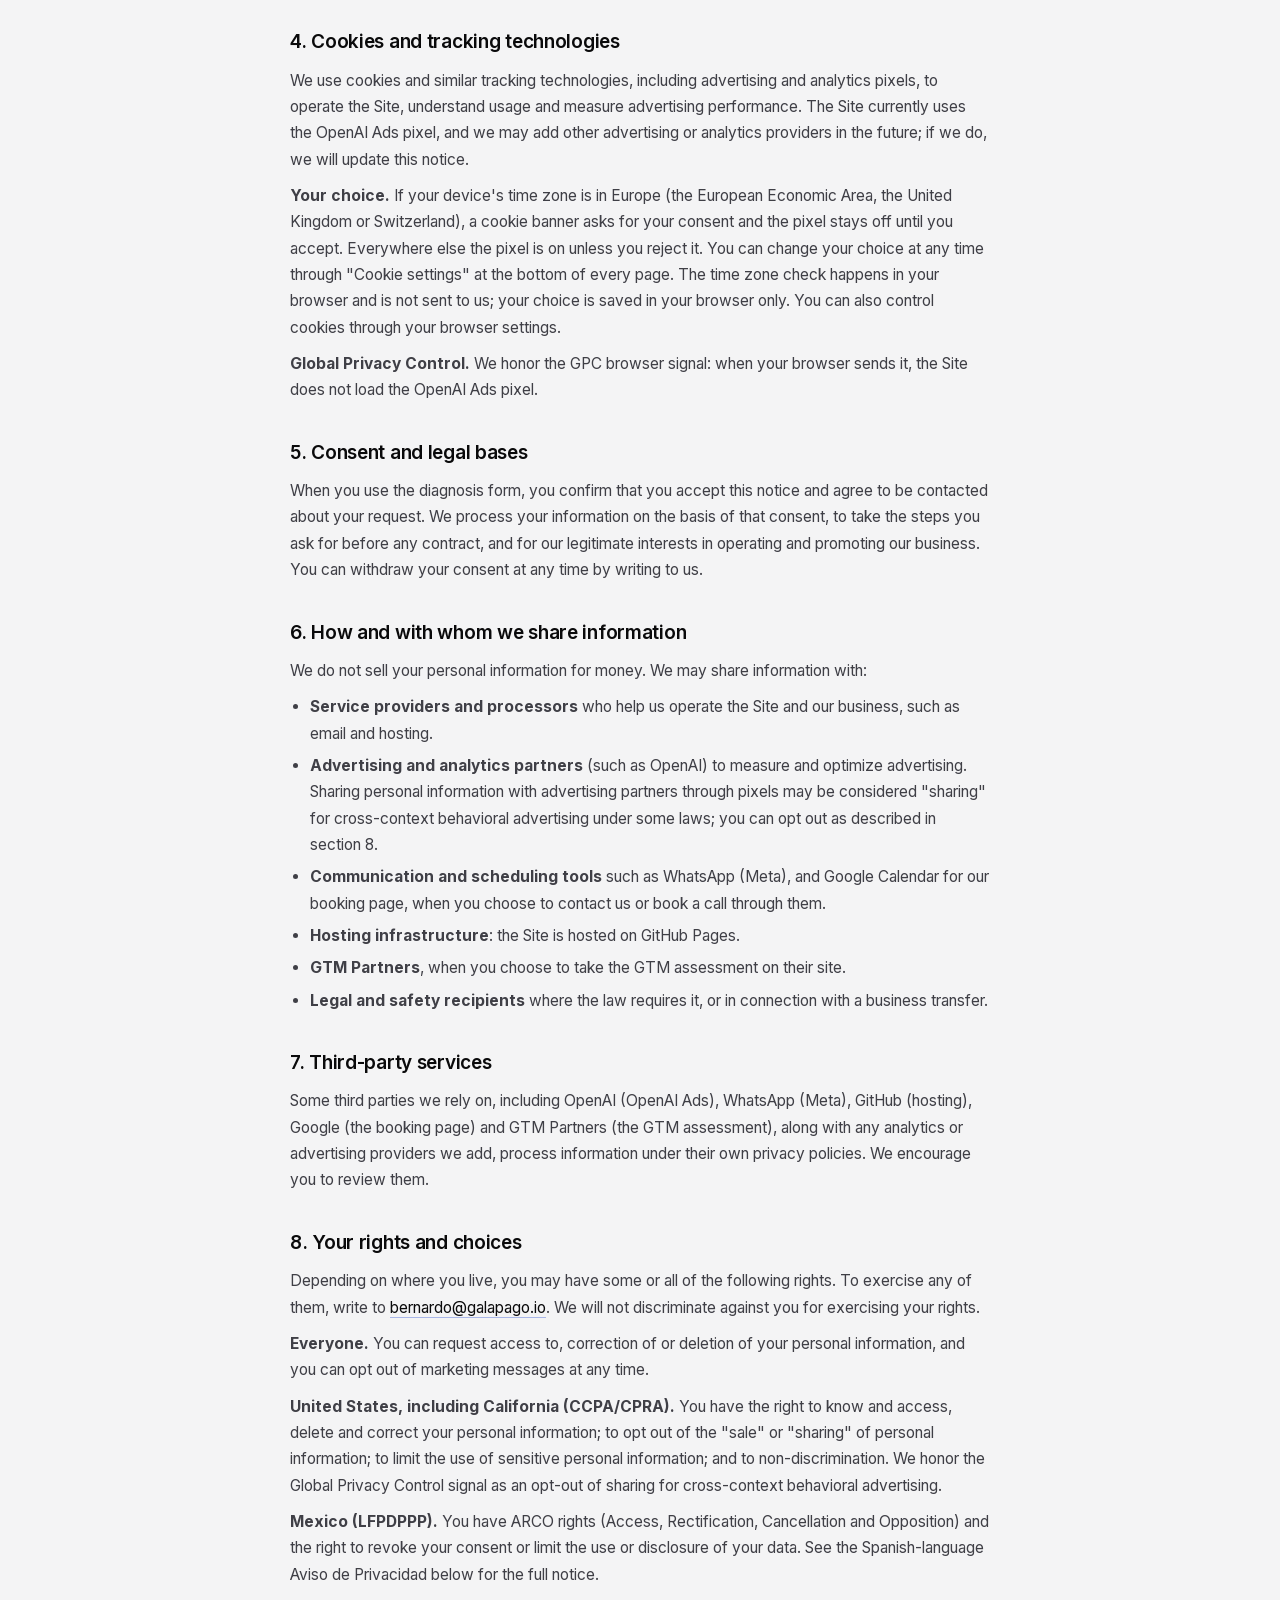
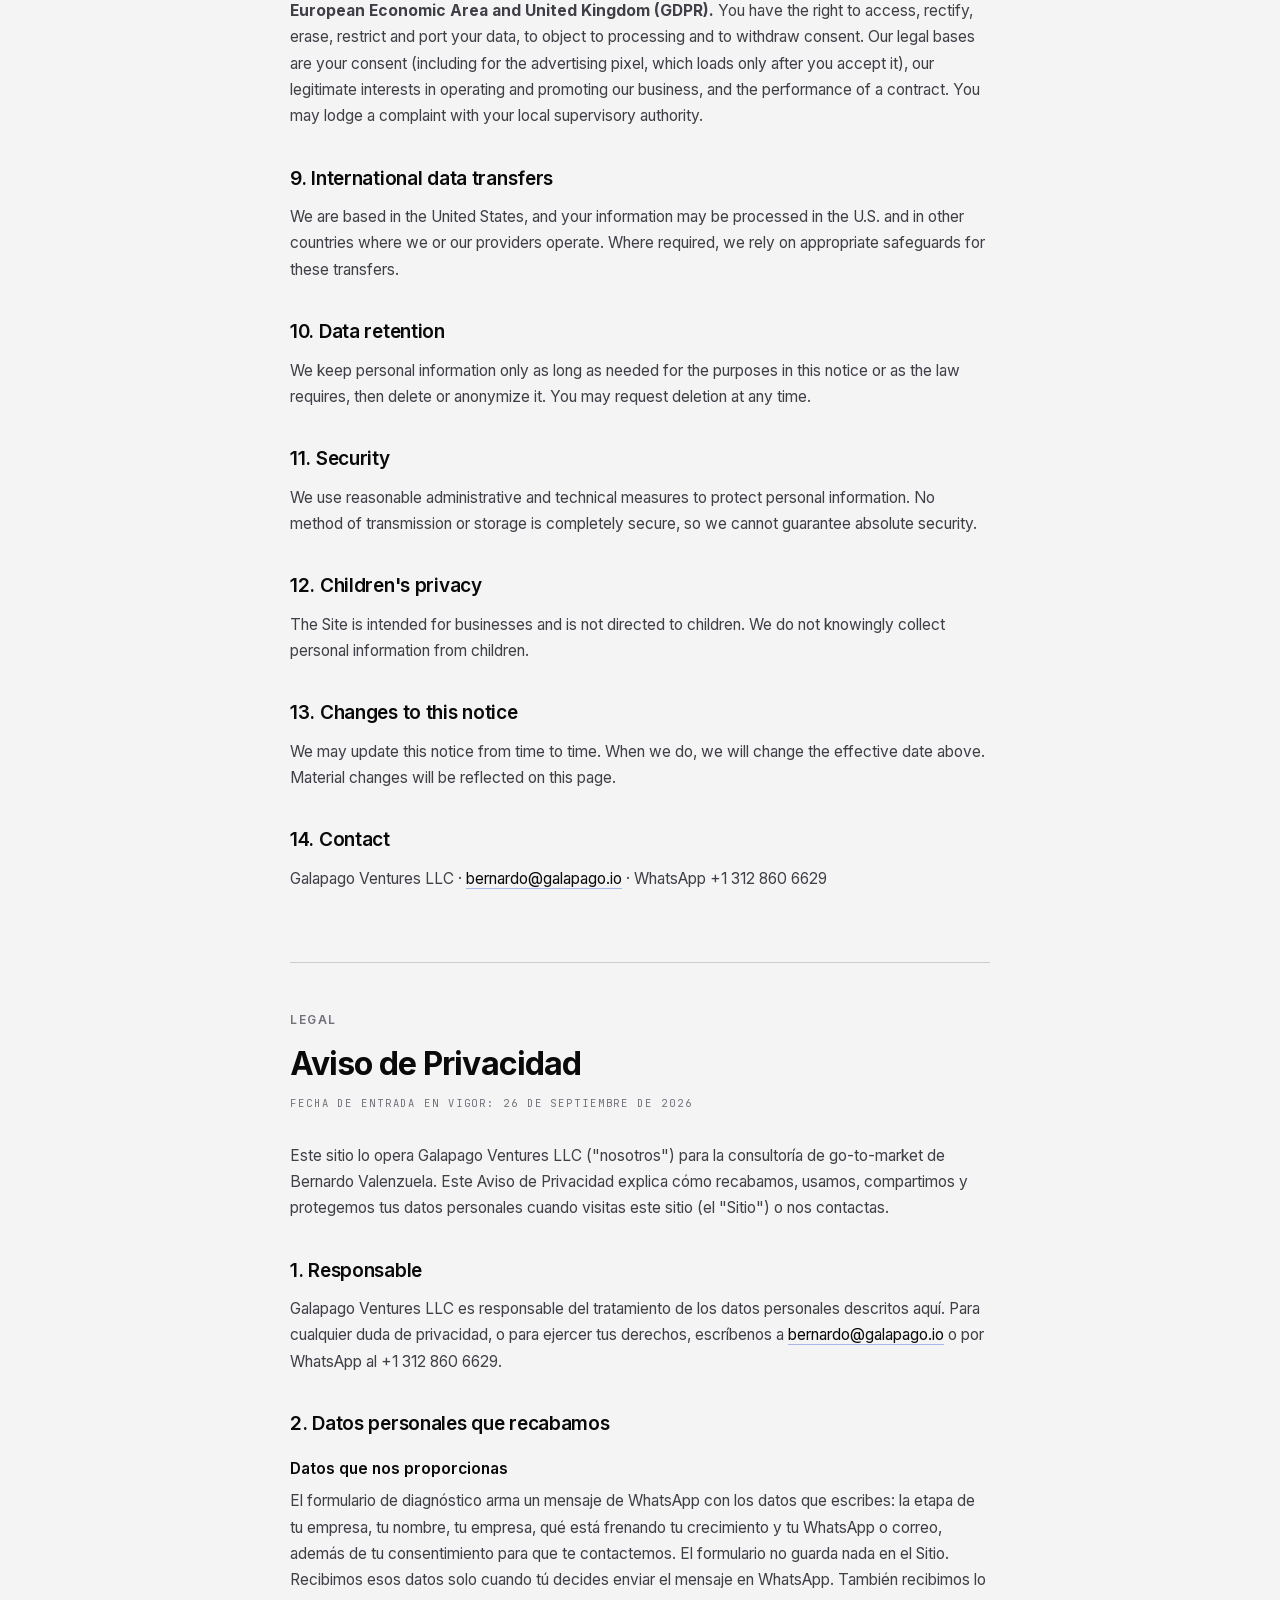
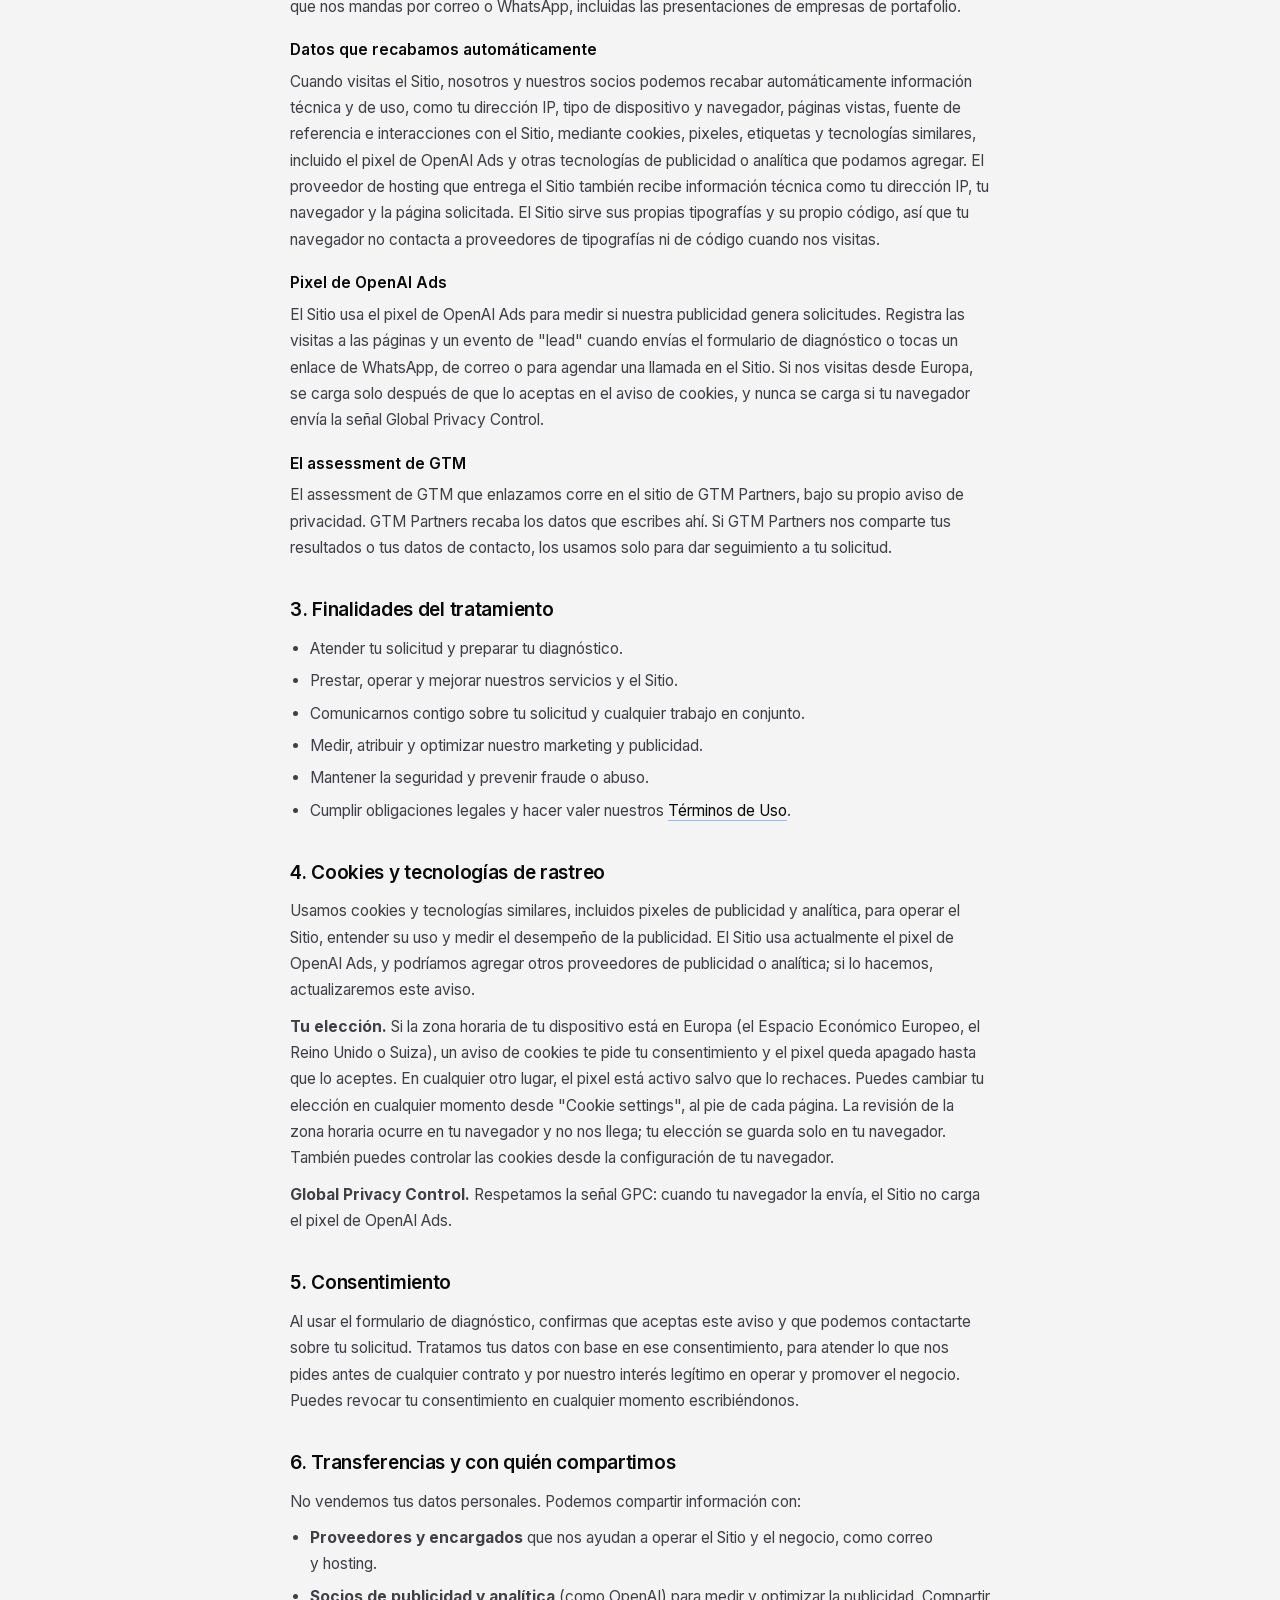
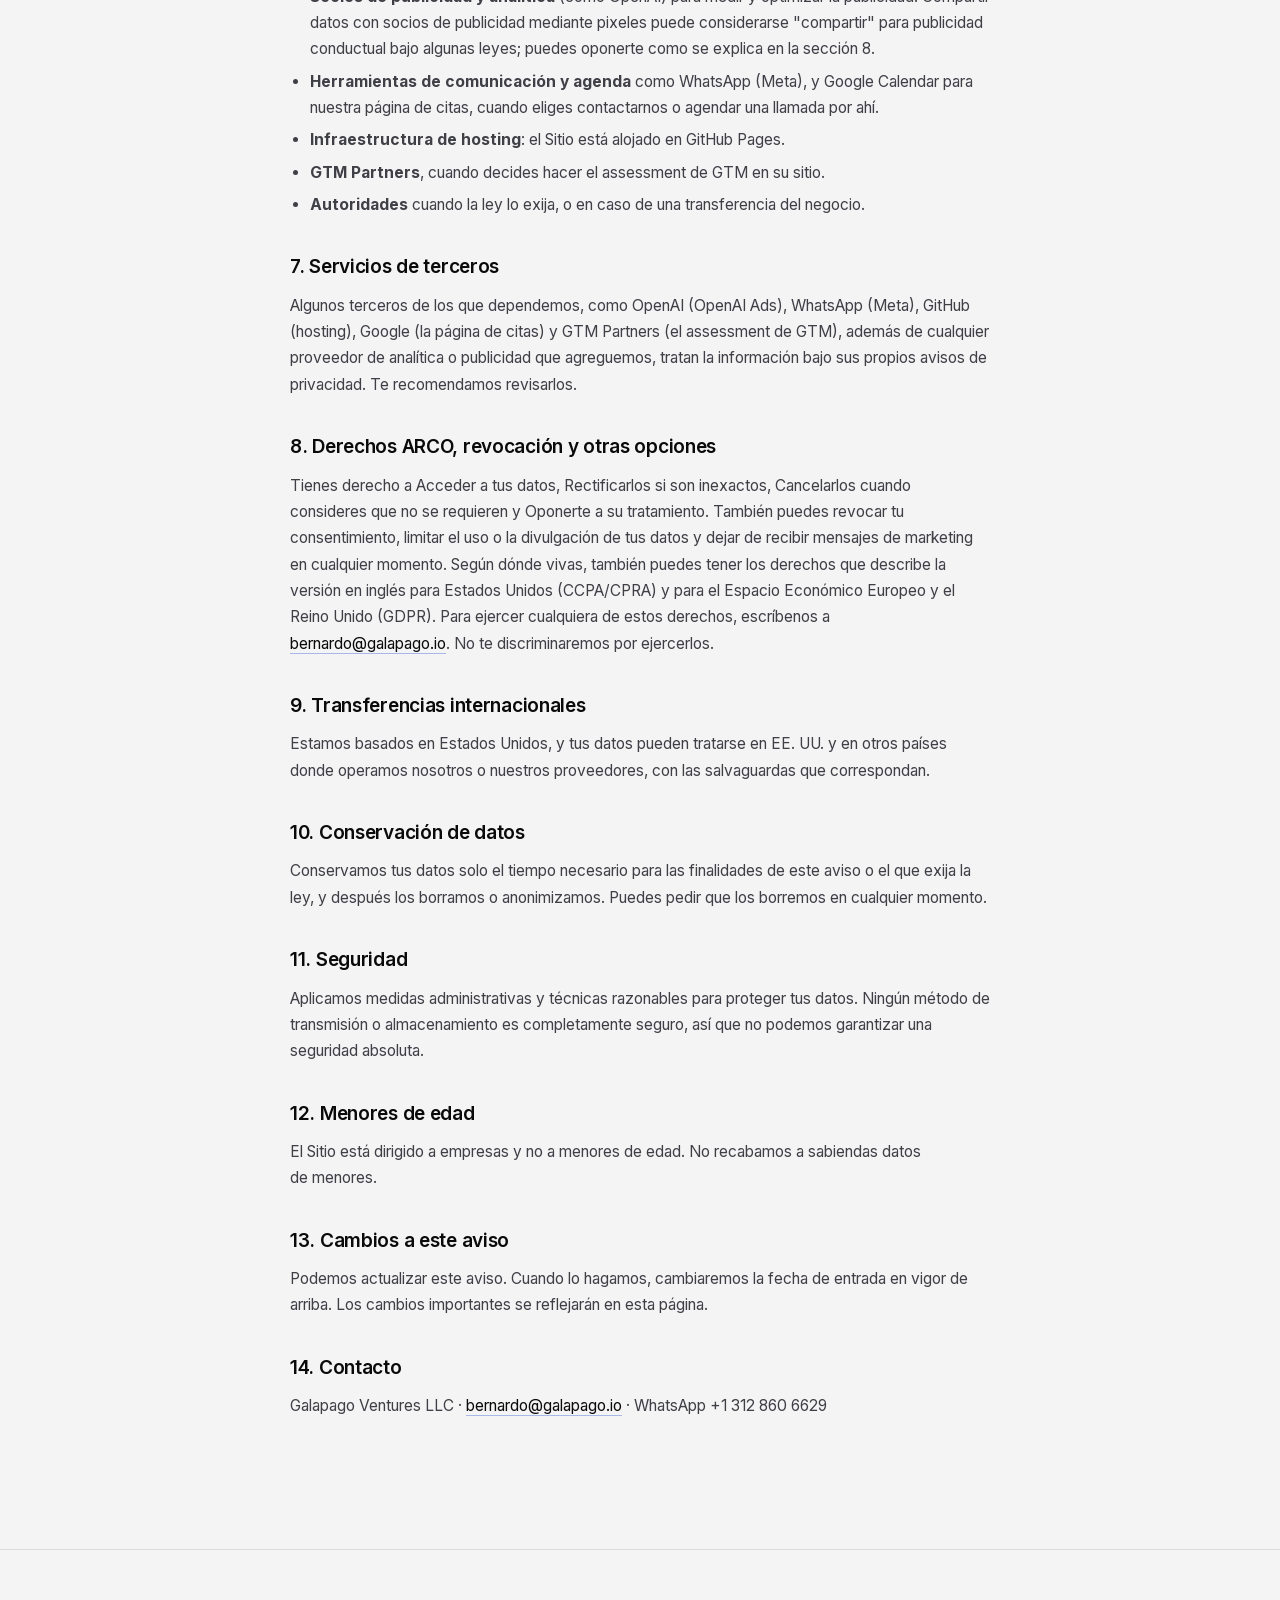
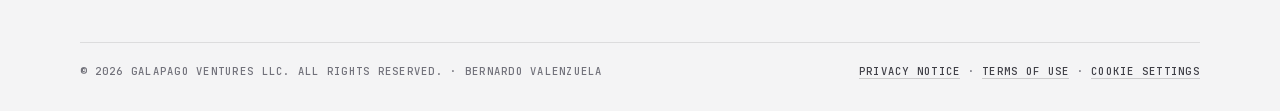
==== commit f5b8779e: "Fonts served from galapago.io itself instead of Google Fonts; privacy notice updated to match (EN an" ====
--- a/privacy/index.html
+++ b/privacy/index.html
@@ -10,10 +10,7 @@
 <meta name="theme-color" content="#09090B" media="(prefers-color-scheme: dark)">
 <meta name="theme-color" content="#F4F4F5" media="(prefers-color-scheme: light)">
 <link rel="icon" type="image/png" sizes="32x32" href="../assets/favicon-32.png?v=4">
-<link rel="preconnect" href="https://fonts.googleapis.com">
-<link rel="preconnect" href="https://fonts.gstatic.com" crossorigin>
-<link href="https://fonts.googleapis.com/css2?family=Inter:wght@400;500;600;700;800&family=JetBrains+Mono:wght@400;500;600&family=Schibsted+Grotesk:wght@500;600;700&display=swap" rel="stylesheet">
-<link rel="stylesheet" href="../site.css?v=6c">
+<link rel="stylesheet" href="../site.css?v=6d">
 <link rel="stylesheet" href="../palette-mono.css?v=4">
 <style>
 .legal{max-width:780px;margin:0 auto;padding:140px var(--gutter) 96px;position:relative}
@@ -63,7 +60,7 @@
     <h3>Information you give us</h3>
     <p>The diagnosis form prepares a WhatsApp message with the details you enter: the stage of your company, your name, your company, what's blocking growth, and your WhatsApp number or email, plus your consent to be contacted. The form does not store anything on the Site. We receive those details only when you choose to send the message in WhatsApp. We also receive what you send us by email or WhatsApp, including introductions to portfolio companies.</p>
     <h3>Information collected automatically</h3>
-    <p>When you visit the Site, we and our partners may automatically collect technical and usage information such as your IP address, device and browser type, pages viewed, referring source and interactions with the Site. We collect this through cookies, pixels, tags and similar technologies, including the OpenAI Ads pixel and any other advertising or analytics technologies we add over time. The hosting provider that delivers the Site and the services it loads (web fonts and code libraries) also receive technical information such as your IP address, browser type and the page requested.</p>
+    <p>When you visit the Site, we and our partners may automatically collect technical and usage information such as your IP address, device and browser type, pages viewed, referring source and interactions with the Site. We collect this through cookies, pixels, tags and similar technologies, including the OpenAI Ads pixel and any other advertising or analytics technologies we add over time. The hosting provider that delivers the Site also receives technical information such as your IP address, browser type and the page requested. The Site serves its own fonts and code, so your browser does not contact font or code providers when you visit.</p>
     <h3>OpenAI Ads pixel</h3>
     <p>The Site uses the OpenAI Ads pixel to measure whether our advertising leads to inquiries. It records page visits and a "lead" event when you send the diagnosis form or tap a WhatsApp, email or booking link on the Site. For visitors in Europe it loads only after you accept it in the cookie banner, and it never loads if your browser sends the Global Privacy Control signal.</p>
     <h3>The GTM assessment</h3>
@@ -90,7 +87,7 @@
     <h2>6. How and with whom we share information</h2>
     <p>We do not sell your personal information for money. We may share information with:</p>
     <ul>
-      <li><strong>Service providers and processors</strong> who help us operate the Site and our business, such as email, Google Fonts and the code libraries the Site loads (cdnjs and jsDelivr).</li>
+      <li><strong>Service providers and processors</strong> who help us operate the Site and our business, such as email and hosting.</li>
       <li><strong>Advertising and analytics partners</strong> (such as OpenAI) to measure and optimize advertising. Sharing personal information with advertising partners through pixels may be considered "sharing" for cross-context behavioral advertising under some laws; you can opt out as described in section 8.</li>
       <li><strong>Communication and scheduling tools</strong> such as WhatsApp (Meta), and Google Calendar for our booking page, when you choose to contact us or book a call through them.</li>
       <li><strong>Hosting infrastructure</strong>: the Site is hosted on GitHub Pages.</li>
@@ -99,7 +96,7 @@
     </ul>
 
     <h2>7. Third-party services</h2>
-    <p>Some third parties we rely on, including OpenAI (OpenAI Ads), WhatsApp (Meta), GitHub (hosting), Google (fonts and the booking page) and GTM Partners (the GTM assessment), along with any analytics or advertising providers we add, process information under their own privacy policies. We encourage you to review them.</p>
+    <p>Some third parties we rely on, including OpenAI (OpenAI Ads), WhatsApp (Meta), GitHub (hosting), Google (the booking page) and GTM Partners (the GTM assessment), along with any analytics or advertising providers we add, process information under their own privacy policies. We encourage you to review them.</p>
 
     <h2>8. Your rights and choices</h2>
     <p>Depending on where you live, you may have some or all of the following rights. To exercise any of them, write to <a href="mailto:bernardo@galapago.io">bernardo@galapago.io</a>. We will not discriminate against you for exercising your rights.</p>
@@ -140,7 +137,7 @@
     <h3>Datos que nos proporcionas</h3>
     <p>El formulario de diagnóstico arma un mensaje de WhatsApp con los datos que escribes: la etapa de tu empresa, tu nombre, tu empresa, qué está frenando tu crecimiento y tu WhatsApp o correo, además de tu consentimiento para que te contactemos. El formulario no guarda nada en el Sitio. Recibimos esos datos solo cuando tú decides enviar el mensaje en WhatsApp. También recibimos lo que nos mandas por correo o WhatsApp, incluidas las presentaciones de empresas de portafolio.</p>
     <h3>Datos que recabamos automáticamente</h3>
-    <p>Cuando visitas el Sitio, nosotros y nuestros socios podemos recabar automáticamente información técnica y de uso, como tu dirección IP, tipo de dispositivo y navegador, páginas vistas, fuente de referencia e interacciones con el Sitio, mediante cookies, pixeles, etiquetas y tecnologías similares, incluido el pixel de OpenAI Ads y otras tecnologías de publicidad o analítica que podamos agregar. El proveedor de hosting que entrega el Sitio y los servicios que carga (tipografías y librerías de código) también reciben información técnica como tu dirección IP, tu navegador y la página solicitada.</p>
+    <p>Cuando visitas el Sitio, nosotros y nuestros socios podemos recabar automáticamente información técnica y de uso, como tu dirección IP, tipo de dispositivo y navegador, páginas vistas, fuente de referencia e interacciones con el Sitio, mediante cookies, pixeles, etiquetas y tecnologías similares, incluido el pixel de OpenAI Ads y otras tecnologías de publicidad o analítica que podamos agregar. El proveedor de hosting que entrega el Sitio también recibe información técnica como tu dirección IP, tu navegador y la página solicitada. El Sitio sirve sus propias tipografías y su propio código, así que tu navegador no contacta a proveedores de tipografías ni de código cuando nos visitas.</p>
     <h3>Pixel de OpenAI Ads</h3>
     <p>El Sitio usa el pixel de OpenAI Ads para medir si nuestra publicidad genera solicitudes. Registra las visitas a las páginas y un evento de "lead" cuando envías el formulario de diagnóstico o tocas un enlace de WhatsApp, de correo o para agendar una llamada en el Sitio. Si nos visitas desde Europa, se carga solo después de que lo aceptas en el aviso de cookies, y nunca se carga si tu navegador envía la señal Global Privacy Control.</p>
     <h3>El assessment de GTM</h3>
@@ -167,7 +164,7 @@
     <h2>6. Transferencias y con quién compartimos</h2>
     <p>No vendemos tus datos personales. Podemos compartir información con:</p>
     <ul>
-      <li><strong>Proveedores y encargados</strong> que nos ayudan a operar el Sitio y el negocio, como correo, Google Fonts y las librerías de código que carga el Sitio (cdnjs y jsDelivr).</li>
+      <li><strong>Proveedores y encargados</strong> que nos ayudan a operar el Sitio y el negocio, como correo y hosting.</li>
       <li><strong>Socios de publicidad y analítica</strong> (como OpenAI) para medir y optimizar la publicidad. Compartir datos con socios de publicidad mediante pixeles puede considerarse "compartir" para publicidad conductual bajo algunas leyes; puedes oponerte como se explica en la sección 8.</li>
       <li><strong>Herramientas de comunicación y agenda</strong> como WhatsApp (Meta), y Google Calendar para nuestra página de citas, cuando eliges contactarnos o agendar una llamada por ahí.</li>
       <li><strong>Infraestructura de hosting</strong>: el Sitio está alojado en GitHub Pages.</li>
@@ -176,7 +173,7 @@
     </ul>
 
     <h2>7. Servicios de terceros</h2>
-    <p>Algunos terceros de los que dependemos, como OpenAI (OpenAI Ads), WhatsApp (Meta), GitHub (hosting), Google (tipografías y la página de citas) y GTM Partners (el assessment de GTM), además de cualquier proveedor de analítica o publicidad que agreguemos, tratan la información bajo sus propios avisos de privacidad. Te recomendamos revisarlos.</p>
+    <p>Algunos terceros de los que dependemos, como OpenAI (OpenAI Ads), WhatsApp (Meta), GitHub (hosting), Google (la página de citas) y GTM Partners (el assessment de GTM), además de cualquier proveedor de analítica o publicidad que agreguemos, tratan la información bajo sus propios avisos de privacidad. Te recomendamos revisarlos.</p>
 
     <h2>8. Derechos ARCO, revocación y otras opciones</h2>
     <p>Tienes derecho a Acceder a tus datos, Rectificarlos si son inexactos, Cancelarlos cuando consideres que no se requieren y Oponerte a su tratamiento. También puedes revocar tu consentimiento, limitar el uso o la divulgación de tus datos y dejar de recibir mensajes de marketing en cualquier momento. Según dónde vivas, también puedes tener los derechos que describe la versión en inglés para Estados Unidos (CCPA/CPRA) y para el Espacio Económico Europeo y el Reino Unido (GDPR). Para ejercer cualquiera de estos derechos, escríbenos a <a href="mailto:bernardo@galapago.io">bernardo@galapago.io</a>. No te discriminaremos por ejercerlos.</p>
--- a/site.css
+++ b/site.css
@@ -1,3 +1,9 @@
+@font-face{font-family:'Inter';font-style:normal;font-weight:400 800;font-display:swap;src:url(assets/fonts/inter-latin-ext.woff2) format('woff2');unicode-range:U+0100-02BA, U+02BD-02C5, U+02C7-02CC, U+02CE-02D7, U+02DD-02FF, U+0304, U+0308, U+0329, U+1D00-1DBF, U+1E00-1E9F, U+1EF2-1EFF, U+2020, U+20A0-20AB, U+20AD-20C0, U+2113, U+2C60-2C7F, U+A720-A7FF}
+@font-face{font-family:'Inter';font-style:normal;font-weight:400 800;font-display:swap;src:url(assets/fonts/inter-latin.woff2) format('woff2');unicode-range:U+0000-00FF, U+0131, U+0152-0153, U+02BB-02BC, U+02C6, U+02DA, U+02DC, U+0304, U+0308, U+0329, U+2000-206F, U+20AC, U+2122, U+2191, U+2193, U+2212, U+2215, U+FEFF, U+FFFD}
+@font-face{font-family:'JetBrains Mono';font-style:normal;font-weight:400 600;font-display:swap;src:url(assets/fonts/jetbrains-mono-latin-ext.woff2) format('woff2');unicode-range:U+0100-02BA, U+02BD-02C5, U+02C7-02CC, U+02CE-02D7, U+02DD-02FF, U+0304, U+0308, U+0329, U+1D00-1DBF, U+1E00-1E9F, U+1EF2-1EFF, U+2020, U+20A0-20AB, U+20AD-20C0, U+2113, U+2C60-2C7F, U+A720-A7FF}
+@font-face{font-family:'JetBrains Mono';font-style:normal;font-weight:400 600;font-display:swap;src:url(assets/fonts/jetbrains-mono-latin.woff2) format('woff2');unicode-range:U+0000-00FF, U+0131, U+0152-0153, U+02BB-02BC, U+02C6, U+02DA, U+02DC, U+0304, U+0308, U+0329, U+2000-206F, U+20AC, U+2122, U+2191, U+2193, U+2212, U+2215, U+FEFF, U+FFFD}
+@font-face{font-family:'Schibsted Grotesk';font-style:normal;font-weight:500 700;font-display:swap;src:url(assets/fonts/schibsted-grotesk-latin-ext.woff2) format('woff2');unicode-range:U+0100-02BA, U+02BD-02C5, U+02C7-02CC, U+02CE-02D7, U+02DD-02FF, U+0304, U+0308, U+0329, U+1D00-1DBF, U+1E00-1E9F, U+1EF2-1EFF, U+2020, U+20A0-20AB, U+20AD-20C0, U+2113, U+2C60-2C7F, U+A720-A7FF}
+@font-face{font-family:'Schibsted Grotesk';font-style:normal;font-weight:500 700;font-display:swap;src:url(assets/fonts/schibsted-grotesk-latin.woff2) format('woff2');unicode-range:U+0000-00FF, U+0131, U+0152-0153, U+02BB-02BC, U+02C6, U+02DA, U+02DC, U+0304, U+0308, U+0329, U+2000-206F, U+20AC, U+2122, U+2191, U+2193, U+2212, U+2215, U+FEFF, U+FFFD}
 :root{
   color-scheme:light;
   --bg:#F3F5FA; --surface:#FFFFFF; --ink:#0A1633; --ink-2:#3B4868; --ink-3:#6C7792;
